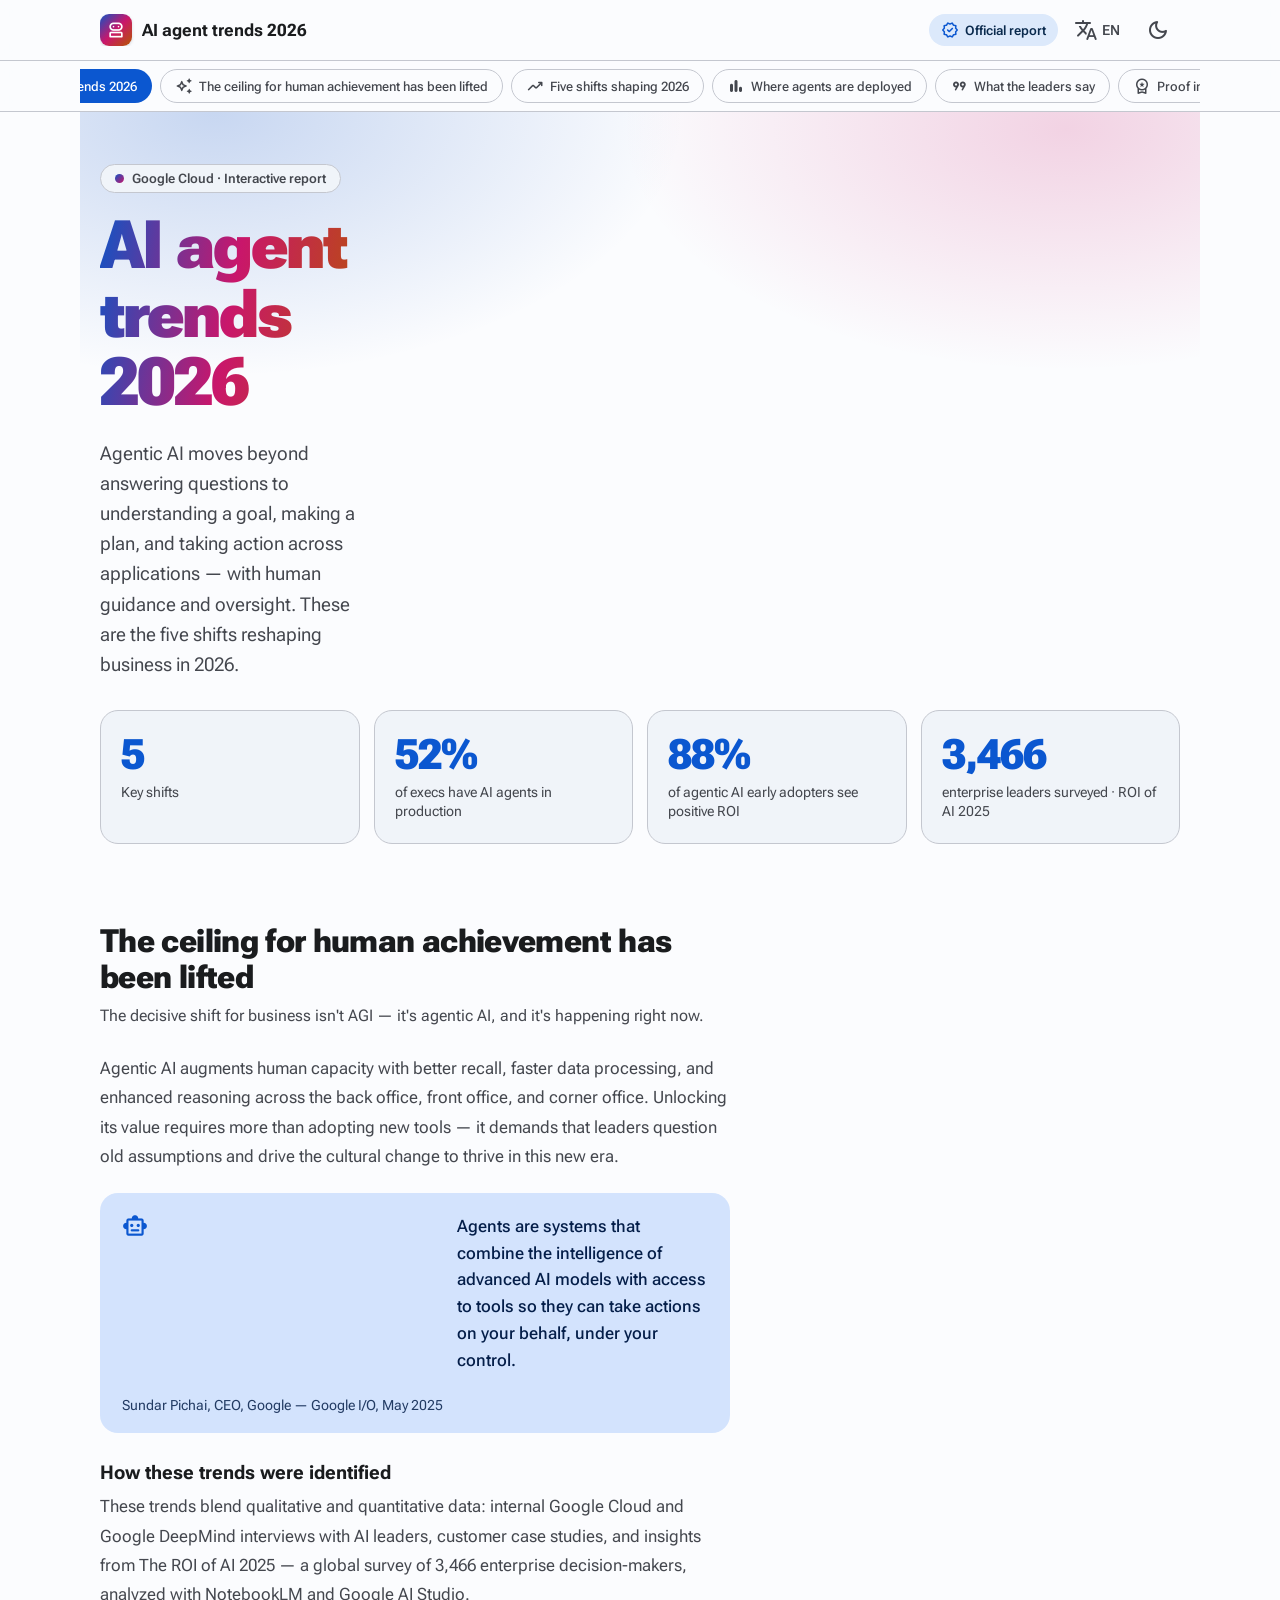
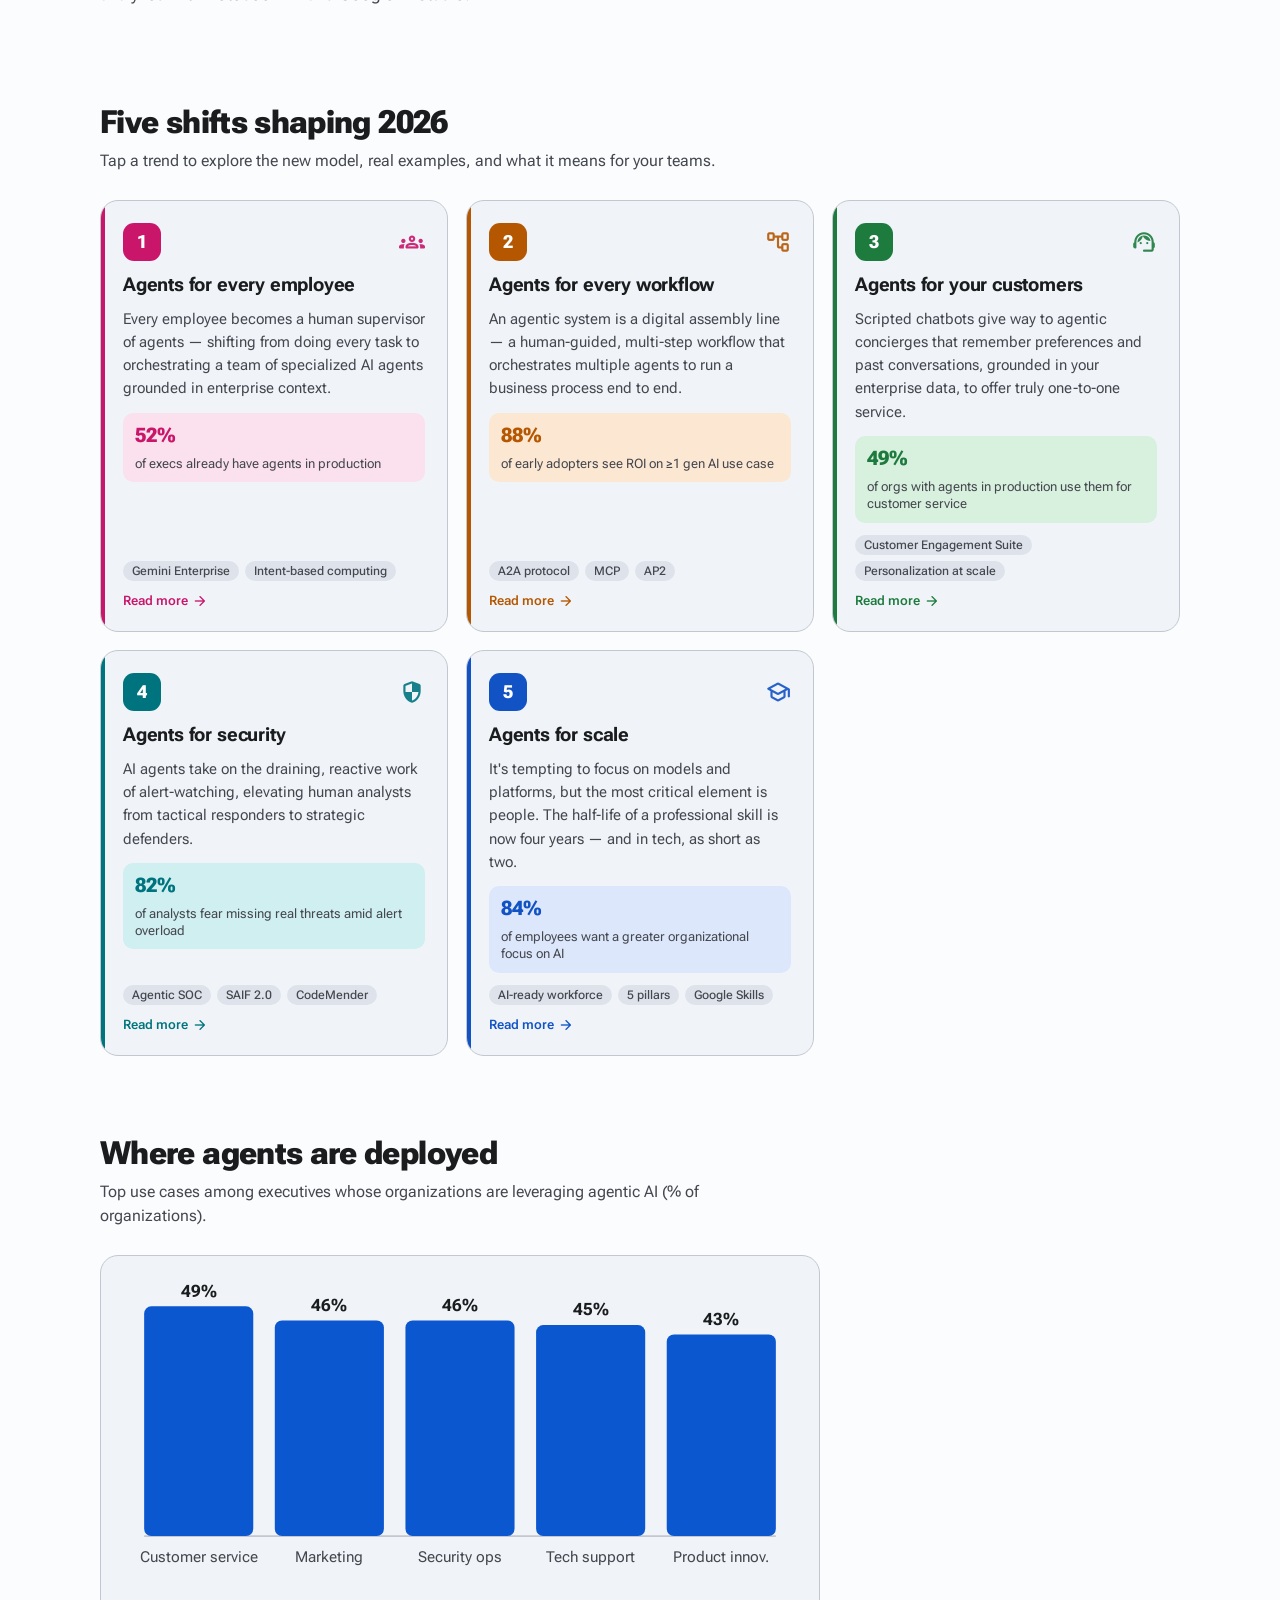
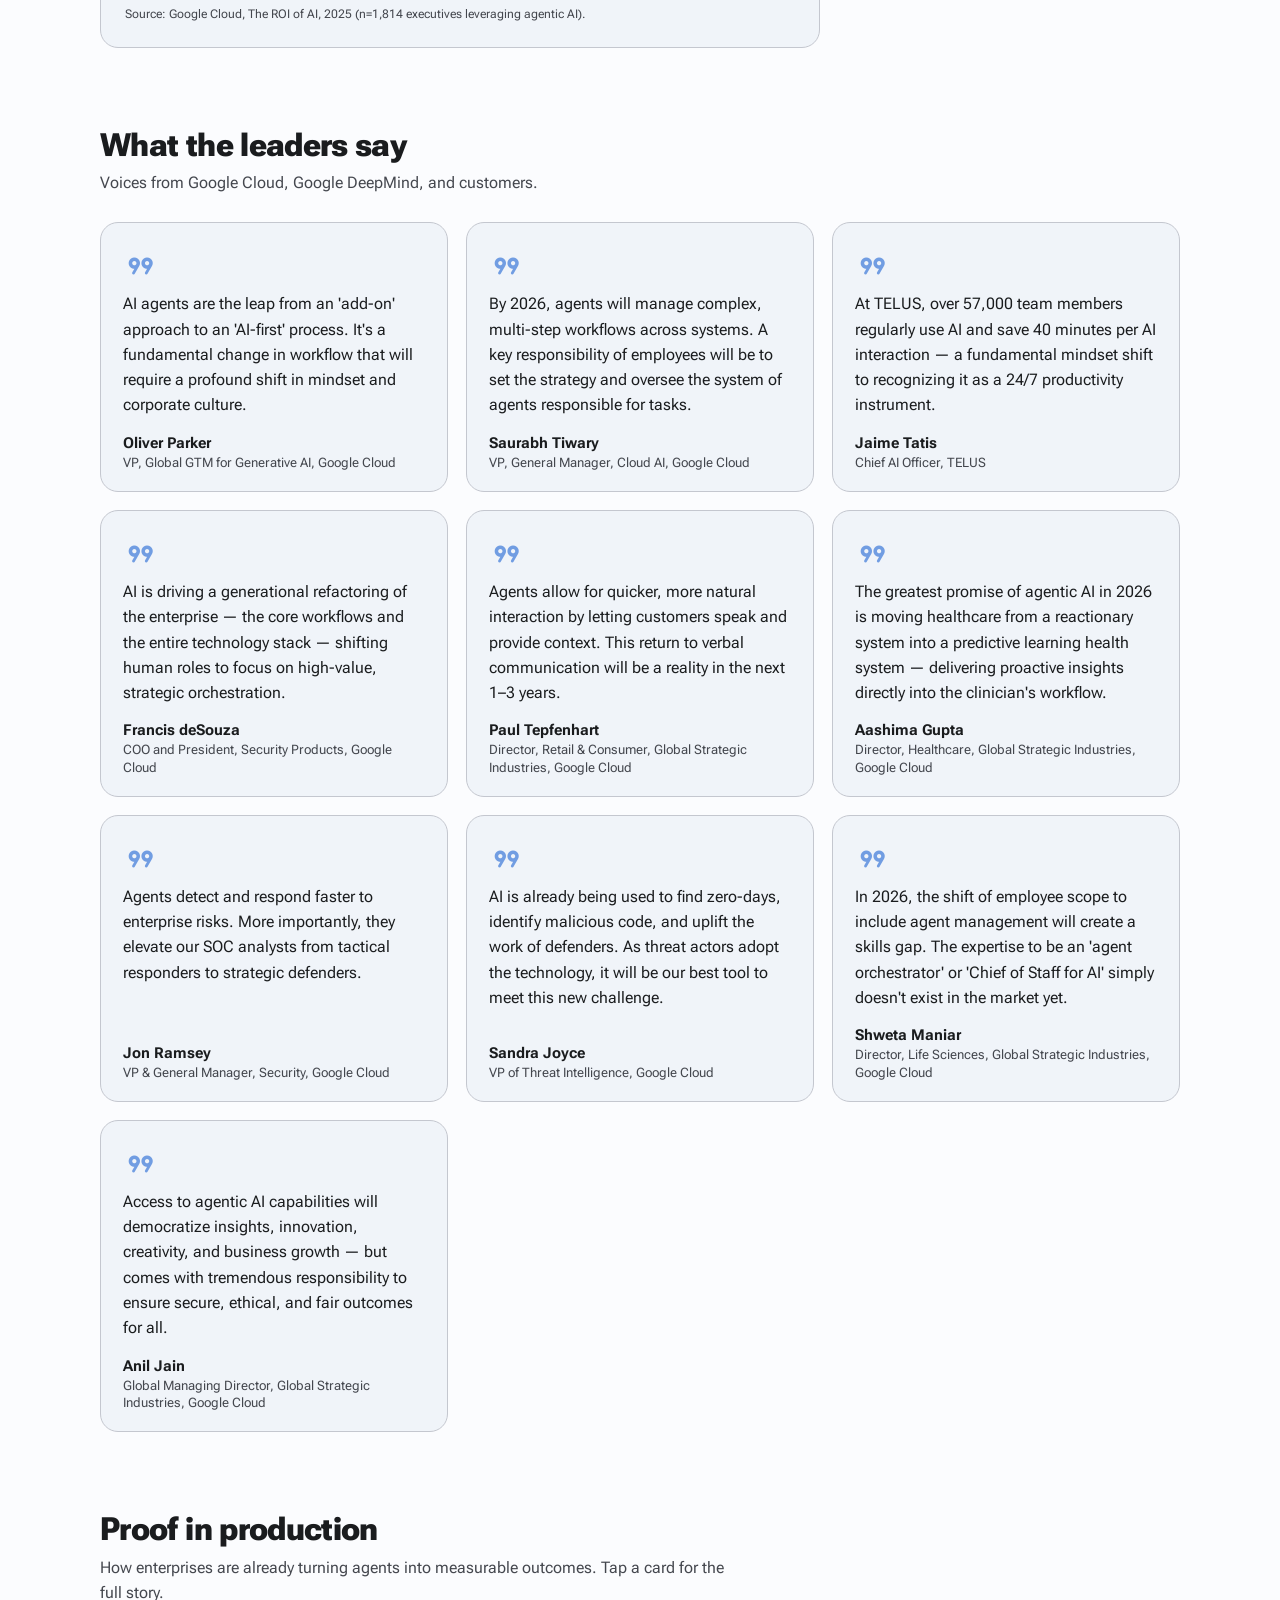
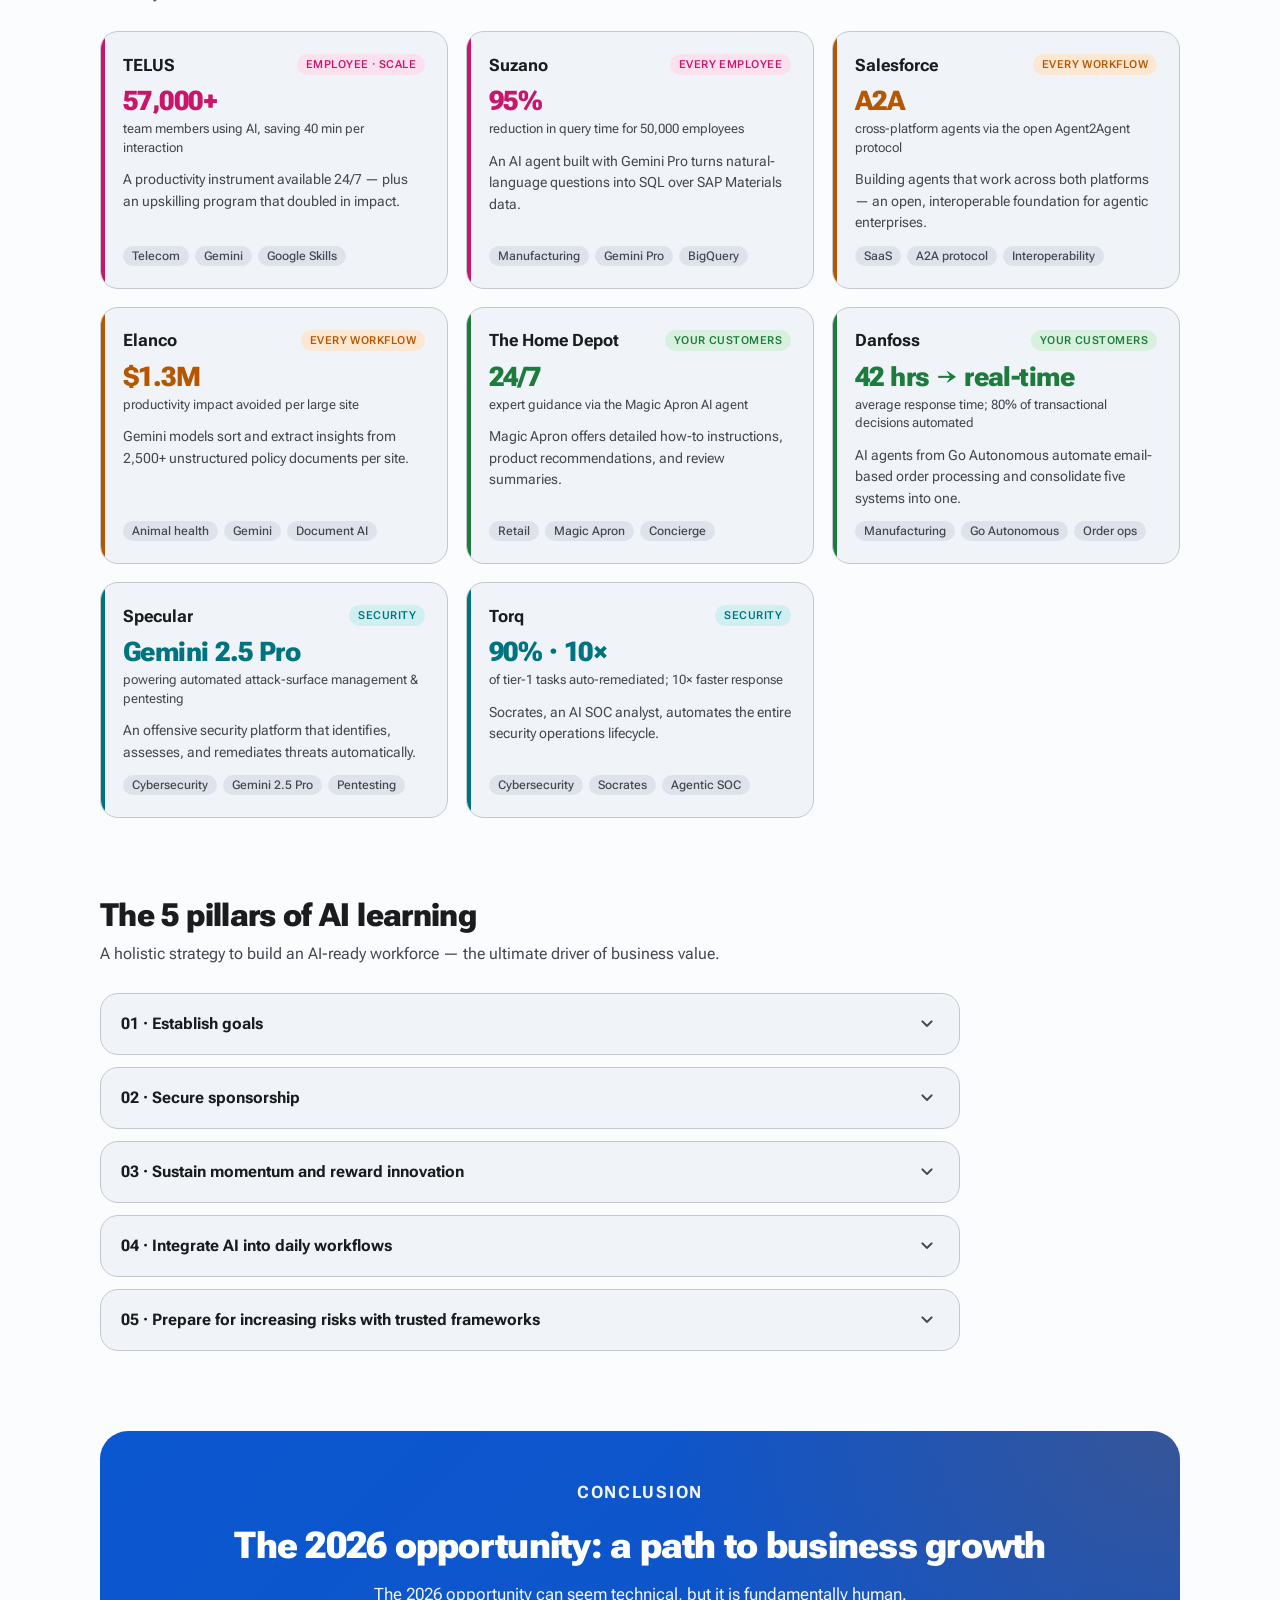
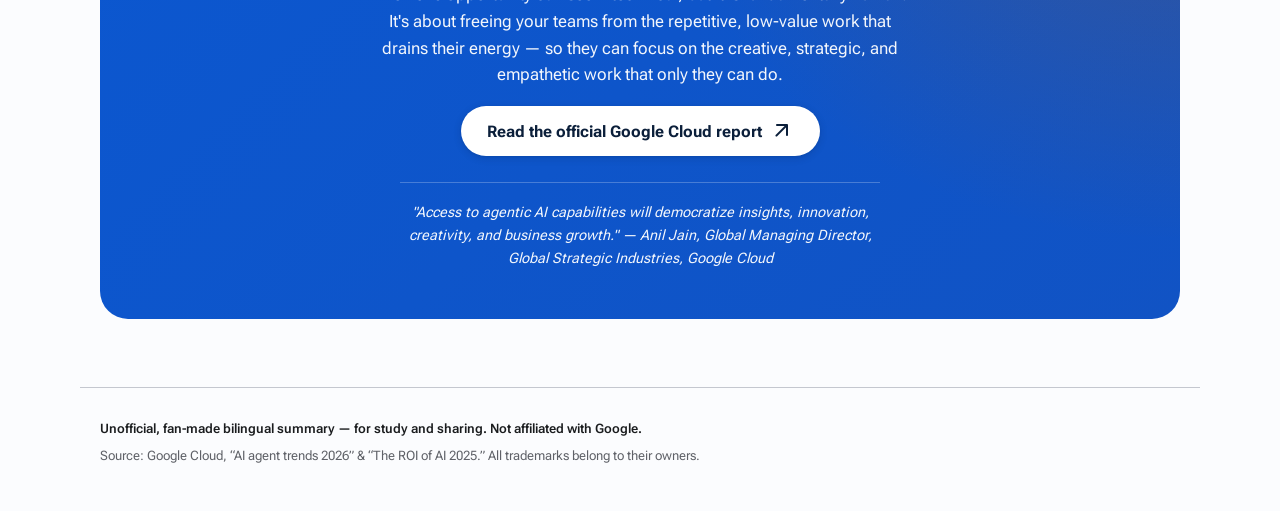
==== index.html @ 1b743be2 "fix: 統計數字在靜態 HTML 裡是動畫中間值,不是實際數值 count-up 動畫還沒跑完就擷取,寫進靜態 HTML 的是中間值。有 JS 的訪客看到 正確數字,但只讀原始 HTML 的客戶端(" ====
<!DOCTYPE html>
<html lang="zh" data-theme="light">
<head>
  <!-- ==== Google Analytics 4 (Measurement ID: G-3LR94YY7QD) ==== -->
  <script async src="https://www.googletagmanager.com/gtag/js?id=G-3LR94YY7QD"></script>
  <script>
    window.dataLayer = window.dataLayer || [];
    function gtag(){ dataLayer.push(arguments); }
    gtag('js', new Date());
    gtag('config', 'G-3LR94YY7QD');
  </script>

  <meta charset="UTF-8" />
  <meta name="viewport" content="width=device-width, initial-scale=1.0, viewport-fit=cover" />

  <!-- ==== Primary meta (document.title kept in sync by app.js from SITE_META) ==== -->
  <title>AI agent trends 2026 · 五大轉變互動整理 | Google Cloud(非官方)</title>
  <meta name="description" content="An interactive, bilingual (EN/中文) summary of Google Cloud's AI agent trends 2026 — the five shifts redefining roles, workflows, and business value. Unofficial study & sharing edition." />
  <link rel="canonical" href="https://google-ai-agent-trends-2026.peteraim.com/" />
  <meta name="theme-color" content="#0B57D0" />

  <!-- ==== Open Graph ==== -->
  <meta property="og:type" content="website" />
  <meta property="og:title" content="AI agent trends 2026 · 五大轉變互動整理" />
  <meta property="og:description" content="Google Cloud 的 AI 代理趨勢 2026:重塑角色、工作流程與商業價值的五大轉變。互動、雙語、可搜尋的非官方整理。" />
  <meta property="og:url" content="https://google-ai-agent-trends-2026.peteraim.com/" />
  <meta property="og:image" content="https://tingwei161803.github.io/google-ai-agent-trends-2026/assets/og-image.png" />
  <meta property="og:image:width" content="1200" />
  <meta property="og:image:height" content="630" />

  <!-- ==== Twitter ==== -->
  <meta name="twitter:card" content="summary_large_image" />
  <meta name="twitter:title" content="AI agent trends 2026 · 五大轉變互動整理" />
  <meta name="twitter:description" content="Google Cloud 的 AI 代理趨勢 2026:五大轉變,互動、雙語呈現(非官方整理)。" />
  <meta name="twitter:image" content="https://tingwei161803.github.io/google-ai-agent-trends-2026/assets/og-image.png" />

  <!-- ==== JSON-LD structured data ==== -->
  <script type="application/ld+json">
  {
    "@context": "https://schema.org",
    "@type": "WebSite",
    "name": "AI agent trends 2026",
    "alternateName": "AI 代理趨勢 2026",
    "description": "An interactive, bilingual summary of Google Cloud's AI agent trends 2026 — five shifts redefining roles, workflows, and business value.",
    "url": "https://tingwei161803.github.io/google-ai-agent-trends-2026/",
    "inLanguage": ["en", "zh-Hant"],
    "isBasedOn": "https://cloud.google.com/resources/content/ai-agent-trends-2026"
  }
  </script>

  <!-- ==== Fonts + icons (CDN, no local files) ==== -->
  <link rel="preconnect" href="https://fonts.googleapis.com" />
  <link rel="preconnect" href="https://fonts.gstatic.com" crossorigin />
  <link href="https://fonts.googleapis.com/css2?family=Roboto:wght@400;500;700&family=Roboto+Flex:opsz,wght@8..144,400..800&family=Noto+Sans+TC:wght@400;500;700;900&display=swap" rel="stylesheet" />
  <link href="https://fonts.googleapis.com/css2?family=Material+Symbols+Rounded:opsz,wght,FILL,GRAD@24,400,0,0&display=swap" rel="stylesheet" />

  <link rel="stylesheet" href="assets/styles.css" />
</head>
<body>
  <a class="skip-link" href="#sections" data-i18n="skip">Skip to content</a>

  <!-- ==== App bar ==== -->
  <header class="appbar">
    <div class="appbar__inner">
      <a class="brand" href="#top" aria-label="AI agent trends 2026">
        <span class="brand__logo" aria-hidden="true">
          <span class="material-symbols-rounded">robot_2</span>
        </span>
        <span class="brand__name" id="brandName">AI agent trends 2026</span>
      </a>

      <div class="appbar__actions">
        <a class="src-link" id="srcLink" href="https://cloud.google.com/resources/content/ai-agent-trends-2026"
           target="_blank" rel="noopener" data-i18n="sourceTitle" data-i18n-attr="title" title="Official Google Cloud report">
          <span class="material-symbols-rounded" aria-hidden="true">verified</span>
          <span class="src-link__txt" data-i18n="sourceTxt">Official report</span>
        </a>

        <button class="icon-btn" id="langToggle" type="button"
                title="Language" aria-label="Toggle language / 切換語言">
          <span class="material-symbols-rounded">translate</span>
          <span class="icon-btn__txt" id="langLabel">中</span>
        </button>

        <button class="icon-btn" id="themeToggle" type="button"
                title="Theme" aria-label="Toggle theme / 切換主題">
          <span class="material-symbols-rounded" id="themeIcon">dark_mode</span>
        </button>
      </div>
    </div>
  </header>

  <!-- ==== Sticky section nav (auto-generated anchor pills + scrollspy) ==== -->
  <nav class="sectionnav" id="sectionNav" aria-label="Section navigation">
    <div class="sectionnav__inner" id="sectionNavInner"></div>
  </nav>

  <span id="top"></span>

  <!-- ==== Composite sections (rendered in order from SITE_SECTIONS) ==== -->
  <main id="sections" aria-live="polite">
<section class="section section--hero" id="overview" aria-labelledby="overview-heading"><header class="section-head hero__head"><p class="hero__eyebrow"><span class="hero__dot" aria-hidden="true"></span>Google Cloud · 互動報告</p><h1 id="overview-heading" class="hero__title">AI 代理趨勢 2026</h1><p class="hero__lede">Agentic AI(代理式 AI)不再只是回答問題,而是理解目標、制定計畫,並跨應用程式採取行動 —— 全程在人類引導與監督之下。以下是 2026 年重塑商業的五大轉變。</p></header><div class="hero__stats"><div class="hero__stat" data-item=""><b class="hero__stat-value" data-count="5" data-suffix="" data-done="1">5</b><span class="hero__stat-label">關鍵轉變</span></div><div class="hero__stat" data-item=""><b class="hero__stat-value" data-count="52" data-suffix="%" data-done="1">52%</b><span class="hero__stat-label">高管組織已在生產環境部署 AI 代理</span></div><div class="hero__stat" data-item=""><b class="hero__stat-value" data-count="88" data-suffix="%" data-done="1">88%</b><span class="hero__stat-label">agentic AI 早期採用者已見正向 ROI</span></div><div class="hero__stat" data-item=""><b class="hero__stat-value" data-count="3466" data-suffix="" data-done="1">3,466</b><span class="hero__stat-label">受訪企業決策者 · ROI of AI 2025</span></div></div></section><section class="section section--prose" id="about" aria-labelledby="about-heading"><header class="section-head"><h2 id="about-heading">人類成就的天花板,被抬高了</h2><p class="section-head__sub">對企業而言,決定性的轉變不是 AGI,而是正在發生的 agentic AI。</p></header><div class="prose" data-item=""><p>Agentic AI 以更強的記憶力、更快的資料處理與更強的推理能力,擴增人類在後勤、前線到高層決策的能力。要釋放它的價值,光採用新工具不夠 —— 領導者必須質疑舊有假設,並推動文化變革,才能在這個新時代勝出。</p><aside class="callout"><span class="material-symbols-rounded callout__icon" aria-hidden="true">smart_toy</span><p>代理是一種系統,結合先進 AI 模型的智慧與工具的存取能力,讓它們能在你的掌控下、代你採取行動。</p><cite class="callout__cite">Sundar Pichai,Google 執行長 —— Google I/O,2025 年 5 月</cite></aside><h3>這些趨勢如何彙整而來</h3><p>這些趨勢結合質性與量化資料:Google Cloud 與 Google DeepMind 內部對 AI 領導者的訪談、客戶案例,以及《The ROI of AI 2025》—— 一份涵蓋 3,466 位企業決策者的全球調查,並以 NotebookLM 與 Google AI Studio 進行分析。</p></div></section><section class="section section--cards" id="trends" aria-labelledby="trends-heading"><header class="section-head"><h2 id="trends-heading">形塑 2026 的五大轉變</h2><p class="section-head__sub">點一張趨勢卡,深入了解新模式、真實案例,以及對你團隊的意義。</p></header><div class="grid grid--trends"><article class="card card--accent is-t1" tabindex="0" role="button" data-item="" data-slug="agents-for-every-employee" aria-label="為每位員工而生的代理"><div class="card__topline"><span class="card__num">1</span><span class="material-symbols-rounded card__icon" aria-hidden="true">groups</span></div><h3 class="card__title">為每位員工而生的代理</h3><p class="card__summary">每位員工都成為「代理的人類主管」—— 從親自完成每件事,轉為協調一群紮根於企業情境的專業 AI 代理。</p><div class="card__stat"><b>52%</b><span>高管組織已部署生產級代理</span></div><div class="card__tags"><span class="tag">Gemini Enterprise</span><span class="tag">Intent-based computing</span></div><span class="card__more" aria-hidden="true">看更多 <span class="material-symbols-rounded">arrow_forward</span></span></article><article class="card card--accent is-t2" tabindex="0" role="button" data-item="" data-slug="agents-for-every-workflow" aria-label="為每個工作流程而生的代理"><div class="card__topline"><span class="card__num">2</span><span class="material-symbols-rounded card__icon" aria-hidden="true">account_tree</span></div><h3 class="card__title">為每個工作流程而生的代理</h3><p class="card__summary">代理系統是一條數位生產線 —— 由人類引導、多步驟的工作流程,協調多個代理,把商業流程從頭到尾跑完。</p><div class="card__stat"><b>88%</b><span>早期採用者在至少一個 gen AI 用例見到 ROI</span></div><div class="card__tags"><span class="tag">A2A protocol</span><span class="tag">MCP</span><span class="tag">AP2</span></div><span class="card__more" aria-hidden="true">看更多 <span class="material-symbols-rounded">arrow_forward</span></span></article><article class="card card--accent is-t3" tabindex="0" role="button" data-item="" data-slug="agents-for-your-customers" aria-label="為你的客戶而生的代理"><div class="card__topline"><span class="card__num">3</span><span class="material-symbols-rounded card__icon" aria-hidden="true">support_agent</span></div><h3 class="card__title">為你的客戶而生的代理</h3><p class="card__summary">腳本式聊天機器人讓位給「代理管家」:記得偏好與過往對話,紮根於你的企業資料,提供真正一對一的服務。</p><div class="card__stat"><b>49%</b><span>已部署代理的組織用於客戶服務</span></div><div class="card__tags"><span class="tag">Customer Engagement Suite</span><span class="tag">Personalization at scale</span></div><span class="card__more" aria-hidden="true">看更多 <span class="material-symbols-rounded">arrow_forward</span></span></article><article class="card card--accent is-t4" tabindex="0" role="button" data-item="" data-slug="agents-for-security" aria-label="為資安而生的代理"><div class="card__topline"><span class="card__num">4</span><span class="material-symbols-rounded card__icon" aria-hidden="true">security</span></div><h3 class="card__title">為資安而生的代理</h3><p class="card__summary">AI 代理接手耗神、被動的「盯警報」工作,把人類分析師從戰術型應變者,提升為戰略型防禦者。</p><div class="card__stat"><b>82%</b><span>分析師擔心因警報過量而漏掉真實威脅</span></div><div class="card__tags"><span class="tag">Agentic SOC</span><span class="tag">SAIF 2.0</span><span class="tag">CodeMender</span></div><span class="card__more" aria-hidden="true">看更多 <span class="material-symbols-rounded">arrow_forward</span></span></article><article class="card card--accent is-t5" tabindex="0" role="button" data-item="" data-slug="agents-for-scale" aria-label="為規模而生的代理"><div class="card__topline"><span class="card__num">5</span><span class="material-symbols-rounded card__icon" aria-hidden="true">school</span></div><h3 class="card__title">為規模而生的代理</h3><p class="card__summary">我們很容易只盯著模型與平台,但最關鍵的要素是「人」。一項專業技能的半衰期如今只剩四年 —— 在科技業甚至短至兩年。</p><div class="card__stat"><b>84%</b><span>員工希望組織更聚焦於 AI</span></div><div class="card__tags"><span class="tag">AI-ready workforce</span><span class="tag">5 pillars</span><span class="tag">Google Skills</span></div><span class="card__more" aria-hidden="true">看更多 <span class="material-symbols-rounded">arrow_forward</span></span></article></div></section><section class="section section--bars" id="usecases" aria-labelledby="usecases-heading"><header class="section-head"><h2 id="usecases-heading">代理被部署在哪裡</h2><p class="section-head__sub">已運用 agentic AI 的高管組織中,最常見的用例(組織占比 %)。</p></header><figure class="chart-card" data-item=""><div class="chart-wrap"><svg viewBox="0 0 560 260" role="img" preserveAspectRatio="xMidYMid meet" aria-label="代理被部署在哪裡"><title>代理被部署在哪裡</title><line class="axis-line" x1="16" y1="214" x2="544" y2="214"></line><rect class="bar-rect" x="16" y="22" width="91.2" height="192" rx="6"><title>客戶服務: 49%</title></rect><text class="bar-value" x="61.6" y="14" text-anchor="middle">49%</text><text class="bar-label" x="61.6" y="236" text-anchor="middle">客戶服務</text><rect class="bar-rect" x="125.2" y="33.76" width="91.2" height="180.24" rx="6"><title>行銷: 46%</title></rect><text class="bar-value" x="170.8" y="25.76" text-anchor="middle">46%</text><text class="bar-label" x="170.8" y="236" text-anchor="middle">行銷</text><rect class="bar-rect" x="234.4" y="33.76" width="91.2" height="180.24" rx="6"><title>安全營運: 46%</title></rect><text class="bar-value" x="280" y="25.76" text-anchor="middle">46%</text><text class="bar-label" x="280" y="236" text-anchor="middle">安全營運</text><rect class="bar-rect" x="343.6" y="37.67" width="91.2" height="176.33" rx="6"><title>技術支援: 45%</title></rect><text class="bar-value" x="389.2" y="29.67" text-anchor="middle">45%</text><text class="bar-label" x="389.2" y="236" text-anchor="middle">技術支援</text><rect class="bar-rect" x="452.8" y="45.51" width="91.2" height="168.49" rx="6"><title>產品創新: 43%</title></rect><text class="bar-value" x="498.4" y="37.51" text-anchor="middle">43%</text><text class="bar-label" x="498.4" y="236" text-anchor="middle">產品創新</text></svg></div><figcaption class="chart-source">來源:Google Cloud,The ROI of AI,2025(n=1,814 位運用 agentic AI 的高管)。</figcaption></figure></section><section class="section section--quotes" id="voices" aria-labelledby="voices-heading"><header class="section-head"><h2 id="voices-heading">領導者怎麼說</h2><p class="section-head__sub">來自 Google Cloud、Google DeepMind 與客戶的聲音。</p></header><div class="quotes-grid"><figure class="quote-card" data-item=""><span class="material-symbols-rounded quote-mark" aria-hidden="true">format_quote</span><blockquote>AI 代理是從「附加功能」躍進到「AI 優先」流程的跳躍。這是工作流程的根本改變,需要心態與企業文化的深刻轉變。</blockquote><figcaption class="quote-by"><span class="quote-name">Oliver Parker</span><span class="quote-role">副總裁,生成式 AI 全球市場推進,Google Cloud</span></figcaption></figure><figure class="quote-card" data-item=""><span class="material-symbols-rounded quote-mark" aria-hidden="true">format_quote</span><blockquote>到 2026 年,代理將跨系統管理複雜的多步驟工作流程。員工的關鍵職責,將是設定策略並監督負責這些任務的代理系統。</blockquote><figcaption class="quote-by"><span class="quote-name">Saurabh Tiwary</span><span class="quote-role">副總裁暨總經理,Cloud AI,Google Cloud</span></figcaption></figure><figure class="quote-card" data-item=""><span class="material-symbols-rounded quote-mark" aria-hidden="true">format_quote</span><blockquote>在 TELUS,超過 57,000 名團隊成員固定使用 AI,每次 AI 互動省下 40 分鐘 —— 這是把 AI 視為全天候生產力工具的根本心態轉變。</blockquote><figcaption class="quote-by"><span class="quote-name">Jaime Tatis</span><span class="quote-role">AI 長,TELUS</span></figcaption></figure><figure class="quote-card" data-item=""><span class="material-symbols-rounded quote-mark" aria-hidden="true">format_quote</span><blockquote>AI 正在驅動企業的世代級重構 —— 核心工作流程與整個技術堆疊 —— 把人類角色轉向高價值的策略性協調。</blockquote><figcaption class="quote-by"><span class="quote-name">Francis deSouza</span><span class="quote-role">營運長暨資安產品總裁,Google Cloud</span></figcaption></figure><figure class="quote-card" data-item=""><span class="material-symbols-rounded quote-mark" aria-hidden="true">format_quote</span><blockquote>代理讓客戶能直接說話、提供情境,帶來更快、更自然的互動。這種回歸口語溝通的趨勢,將在未來 1–3 年成真。</blockquote><figcaption class="quote-by"><span class="quote-name">Paul Tepfenhart</span><span class="quote-role">總監,零售與消費,全球策略產業,Google Cloud</span></figcaption></figure><figure class="quote-card" data-item=""><span class="material-symbols-rounded quote-mark" aria-hidden="true">format_quote</span><blockquote>agentic AI 在 2026 年最大的承諾,是把醫療從被動反應的系統,推向能預測的學習型健康系統 —— 把主動洞察直接送進臨床醫師的工作流程。</blockquote><figcaption class="quote-by"><span class="quote-name">Aashima Gupta</span><span class="quote-role">總監,醫療,全球策略產業,Google Cloud</span></figcaption></figure><figure class="quote-card" data-item=""><span class="material-symbols-rounded quote-mark" aria-hidden="true">format_quote</span><blockquote>代理能更快偵測並回應企業風險。更重要的是,它們把我們的 SOC 分析師從戰術型應變者,提升為戰略型防禦者。</blockquote><figcaption class="quote-by"><span class="quote-name">Jon Ramsey</span><span class="quote-role">副總裁暨總經理,資安,Google Cloud</span></figcaption></figure><figure class="quote-card" data-item=""><span class="material-symbols-rounded quote-mark" aria-hidden="true">format_quote</span><blockquote>AI 已被用來找出零時差漏洞、辨識惡意程式碼、並提升防禦者的工作。當威脅行為者也採用這項技術,它將是我們迎戰新挑戰的最佳工具。</blockquote><figcaption class="quote-by"><span class="quote-name">Sandra Joyce</span><span class="quote-role">威脅情報副總裁,Google Cloud</span></figcaption></figure><figure class="quote-card" data-item=""><span class="material-symbols-rounded quote-mark" aria-hidden="true">format_quote</span><blockquote>2026 年,員工職責擴大到管理代理,將造就一道技能落差。成為「代理協調者」或「AI 幕僚長」的專業,市場上根本還不存在。</blockquote><figcaption class="quote-by"><span class="quote-name">Shweta Maniar</span><span class="quote-role">總監,生命科學,全球策略產業,Google Cloud</span></figcaption></figure><figure class="quote-card" data-item=""><span class="material-symbols-rounded quote-mark" aria-hidden="true">format_quote</span><blockquote>取得 agentic AI 能力,將讓洞察、創新、創意與商業成長普及化 —— 但也伴隨巨大責任,必須確保對所有人都安全、合乎倫理且公平的結果。</blockquote><figcaption class="quote-by"><span class="quote-name">Anil Jain</span><span class="quote-role">全球董事總經理,全球策略產業,Google Cloud</span></figcaption></figure></div></section><section class="section section--cases" id="proof" aria-labelledby="proof-heading"><header class="section-head"><h2 id="proof-heading">生產環境中的實證</h2><p class="section-head__sub">企業已如何把代理轉化為可量化的成果。點一張卡片看完整故事。</p></header><div class="grid grid--cases"><article class="case card--accent is-t1" tabindex="0" role="button" data-item="" data-slug="case-telus" aria-label="TELUS"><div class="case__head"><span class="case__company">TELUS</span><span class="case__trend">員工 · 規模</span></div><div class="case__metric"><b>57,000+</b><span>員工使用 AI,每次互動省 40 分鐘</span></div><p class="case__summary">全天候可用的生產力工具 —— 再加上一個影響力翻倍的技能提升計畫。</p><div class="card__tags"><span class="tag">Telecom</span><span class="tag">Gemini</span><span class="tag">Google Skills</span></div></article><article class="case card--accent is-t1" tabindex="0" role="button" data-item="" data-slug="case-suzano" aria-label="Suzano"><div class="case__head"><span class="case__company">Suzano</span><span class="case__trend">每位員工</span></div><div class="case__metric"><b>95%</b><span>5 萬名員工的查詢時間縮短</span></div><p class="case__summary">以 Gemini Pro 打造的 AI 代理,把自然語言問題轉成 SQL,查詢 SAP 物料資料。</p><div class="card__tags"><span class="tag">Manufacturing</span><span class="tag">Gemini Pro</span><span class="tag">BigQuery</span></div></article><article class="case card--accent is-t2" tabindex="0" role="button" data-item="" data-slug="case-salesforce" aria-label="Salesforce"><div class="case__head"><span class="case__company">Salesforce</span><span class="case__trend">每個工作流程</span></div><div class="case__metric"><b>A2A</b><span>以開放 Agent2Agent 協定跨平台協作的代理</span></div><p class="case__summary">打造可跨兩個平台運作的代理 —— 為代理式企業奠定開放、可互通的基礎。</p><div class="card__tags"><span class="tag">SaaS</span><span class="tag">A2A protocol</span><span class="tag">Interoperability</span></div></article><article class="case card--accent is-t2" tabindex="0" role="button" data-item="" data-slug="case-elanco" aria-label="Elanco"><div class="case__head"><span class="case__company">Elanco</span><span class="case__trend">每個工作流程</span></div><div class="case__metric"><b>$1.3M</b><span>每個大型廠區避免的生產力損失</span></div><p class="case__summary">Gemini 模型自動分類、萃取每個廠區 2,500 多份非結構化政策文件的洞察。</p><div class="card__tags"><span class="tag">Animal health</span><span class="tag">Gemini</span><span class="tag">Document AI</span></div></article><article class="case card--accent is-t3" tabindex="0" role="button" data-item="" data-slug="case-homedepot" aria-label="The Home Depot"><div class="case__head"><span class="case__company">The Home Depot</span><span class="case__trend">你的客戶</span></div><div class="case__metric"><b>24/7</b><span>由 Magic Apron AI 代理提供的全天候專家指引</span></div><p class="case__summary">Magic Apron 提供詳細的操作指南、產品推薦與評論摘要。</p><div class="card__tags"><span class="tag">Retail</span><span class="tag">Magic Apron</span><span class="tag">Concierge</span></div></article><article class="case card--accent is-t3" tabindex="0" role="button" data-item="" data-slug="case-danfoss" aria-label="Danfoss"><div class="case__head"><span class="case__company">Danfoss</span><span class="case__trend">你的客戶</span></div><div class="case__metric"><b>42 hrs → real-time</b><span>平均回應時間;80% 的交易決策自動化</span></div><p class="case__summary">Go Autonomous 的 AI 代理自動化電子郵件訂單處理,並把五套系統整合為一。</p><div class="card__tags"><span class="tag">Manufacturing</span><span class="tag">Go Autonomous</span><span class="tag">Order ops</span></div></article><article class="case card--accent is-t4" tabindex="0" role="button" data-item="" data-slug="case-specular" aria-label="Specular"><div class="case__head"><span class="case__company">Specular</span><span class="case__trend">資安</span></div><div class="case__metric"><b>Gemini 2.5 Pro</b><span>驅動自動化攻擊面管理與滲透測試</span></div><p class="case__summary">一個攻擊型資安平台,自動辨識、評估並修補威脅。</p><div class="card__tags"><span class="tag">Cybersecurity</span><span class="tag">Gemini 2.5 Pro</span><span class="tag">Pentesting</span></div></article><article class="case card--accent is-t4" tabindex="0" role="button" data-item="" data-slug="case-torq" aria-label="Torq"><div class="case__head"><span class="case__company">Torq</span><span class="case__trend">資安</span></div><div class="case__metric"><b>90% · 10×</b><span>第一線任務自動修補;回應快 10 倍</span></div><p class="case__summary">Socrates,一個 AI SOC 分析師,自動化整個資安營運生命週期。</p><div class="card__tags"><span class="tag">Cybersecurity</span><span class="tag">Socrates</span><span class="tag">Agentic SOC</span></div></article></div></section><section class="section section--accordion" id="pillars" aria-labelledby="pillars-heading"><header class="section-head"><h2 id="pillars-heading">AI 學習的五大支柱</h2><p class="section-head__sub">打造 AI-ready 人才的整體策略 —— 商業價值的最終驅動力。</p></header><div class="accordion"><details class="acc-item" data-item=""><summary class="acc-q"><span>01 · 確立目標</span><span class="material-symbols-rounded acc-chevron" aria-hidden="true">expand_more</span></summary><div class="acc-a">想清楚什麼最重要、什麼是你真的量得到的。例如「100% AI 工具採用率」—— 每位團隊成員都在工作流程中的某個環節使用 Gemini Enterprise 代理。確保具體目標對齊大方向,而且可衡量。</div></details><details class="acc-item" data-item=""><summary class="acc-q"><span>02 · 取得贊助與支持</span><span class="material-symbols-rounded acc-chevron" aria-hidden="true">expand_more</span></summary><div class="acc-a">組成三位核心利害關係人:行政贊助者(提供經費、高層支持與一致的訊息)、草根推手(「AI 大聲公」,負責推動草根活動並蒐集點子),以及 AI 加速者(把優先點子變成可用方案的技術專家)。</div></details><details class="acc-item" data-item=""><summary class="acc-q"><span>03 · 維持動能、獎勵創新</span><span class="material-symbols-rounded acc-chevron" aria-hidden="true">expand_more</span></summary><div class="acc-a">把計畫經營成一個「數位樞紐」:用排行榜與遊戲化的點子交流,持續蒐集並獎勵 AI 用例。以規律、多通路的溝通維持動能,並設立季度獎項,表揚頂尖創新者。</div></details><details class="acc-item" data-item=""><summary class="acc-q"><span>04 · 把 AI 融入日常工作流程</span><span class="material-symbols-rounded acc-chevron" aria-hidden="true">expand_more</span></summary><div class="acc-a">持續推動學習:舉辦內部黑客松,讓小團隊開發並提案創新的 AI 方案;也舉辦挑戰型的「Field Days」(實體與線上皆可),讓團隊在協作情境中實際演練使用新打造的 AI 工具。</div></details><details class="acc-item" data-item=""><summary class="acc-q"><span>05 · 以可信框架為日益升高的風險做準備</span><span class="material-symbols-rounded acc-chevron" aria-hidden="true">expand_more</span></summary><div class="acc-a">當代理加速的資安風險愈來愈精密,資安就成了每個人的責任。訓練員工了解哪些資料可以(與不可以)用於 AI 工具,以及如何辨識像 AI 驅動的社交工程這類精密威脅。</div></details></div></section><section class="section section--cta" id="opportunity"><div class="cta-card" data-item=""><p class="cta-eyebrow">結語</p><h2>2026 的機會:通往業務成長的路徑</h2><p>2026 的機會看似技術性,本質卻是關於「人」。它是把你的團隊從消耗精力、低價值的重複工作中解放出來 —— 讓他們專注於只有人類能做的創意、策略與同理工作。</p><a class="cta-btn" href="https://cloud.google.com/resources/content/ai-agent-trends-2026" target="_blank" rel="noopener">閱讀 Google Cloud 官方報告<span class="material-symbols-rounded" aria-hidden="true">arrow_outward</span></a><p class="cta-note">「取得 agentic AI 能力,將讓洞察、創新、創意與商業成長普及化。」—— Anil Jain,全球董事總經理,全球策略產業,Google Cloud</p></div></section>
</main>

  <!-- ==== Detail dialog (used by card + case sections) ==== -->
  <dialog class="dialog" id="dialog" aria-labelledby="dialogTitle">
    <div class="dialog__bar">
      <span class="dialog__spacer"></span>
      <button class="icon-btn" id="dialogClose" type="button" aria-label="Close / 關閉">
        <span class="material-symbols-rounded">close</span>
      </button>
    </div>
    <div class="dialog__body" id="dialogBody"></div>
  </dialog>

  <!-- ==== Footer ==== -->
  <footer class="footer">
    <p class="footer__main" id="footerText" data-i18n="footer">Unofficial bilingual summary.</p>
    <p class="footer__sub" id="footerSub" data-i18n="footerSub">Source attribution below.</p>
  </footer>

  <!-- ==== Scripts (order matters: data first) ==== -->
  <script src="data/data.js"></script>
  <script src="assets/app.js"></script>
</body>
</html>
---- assets/styles.css ----
/* =========================================================================
   AI agent trends 2026 · composite · Material Design 3 (Google-flavored)
   Pure CSS, no preprocessor, no build step. Light + dark, EN/中文 full page.
   Primary seed: Google blue. Five per-trend accent colors (t1..t5) echo the
   report's pink → orange → green → teal → blue trend imagery.
   ========================================================================= */

/* ---- MD3 design tokens : LIGHT (default) ---- */
:root,
[data-theme="light"] {
  --primary:             #0B57D0;
  --on-primary:          #FFFFFF;
  --primary-container:   #D3E3FD;
  --on-primary-container:#041E49;
  --secondary:           #4C6584;
  --secondary-container: #DCE9FB;
  --on-secondary-container:#0A2A4D;
  --tertiary:            #9A4600;
  --tertiary-container:  #FFDCC2;
  --on-tertiary-container:#321300;

  --background:          #FBFCFE;
  --on-background:       #1A1C1E;
  --surface:             #FBFCFE;
  --surface-container:   #F0F4F9;
  --surface-container-high:#E8EEF6;
  --surface-variant:     #DEE3EB;
  --on-surface:          #1A1C1E;
  --on-surface-variant:  #44474E;

  --outline:             #74777F;
  --outline-variant:     #C4C7CF;
  --error:               #B3261E;
  --shadow:              rgba(11,33,63,.16);

  /* per-trend accents + soft container */
  --t1: #C9166B; --t1-soft: #FBE0EE;
  --t2: #B55700; --t2-soft: #FCE7D2;
  --t3: #1E7B3E; --t3-soft: #D8F1DF;
  --t4: #00747E; --t4-soft: #CFEFF1;
  --t5: #1153C4; --t5-soft: #DCE7FB;

  --elev-1: 0 1px 2px rgba(11,33,63,.10), 0 1px 3px 1px rgba(11,33,63,.06);
  --elev-2: 0 2px 6px 2px rgba(11,33,63,.10), 0 1px 2px rgba(11,33,63,.10);
  --elev-3: 0 8px 24px 2px rgba(11,33,63,.16), 0 2px 6px rgba(11,33,63,.10);

  --radius-sm: 10px;
  --radius:    18px;
  --radius-lg: 28px;

  --font-body: "Roboto Flex", "Roboto", "Noto Sans TC", system-ui, sans-serif;
  --maxw: 1120px;
}

/* ---- MD3 design tokens : DARK ---- */
[data-theme="dark"] {
  --primary:             #A8C7FA;
  --on-primary:          #00315C;
  --primary-container:   #0842A0;
  --on-primary-container:#D7E3FF;
  --secondary:           #B7C8E6;
  --secondary-container: #2A3F5C;
  --on-secondary-container:#DCE9FB;
  --tertiary:            #FFB68A;
  --tertiary-container:  #6E3500;
  --on-tertiary-container:#FFDCC2;

  --background:          #111316;
  --on-background:       #E2E2E6;
  --surface:             #111316;
  --surface-container:   #1B1E22;
  --surface-container-high:#262A30;
  --surface-variant:     #43474E;
  --on-surface:          #E2E2E6;
  --on-surface-variant:  #C3C6CF;

  --outline:             #8D9199;
  --outline-variant:     #43474E;
  --error:               #FFB4AB;
  --shadow:              rgba(0,0,0,.5);

  --t1: #FF8FC4; --t1-soft: rgba(255,143,196,.14);
  --t2: #FFB77C; --t2-soft: rgba(255,183,124,.14);
  --t3: #7BDB97; --t3-soft: rgba(123,219,151,.14);
  --t4: #5BD7DF; --t4-soft: rgba(91,215,223,.14);
  --t5: #A8C7FA; --t5-soft: rgba(168,199,250,.16);
}

/* ---- per-trend accent wiring ---- */
.is-t1 { --accent: var(--t1); --accent-soft: var(--t1-soft); }
.is-t2 { --accent: var(--t2); --accent-soft: var(--t2-soft); }
.is-t3 { --accent: var(--t3); --accent-soft: var(--t3-soft); }
.is-t4 { --accent: var(--t4); --accent-soft: var(--t4-soft); }
.is-t5 { --accent: var(--t5); --accent-soft: var(--t5-soft); }

/* ---- Reset / base ---- */
* { box-sizing: border-box; }
html { scroll-behavior: smooth; }
body {
  margin: 0;
  font-family: var(--font-body);
  background: var(--background);
  color: var(--on-background);
  -webkit-font-smoothing: antialiased;
  transition: background .2s, color .2s;
  overflow-x: hidden;
}
a { color: inherit; text-decoration: none; }
.material-symbols-rounded {
  font-variation-settings: "FILL" 0, "wght" 400, "GRAD" 0, "opsz" 24;
  line-height: 1;
  user-select: none;
}
.skip-link {
  position: absolute;
  left: -999px;
  top: 0;
  z-index: 60;
  background: var(--primary);
  color: var(--on-primary);
  padding: 10px 16px;
  border-radius: 0 0 var(--radius-sm) 0;
  font-weight: 600;
}
.skip-link:focus { left: 0; }

/* ---- App bar ---- */
.appbar {
  position: sticky;
  top: 0;
  z-index: 30;
  background: color-mix(in srgb, var(--surface) 86%, transparent);
  backdrop-filter: saturate(160%) blur(10px);
  border-bottom: 1px solid var(--outline-variant);
}
.appbar__inner {
  max-width: var(--maxw);
  margin: 0 auto;
  padding: 10px 20px;
  display: flex;
  align-items: center;
  gap: 12px;
}
.brand {
  display: flex;
  align-items: center;
  gap: 10px;
  font-weight: 700;
  font-size: 1.05rem;
  color: var(--on-surface);
  min-width: 0;
  overflow: hidden;
}
.brand__logo {
  flex: 0 0 auto;
  width: 32px;
  height: 32px;
  display: grid;
  place-items: center;
  border-radius: 9px;
  color: #fff;
  background: linear-gradient(135deg, var(--t5) 0%, var(--t1) 50%, var(--t2) 100%);
  box-shadow: var(--elev-1);
}
.brand__logo .material-symbols-rounded { font-size: 20px; }
.brand__name {
  overflow: hidden;
  text-overflow: ellipsis;
  white-space: nowrap;
}
.appbar__actions {
  margin-left: auto;
  display: flex;
  align-items: center;
  gap: 6px;
  flex: 0 0 auto;
}
.src-link {
  display: inline-flex;
  align-items: center;
  gap: 6px;
  padding: 7px 12px;
  border-radius: var(--radius-lg);
  font-size: .82rem;
  font-weight: 600;
  color: var(--on-secondary-container);
  background: var(--secondary-container);
  transition: filter .15s, box-shadow .15s;
}
.src-link:hover { filter: brightness(.97); box-shadow: var(--elev-1); }
.src-link .material-symbols-rounded { font-size: 18px; color: var(--primary); }

/* ---- Icon button ---- */
.icon-btn {
  display: inline-flex;
  align-items: center;
  gap: 4px;
  border: none;
  background: transparent;
  color: var(--on-surface-variant);
  border-radius: var(--radius-lg);
  padding: 8px 10px;
  cursor: pointer;
  font: inherit;
  transition: background .15s;
}
.icon-btn:hover { background: var(--surface-container-high); }
.icon-btn__txt { font-size: .85rem; font-weight: 600; }

/* ---- Sticky section nav (scrollspy) ---- */
.sectionnav {
  position: sticky;
  top: 53px;
  z-index: 25;
  background: color-mix(in srgb, var(--background) 86%, transparent);
  backdrop-filter: saturate(180%) blur(10px);
  border-bottom: 1px solid var(--outline-variant);
}
.sectionnav__inner {
  max-width: var(--maxw);
  margin: 0 auto;
  padding: 8px 14px;
  display: flex;
  gap: 8px;
  overflow-x: auto;
  scrollbar-width: none;
}
.sectionnav__inner::-webkit-scrollbar { display: none; }
.navpill {
  display: inline-flex;
  align-items: center;
  gap: 6px;
  flex: 0 0 auto;
  padding: 7px 14px;
  border-radius: var(--radius-lg);
  font-size: .84rem;
  font-weight: 500;
  color: var(--on-surface-variant);
  border: 1px solid var(--outline-variant);
  background: transparent;
  white-space: nowrap;
  cursor: pointer;
  transition: background .15s, color .15s, border-color .15s;
}
.navpill .material-symbols-rounded { font-size: 18px; }
.navpill:hover { background: var(--surface-container-high); }
.navpill--active {
  background: var(--primary);
  color: var(--on-primary);
  border-color: transparent;
}

/* ---- Section scaffolding ---- */
.section {
  max-width: var(--maxw);
  margin: 0 auto;
  padding: 64px 20px 16px;
  scroll-margin-top: 120px;
}
.section-head { margin-bottom: 26px; max-width: 70ch; }
.section-head h2 {
  margin: 0 0 8px;
  font-size: clamp(1.5rem, 3.4vw, 2rem);
  font-weight: 800;
  letter-spacing: -.02em;
  line-height: 1.12;
  color: var(--on-surface);
}
.section-head__sub {
  margin: 0;
  font-size: 1rem;
  line-height: 1.55;
  color: var(--on-surface-variant);
}

/* ---- HERO ---- */
.section--hero {
  padding-top: 52px;
  position: relative;
}
.section--hero::before {
  content: "";
  position: absolute;
  inset: 0 0 auto 0;
  height: 420px;
  background:
    radial-gradient(60% 90% at 12% 0%, color-mix(in srgb, var(--t5) 22%, transparent), transparent 70%),
    radial-gradient(55% 80% at 88% 4%, color-mix(in srgb, var(--t1) 18%, transparent), transparent 72%);
  pointer-events: none;
  z-index: 0;
}
.section--hero > * { position: relative; z-index: 1; }
.hero__head { max-width: 30ch; margin-bottom: 30px; }
.hero__eyebrow {
  display: inline-flex;
  align-items: center;
  gap: 8px;
  margin: 0 0 18px;
  padding: 6px 14px;
  border-radius: var(--radius-lg);
  background: var(--surface-container);
  border: 1px solid var(--outline-variant);
  font-size: .82rem;
  font-weight: 600;
  color: var(--on-surface-variant);
}
.hero__dot {
  width: 9px; height: 9px; border-radius: 50%;
  background: linear-gradient(135deg, var(--t5), var(--t1));
}
.hero__title {
  margin: 0;
  font-size: clamp(2.4rem, 7vw, 4.2rem);
  font-weight: 800;
  letter-spacing: -.03em;
  line-height: 1.02;
  max-width: 14ch;
  background: linear-gradient(100deg, var(--t5) 0%, var(--t1) 48%, var(--t2) 100%);
  -webkit-background-clip: text;
  background-clip: text;
  -webkit-text-fill-color: transparent;
}
.hero__lede {
  margin: 22px 0 0;
  max-width: 60ch;
  font-size: clamp(1rem, 2vw, 1.18rem);
  line-height: 1.6;
  color: var(--on-surface-variant);
}
.hero__stats {
  display: grid;
  grid-template-columns: repeat(auto-fit, minmax(160px, 1fr));
  gap: 14px;
}
.hero__stat {
  background: var(--surface-container);
  border-radius: var(--radius);
  padding: 22px 20px;
  display: flex;
  flex-direction: column;
  gap: 6px;
  border: 1px solid var(--outline-variant);
}
.hero__stat-value {
  font-size: clamp(2rem, 4vw, 2.6rem);
  font-weight: 800;
  letter-spacing: -.02em;
  color: var(--primary);
  font-variant-numeric: tabular-nums;
  line-height: 1.05;
}
.hero__stat-label {
  font-size: .85rem;
  line-height: 1.4;
  color: var(--on-surface-variant);
}

/* ---- PROSE ---- */
.prose {
  max-width: 70ch;
  color: var(--on-surface-variant);
  font-size: 1.04rem;
}
.prose h3 { color: var(--on-surface); font-size: 1.2rem; font-weight: 700; margin: 28px 0 8px; }
.prose p { line-height: 1.75; margin: 0 0 16px; }
.prose ul { margin: 0 0 16px; padding-left: 22px; line-height: 1.7; }
.prose li { margin-bottom: 6px; }
.callout {
  margin: 22px 0;
  display: grid;
  grid-template-columns: auto 1fr;
  gap: 14px;
  align-items: start;
  background: var(--primary-container);
  color: var(--on-primary-container);
  border-radius: var(--radius);
  padding: 20px 22px;
}
.callout__icon { color: var(--primary); font-size: 26px; }
.callout p { margin: 0; font-size: 1.08rem; line-height: 1.55; font-weight: 500; }
.callout__cite { display: block; margin-top: 10px; font-size: .85rem; font-style: normal; opacity: .85; }

/* ---- CARD grids ---- */
.grid { display: grid; gap: 18px; }
.grid--trends { grid-template-columns: repeat(auto-fill, minmax(300px, 1fr)); }
.grid--cases  { grid-template-columns: repeat(auto-fill, minmax(280px, 1fr)); }

.card,
.case {
  position: relative;
  background: var(--surface-container);
  border-radius: var(--radius);
  padding: 22px;
  cursor: pointer;
  border: 1px solid var(--outline-variant);
  transition: box-shadow .18s, transform .18s, border-color .18s;
  display: flex;
  flex-direction: column;
  gap: 12px;
  overflow: hidden;
}
.card--accent::before {
  content: "";
  position: absolute;
  inset: 0 auto 0 0;
  width: 4px;
  background: var(--accent, var(--primary));
}
.card:hover, .card:focus-visible,
.case:hover, .case:focus-visible {
  box-shadow: var(--elev-2);
  transform: translateY(-3px);
  border-color: color-mix(in srgb, var(--accent, var(--primary)) 50%, var(--outline-variant));
  outline: none;
}
.card__topline { display: flex; align-items: center; justify-content: space-between; }
.card__num {
  display: grid;
  place-items: center;
  width: 38px; height: 38px;
  border-radius: 11px;
  font-weight: 800;
  font-size: 1.15rem;
  color: #fff;
  background: var(--accent, var(--primary));
  font-variant-numeric: tabular-nums;
}
.card__icon { color: var(--accent, var(--primary)); font-size: 26px; opacity: .9; }
.card__title { margin: 0; font-size: 1.18rem; font-weight: 700; color: var(--on-surface); letter-spacing: -.01em; }
.card__summary { margin: 0; font-size: .94rem; line-height: 1.55; color: var(--on-surface-variant); }
.card__stat {
  display: flex;
  align-items: baseline;
  gap: 8px;
  flex-wrap: wrap;
  background: var(--accent-soft, var(--surface-variant));
  border-radius: var(--radius-sm);
  padding: 10px 12px;
}
.card__stat b { font-size: 1.25rem; font-weight: 800; color: var(--accent, var(--primary)); }
.card__stat span { font-size: .8rem; line-height: 1.35; color: var(--on-surface-variant); }
.card__tags { margin-top: auto; display: flex; flex-wrap: wrap; gap: 6px; }
.tag {
  font-size: .72rem;
  font-weight: 500;
  color: var(--on-surface-variant);
  background: var(--surface-variant);
  padding: 3px 9px;
  border-radius: var(--radius-sm);
}
.card__more {
  display: inline-flex;
  align-items: center;
  gap: 4px;
  font-size: .82rem;
  font-weight: 600;
  color: var(--accent, var(--primary));
}
.card__more .material-symbols-rounded { font-size: 16px; transition: transform .18s; }
.card:hover .card__more .material-symbols-rounded { transform: translateX(3px); }

/* ---- CASES ---- */
.case__head { display: flex; align-items: center; justify-content: space-between; gap: 10px; }
.case__company { font-size: 1.08rem; font-weight: 700; color: var(--on-surface); }
.case__trend {
  font-size: .7rem;
  font-weight: 600;
  text-transform: uppercase;
  letter-spacing: .04em;
  color: var(--accent, var(--primary));
  background: var(--accent-soft, var(--surface-variant));
  padding: 4px 9px;
  border-radius: 999px;
  white-space: nowrap;
}
.case__metric { display: flex; flex-direction: column; gap: 3px; }
.case__metric b {
  font-size: 1.7rem;
  font-weight: 800;
  letter-spacing: -.02em;
  color: var(--accent, var(--primary));
  line-height: 1.1;
}
.case__metric span { font-size: .82rem; line-height: 1.4; color: var(--on-surface-variant); }
.case__summary { margin: 0; font-size: .9rem; line-height: 1.5; color: var(--on-surface-variant); }

/* ---- BARS (inline SVG) ---- */
.chart-card {
  margin: 0;
  background: var(--surface-container);
  border-radius: var(--radius);
  padding: 24px;
  border: 1px solid var(--outline-variant);
  max-width: 720px;
}
.chart-wrap { width: 100%; }
.chart-wrap svg { width: 100%; height: auto; display: block; }
.bar-rect { fill: var(--primary); transition: fill .15s; }
.bar-rect:hover { fill: var(--t1); }
.bar-value { fill: var(--on-surface); font-size: 14px; font-weight: 700; font-family: var(--font-body); }
.bar-label { fill: var(--on-surface-variant); font-size: 12.5px; font-family: var(--font-body); }
.axis-line { stroke: var(--outline-variant); stroke-width: 1.5; }
.chart-source { margin-top: 14px; font-size: .78rem; color: var(--on-surface-variant); line-height: 1.4; }

/* ---- ACCORDION ---- */
.accordion { display: flex; flex-direction: column; gap: 12px; max-width: 860px; }
.acc-item {
  background: var(--surface-container);
  border-radius: var(--radius);
  border: 1px solid var(--outline-variant);
  overflow: hidden;
}
.acc-q {
  display: flex;
  align-items: center;
  justify-content: space-between;
  gap: 14px;
  padding: 18px 20px;
  cursor: pointer;
  font-weight: 700;
  font-size: 1.02rem;
  color: var(--on-surface);
  list-style: none;
}
.acc-q::-webkit-details-marker { display: none; }
.acc-chevron { transition: transform .2s; color: var(--on-surface-variant); }
.acc-item[open] .acc-chevron { transform: rotate(180deg); }
.acc-item[open] { border-color: color-mix(in srgb, var(--primary) 40%, var(--outline-variant)); }
.acc-a {
  padding: 0 20px 20px;
  font-size: .96rem;
  line-height: 1.65;
  color: var(--on-surface-variant);
}

/* ---- QUOTES ---- */
.quotes-grid {
  display: grid;
  grid-template-columns: repeat(auto-fill, minmax(300px, 1fr));
  gap: 18px;
}
.quote-card {
  margin: 0;
  position: relative;
  background: var(--surface-container);
  border-radius: var(--radius);
  padding: 26px 22px 20px;
  border: 1px solid var(--outline-variant);
  display: flex;
  flex-direction: column;
}
.quote-mark { font-size: 34px; color: var(--primary); opacity: .55; }
.quote-card blockquote {
  margin: 8px 0 16px;
  font-size: 1.02rem;
  line-height: 1.55;
  color: var(--on-surface);
  flex: 1;
}
.quote-by { display: flex; flex-direction: column; gap: 2px; }
.quote-name { font-size: .92rem; font-weight: 700; color: var(--on-surface); }
.quote-role { font-size: .8rem; color: var(--on-surface-variant); line-height: 1.35; }

/* ---- CTA ---- */
.section--cta { padding-bottom: 28px; }
.cta-card {
  position: relative;
  overflow: hidden;
  background:
    radial-gradient(80% 140% at 100% 0%, color-mix(in srgb, var(--t2) 24%, transparent), transparent 60%),
    linear-gradient(135deg, var(--primary), var(--t5));
  border-radius: var(--radius-lg);
  padding: 48px 32px;
  text-align: center;
  color: #fff;
}
.cta-eyebrow {
  margin: 0 0 12px;
  font-size: .82rem;
  font-weight: 700;
  letter-spacing: .1em;
  text-transform: uppercase;
  opacity: .85;
}
.cta-card h2 { margin: 0 0 14px; font-size: clamp(1.6rem, 4vw, 2.3rem); font-weight: 800; letter-spacing: -.02em; }
.cta-card p { margin: 0 auto 18px; max-width: 60ch; line-height: 1.6; font-size: 1.05rem; opacity: .95; }
.cta-btn {
  display: inline-flex;
  align-items: center;
  gap: 8px;
  background: #fff;
  color: #0B1F3A;
  padding: 13px 26px;
  border-radius: var(--radius-lg);
  font-weight: 700;
  box-shadow: var(--elev-2);
  transition: box-shadow .15s, transform .15s;
}
.cta-btn:hover { box-shadow: var(--elev-3); transform: translateY(-2px); }
.cta-note {
  margin: 26px auto 0 !important;
  max-width: 64ch;
  font-size: .9rem !important;
  line-height: 1.6;
  opacity: .9;
  font-style: italic;
  border-top: 1px solid rgba(255,255,255,.25);
  padding-top: 18px;
}

/* ---- Dialog ---- */
.dialog {
  border: none;
  border-radius: var(--radius-lg);
  background: var(--surface-container-high);
  color: var(--on-surface);
  max-width: 640px;
  width: calc(100% - 32px);
  max-height: calc(100vh - 64px);
  padding: 0;
  box-shadow: var(--elev-3);
  overflow: hidden;
}
.dialog::backdrop { background: rgba(8,16,32,.55); backdrop-filter: blur(2px); }
.dialog__bar {
  display: flex;
  align-items: center;
  padding: 8px 12px;
  position: sticky;
  top: 0;
  background: var(--surface-container-high);
  z-index: 2;
}
.dialog__spacer { flex: 1; }
.dialog__body {
  padding: 8px 28px 30px;
  overflow-y: auto;
  max-height: calc(100vh - 120px);
}
.dialog__kicker {
  margin: 0 0 6px;
  font-size: .78rem;
  font-weight: 700;
  letter-spacing: .06em;
  text-transform: uppercase;
  color: var(--primary);
}
.dialog__body h2 { margin: 0 0 14px; font-size: 1.5rem; font-weight: 800; letter-spacing: -.02em; color: var(--on-surface); }
.dialog__body .card__tags { margin: 0 0 16px; }
.dialog__stat {
  display: flex;
  align-items: baseline;
  gap: 10px;
  flex-wrap: wrap;
  background: var(--surface-container);
  border-left: 4px solid var(--primary);
  border-radius: var(--radius-sm);
  padding: 14px 16px;
  margin: 0 0 18px;
}
.dialog__stat b { font-size: 1.7rem; font-weight: 800; color: var(--primary); letter-spacing: -.02em; }
.dialog__stat span { font-size: .88rem; line-height: 1.4; color: var(--on-surface-variant); }
.dialog__detail { color: var(--on-surface-variant); }
.dialog__detail h3 { color: var(--on-surface); font-size: 1.08rem; font-weight: 700; margin: 22px 0 8px; }
.dialog__detail p { line-height: 1.7; margin: 0 0 14px; }
.dialog__detail ul { margin: 0 0 14px; padding-left: 22px; line-height: 1.65; }
.dialog__detail li { margin-bottom: 6px; }

/* ---- Footer ---- */
.footer {
  max-width: var(--maxw);
  margin: 40px auto 0;
  padding: 30px 20px 44px;
  color: var(--on-surface-variant);
  font-size: .84rem;
  line-height: 1.6;
  border-top: 1px solid var(--outline-variant);
}
.footer__main { margin: 0 0 6px; font-weight: 600; color: var(--on-surface); }
.footer__sub { margin: 0; opacity: .85; }

/* ---- Responsive ---- */
@media (max-width: 600px) {
  .grid--trends, .grid--cases, .quotes-grid { grid-template-columns: 1fr; }
  .icon-btn__txt { font-size: .8rem; }
  .src-link__txt { display: none; }
  .section { padding-top: 48px; }
  .hero__title { max-width: 100%; }
}
@media (max-width: 380px) {
  .appbar__inner, .sectionnav__inner, .section { padding-left: 14px; padding-right: 14px; }
  .hero__stats { grid-template-columns: 1fr; }
}

/* Respect reduced-motion */
@media (prefers-reduced-motion: reduce) {
  html { scroll-behavior: auto; }
  * { transition: none !important; }
}
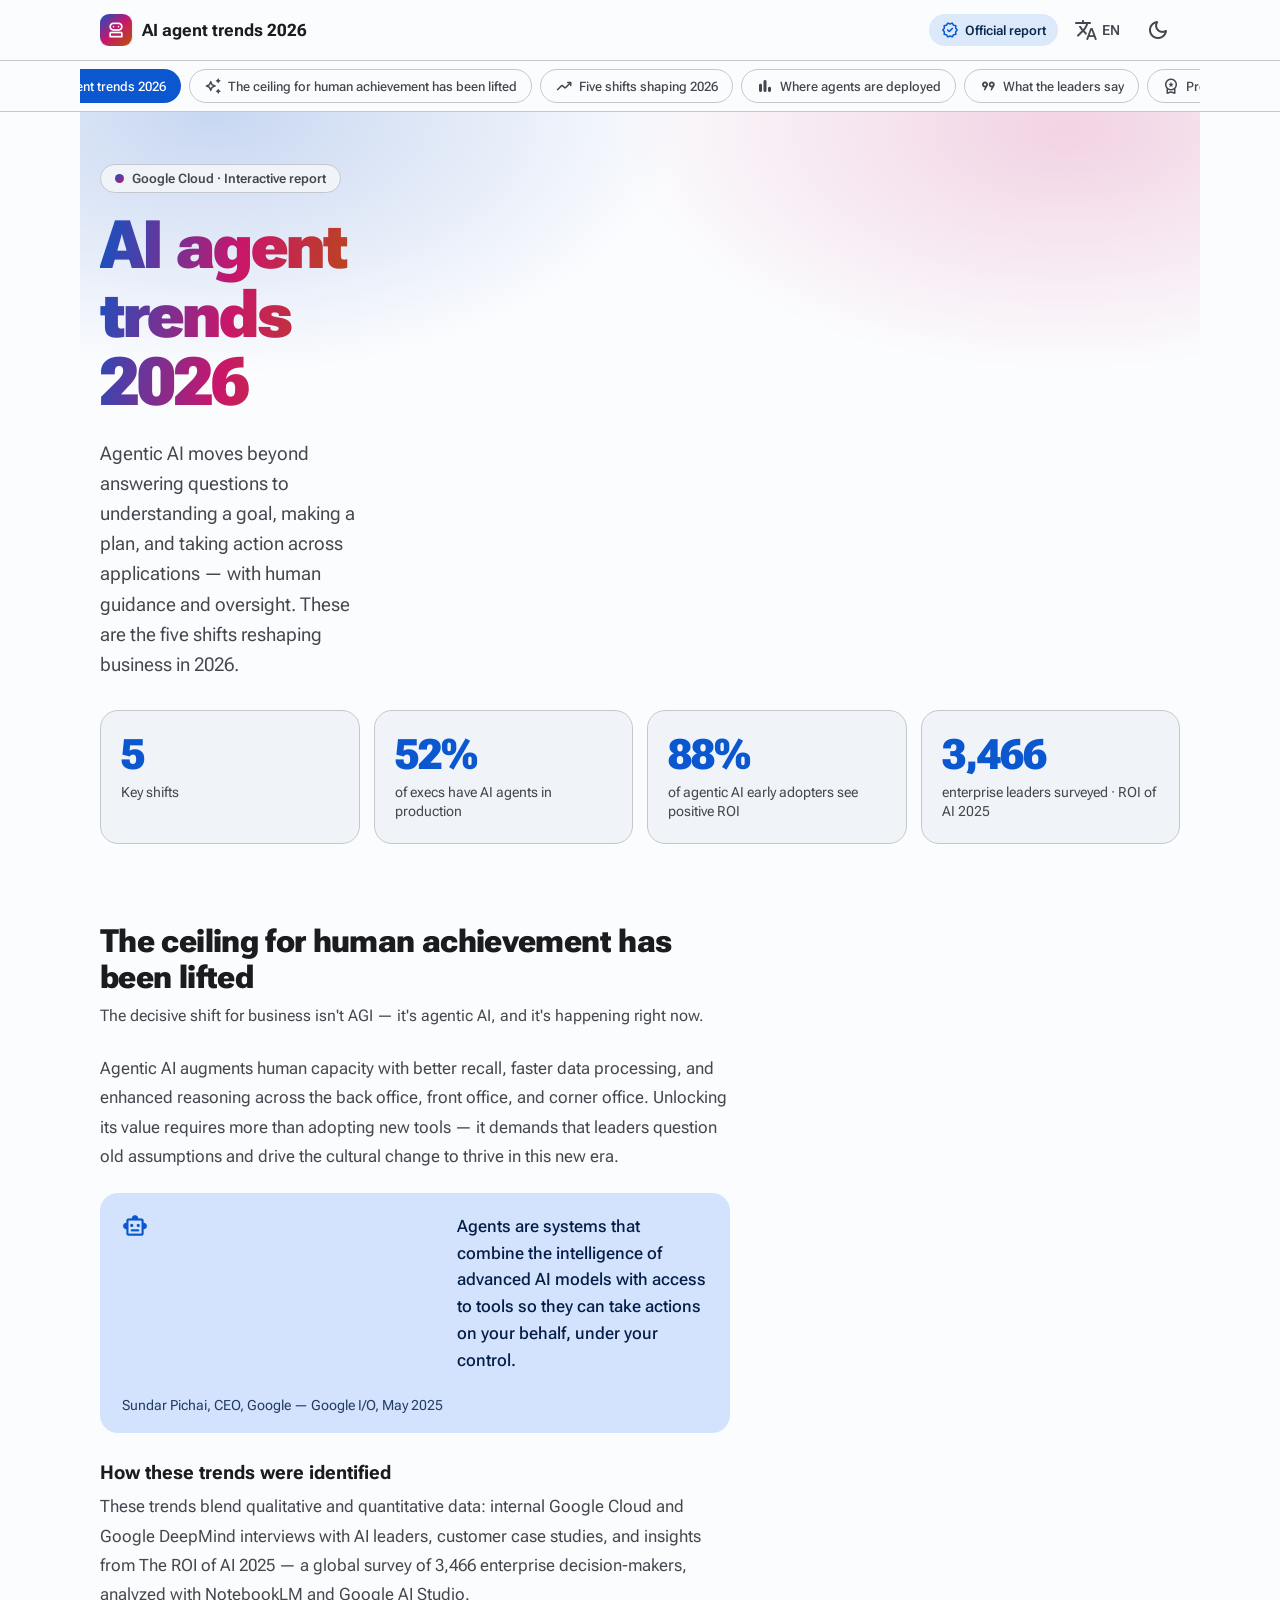
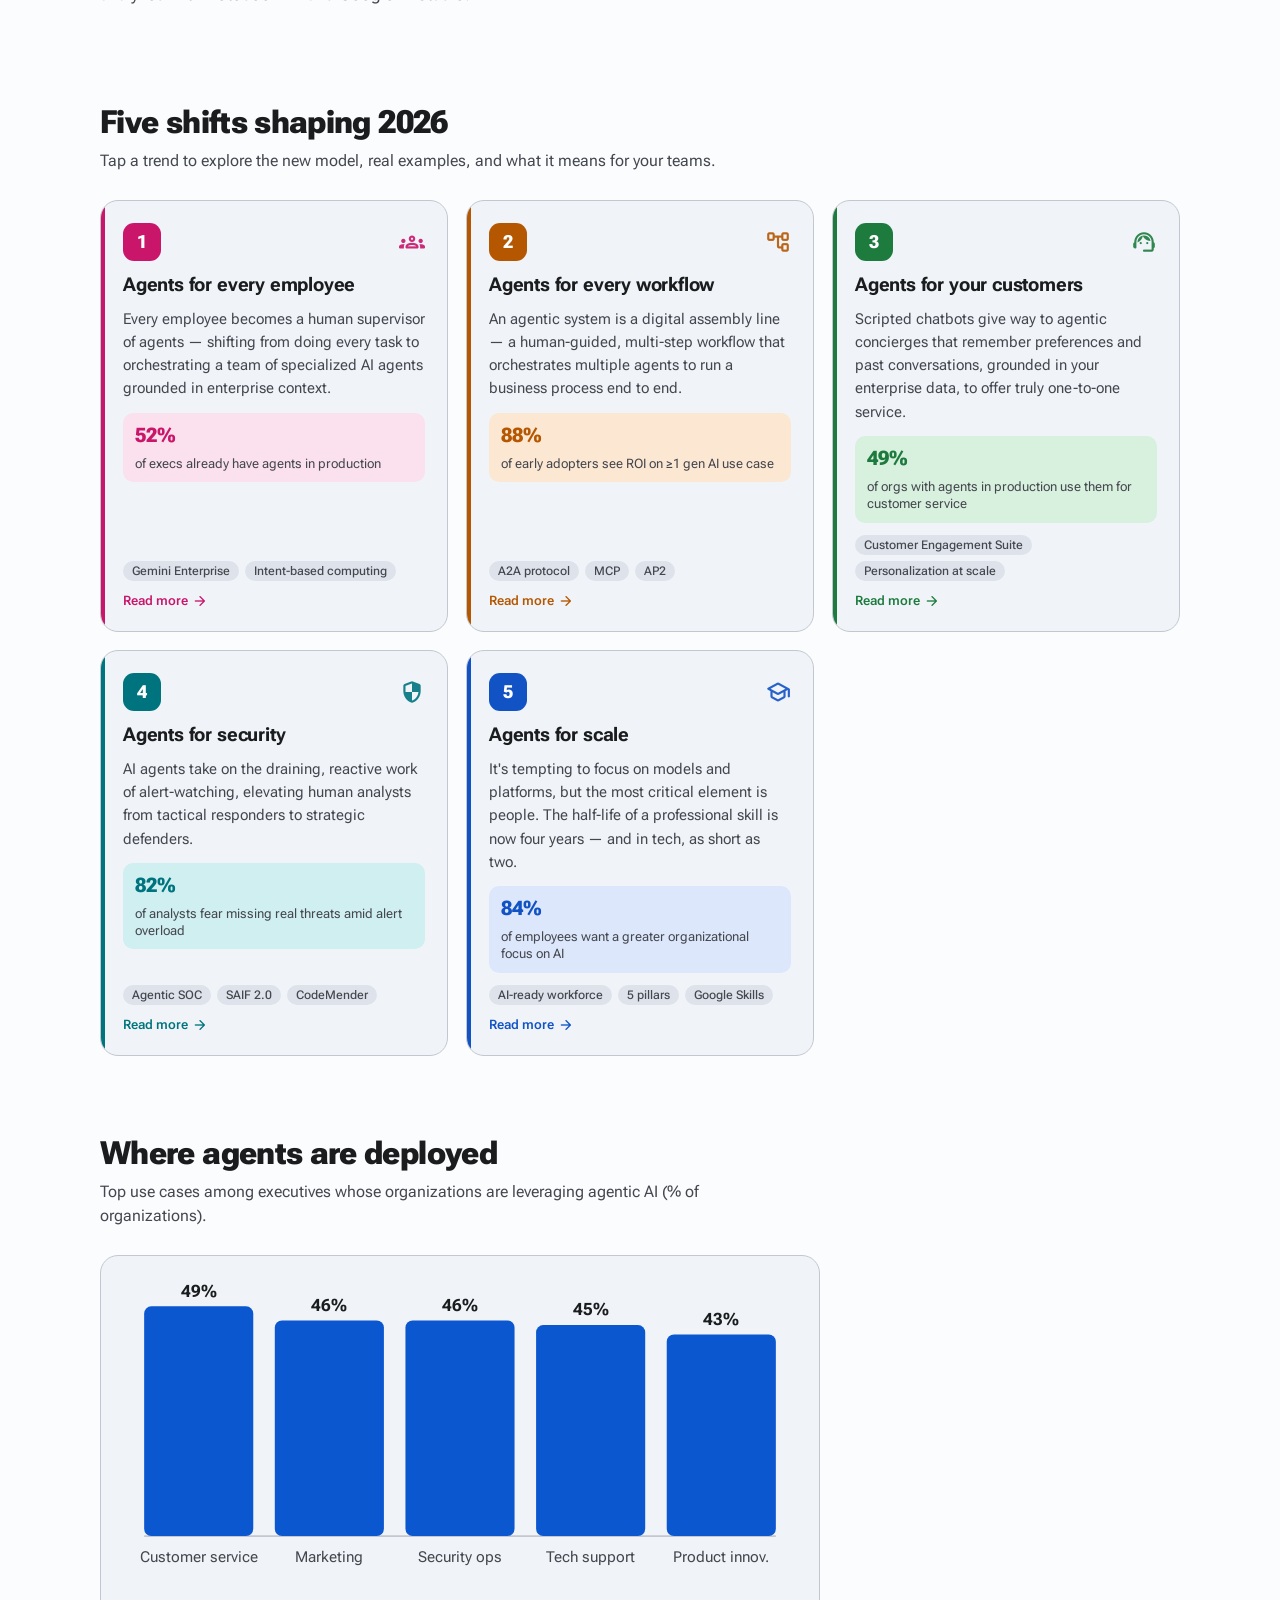
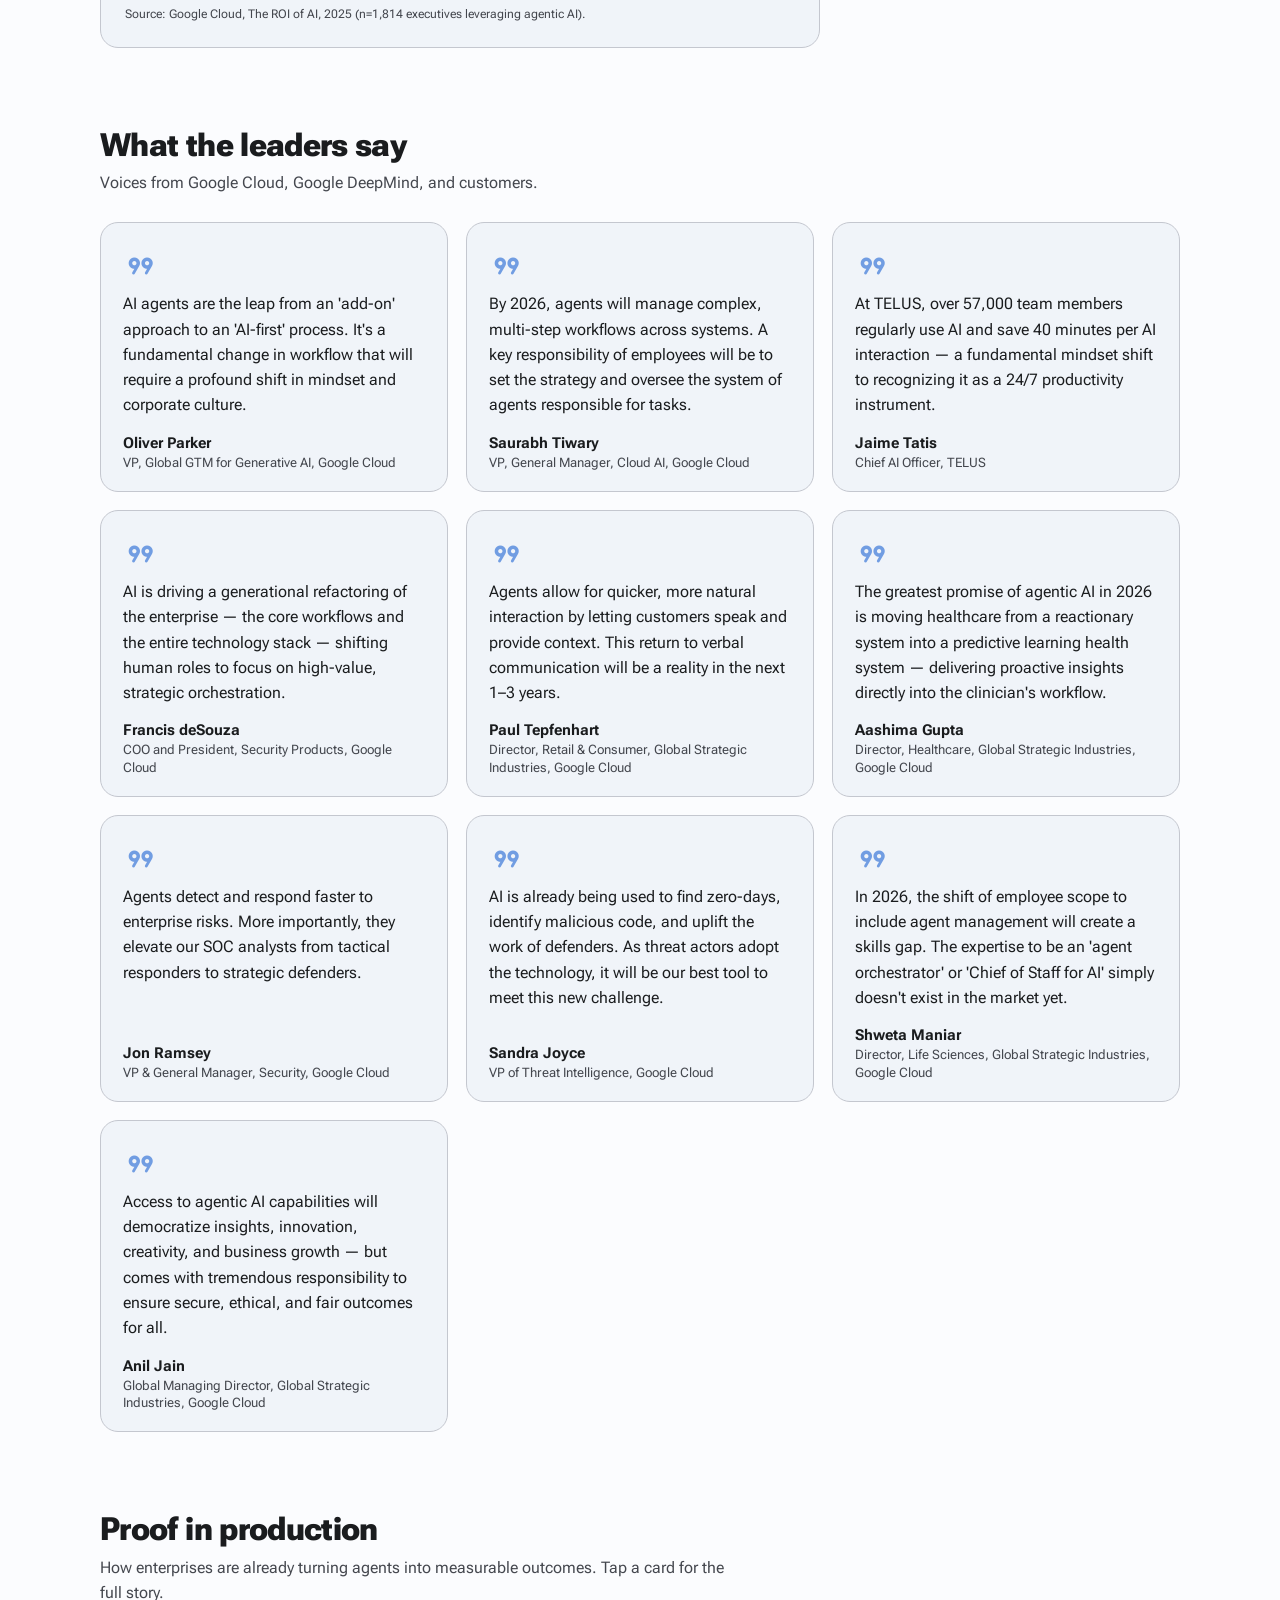
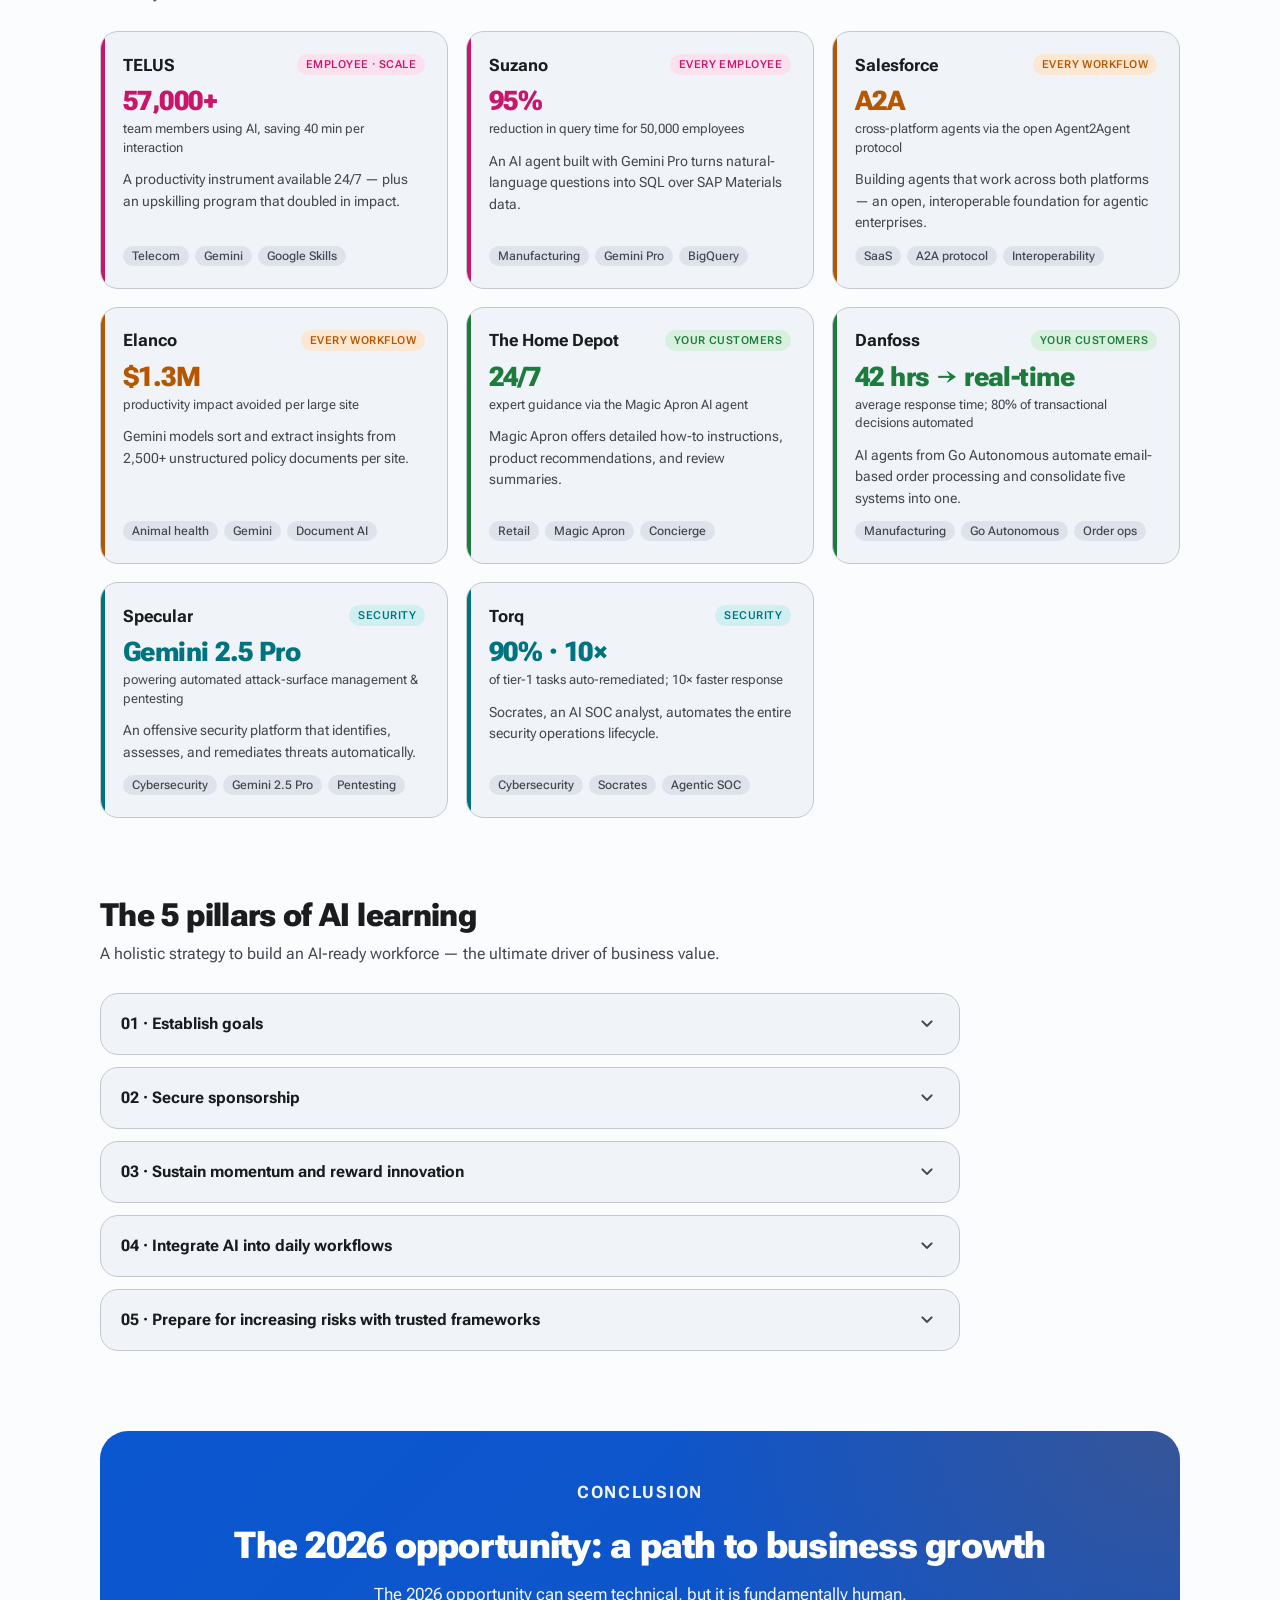
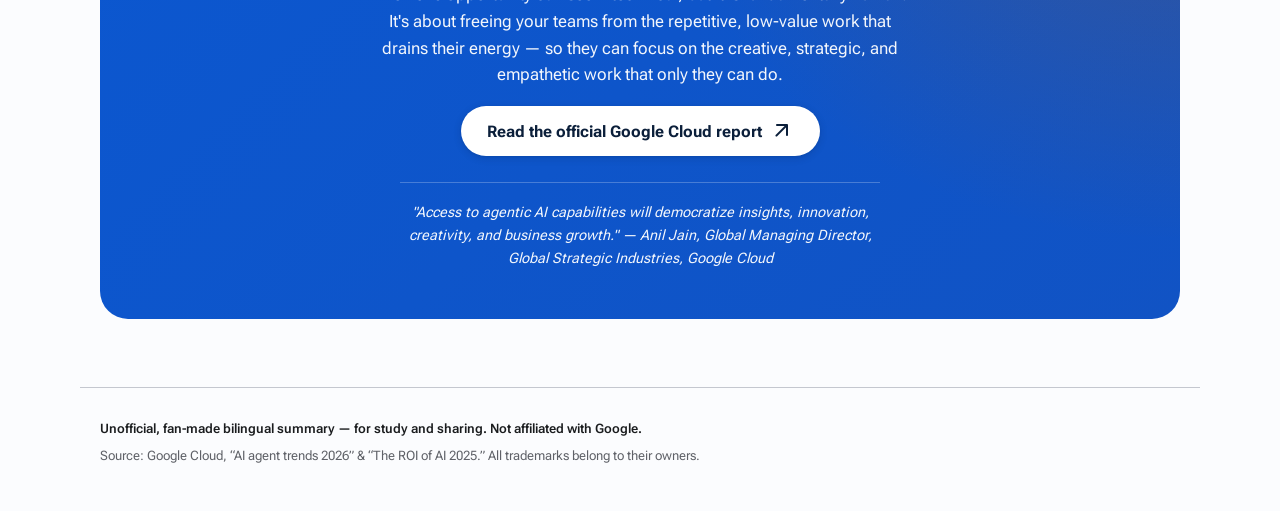
==== commit 372656f1: "fix: 靜態 HTML 裡混進了頁面的執行期狀態 兩個狀態被寫進了靜態檔,都有實際後果:  1. 統計數字的「已計算」旗標。瀏覽器載入時看到它就跳過重算,數字會永遠停在    寫入當下的值 —— 如" ====
--- a/index.html
+++ b/index.html
@@ -99,7 +99,7 @@
 
   <!-- ==== Composite sections (rendered in order from SITE_SECTIONS) ==== -->
   <main id="sections" aria-live="polite">
-<section class="section section--hero" id="overview" aria-labelledby="overview-heading"><header class="section-head hero__head"><p class="hero__eyebrow"><span class="hero__dot" aria-hidden="true"></span>Google Cloud · 互動報告</p><h1 id="overview-heading" class="hero__title">AI 代理趨勢 2026</h1><p class="hero__lede">Agentic AI(代理式 AI)不再只是回答問題,而是理解目標、制定計畫,並跨應用程式採取行動 —— 全程在人類引導與監督之下。以下是 2026 年重塑商業的五大轉變。</p></header><div class="hero__stats"><div class="hero__stat" data-item=""><b class="hero__stat-value" data-count="5" data-suffix="" data-done="1">5</b><span class="hero__stat-label">關鍵轉變</span></div><div class="hero__stat" data-item=""><b class="hero__stat-value" data-count="52" data-suffix="%" data-done="1">52%</b><span class="hero__stat-label">高管組織已在生產環境部署 AI 代理</span></div><div class="hero__stat" data-item=""><b class="hero__stat-value" data-count="88" data-suffix="%" data-done="1">88%</b><span class="hero__stat-label">agentic AI 早期採用者已見正向 ROI</span></div><div class="hero__stat" data-item=""><b class="hero__stat-value" data-count="3466" data-suffix="" data-done="1">3,466</b><span class="hero__stat-label">受訪企業決策者 · ROI of AI 2025</span></div></div></section><section class="section section--prose" id="about" aria-labelledby="about-heading"><header class="section-head"><h2 id="about-heading">人類成就的天花板,被抬高了</h2><p class="section-head__sub">對企業而言,決定性的轉變不是 AGI,而是正在發生的 agentic AI。</p></header><div class="prose" data-item=""><p>Agentic AI 以更強的記憶力、更快的資料處理與更強的推理能力,擴增人類在後勤、前線到高層決策的能力。要釋放它的價值,光採用新工具不夠 —— 領導者必須質疑舊有假設,並推動文化變革,才能在這個新時代勝出。</p><aside class="callout"><span class="material-symbols-rounded callout__icon" aria-hidden="true">smart_toy</span><p>代理是一種系統,結合先進 AI 模型的智慧與工具的存取能力,讓它們能在你的掌控下、代你採取行動。</p><cite class="callout__cite">Sundar Pichai,Google 執行長 —— Google I/O,2025 年 5 月</cite></aside><h3>這些趨勢如何彙整而來</h3><p>這些趨勢結合質性與量化資料:Google Cloud 與 Google DeepMind 內部對 AI 領導者的訪談、客戶案例,以及《The ROI of AI 2025》—— 一份涵蓋 3,466 位企業決策者的全球調查,並以 NotebookLM 與 Google AI Studio 進行分析。</p></div></section><section class="section section--cards" id="trends" aria-labelledby="trends-heading"><header class="section-head"><h2 id="trends-heading">形塑 2026 的五大轉變</h2><p class="section-head__sub">點一張趨勢卡,深入了解新模式、真實案例,以及對你團隊的意義。</p></header><div class="grid grid--trends"><article class="card card--accent is-t1" tabindex="0" role="button" data-item="" data-slug="agents-for-every-employee" aria-label="為每位員工而生的代理"><div class="card__topline"><span class="card__num">1</span><span class="material-symbols-rounded card__icon" aria-hidden="true">groups</span></div><h3 class="card__title">為每位員工而生的代理</h3><p class="card__summary">每位員工都成為「代理的人類主管」—— 從親自完成每件事,轉為協調一群紮根於企業情境的專業 AI 代理。</p><div class="card__stat"><b>52%</b><span>高管組織已部署生產級代理</span></div><div class="card__tags"><span class="tag">Gemini Enterprise</span><span class="tag">Intent-based computing</span></div><span class="card__more" aria-hidden="true">看更多 <span class="material-symbols-rounded">arrow_forward</span></span></article><article class="card card--accent is-t2" tabindex="0" role="button" data-item="" data-slug="agents-for-every-workflow" aria-label="為每個工作流程而生的代理"><div class="card__topline"><span class="card__num">2</span><span class="material-symbols-rounded card__icon" aria-hidden="true">account_tree</span></div><h3 class="card__title">為每個工作流程而生的代理</h3><p class="card__summary">代理系統是一條數位生產線 —— 由人類引導、多步驟的工作流程,協調多個代理,把商業流程從頭到尾跑完。</p><div class="card__stat"><b>88%</b><span>早期採用者在至少一個 gen AI 用例見到 ROI</span></div><div class="card__tags"><span class="tag">A2A protocol</span><span class="tag">MCP</span><span class="tag">AP2</span></div><span class="card__more" aria-hidden="true">看更多 <span class="material-symbols-rounded">arrow_forward</span></span></article><article class="card card--accent is-t3" tabindex="0" role="button" data-item="" data-slug="agents-for-your-customers" aria-label="為你的客戶而生的代理"><div class="card__topline"><span class="card__num">3</span><span class="material-symbols-rounded card__icon" aria-hidden="true">support_agent</span></div><h3 class="card__title">為你的客戶而生的代理</h3><p class="card__summary">腳本式聊天機器人讓位給「代理管家」:記得偏好與過往對話,紮根於你的企業資料,提供真正一對一的服務。</p><div class="card__stat"><b>49%</b><span>已部署代理的組織用於客戶服務</span></div><div class="card__tags"><span class="tag">Customer Engagement Suite</span><span class="tag">Personalization at scale</span></div><span class="card__more" aria-hidden="true">看更多 <span class="material-symbols-rounded">arrow_forward</span></span></article><article class="card card--accent is-t4" tabindex="0" role="button" data-item="" data-slug="agents-for-security" aria-label="為資安而生的代理"><div class="card__topline"><span class="card__num">4</span><span class="material-symbols-rounded card__icon" aria-hidden="true">security</span></div><h3 class="card__title">為資安而生的代理</h3><p class="card__summary">AI 代理接手耗神、被動的「盯警報」工作,把人類分析師從戰術型應變者,提升為戰略型防禦者。</p><div class="card__stat"><b>82%</b><span>分析師擔心因警報過量而漏掉真實威脅</span></div><div class="card__tags"><span class="tag">Agentic SOC</span><span class="tag">SAIF 2.0</span><span class="tag">CodeMender</span></div><span class="card__more" aria-hidden="true">看更多 <span class="material-symbols-rounded">arrow_forward</span></span></article><article class="card card--accent is-t5" tabindex="0" role="button" data-item="" data-slug="agents-for-scale" aria-label="為規模而生的代理"><div class="card__topline"><span class="card__num">5</span><span class="material-symbols-rounded card__icon" aria-hidden="true">school</span></div><h3 class="card__title">為規模而生的代理</h3><p class="card__summary">我們很容易只盯著模型與平台,但最關鍵的要素是「人」。一項專業技能的半衰期如今只剩四年 —— 在科技業甚至短至兩年。</p><div class="card__stat"><b>84%</b><span>員工希望組織更聚焦於 AI</span></div><div class="card__tags"><span class="tag">AI-ready workforce</span><span class="tag">5 pillars</span><span class="tag">Google Skills</span></div><span class="card__more" aria-hidden="true">看更多 <span class="material-symbols-rounded">arrow_forward</span></span></article></div></section><section class="section section--bars" id="usecases" aria-labelledby="usecases-heading"><header class="section-head"><h2 id="usecases-heading">代理被部署在哪裡</h2><p class="section-head__sub">已運用 agentic AI 的高管組織中,最常見的用例(組織占比 %)。</p></header><figure class="chart-card" data-item=""><div class="chart-wrap"><svg viewBox="0 0 560 260" role="img" preserveAspectRatio="xMidYMid meet" aria-label="代理被部署在哪裡"><title>代理被部署在哪裡</title><line class="axis-line" x1="16" y1="214" x2="544" y2="214"></line><rect class="bar-rect" x="16" y="22" width="91.2" height="192" rx="6"><title>客戶服務: 49%</title></rect><text class="bar-value" x="61.6" y="14" text-anchor="middle">49%</text><text class="bar-label" x="61.6" y="236" text-anchor="middle">客戶服務</text><rect class="bar-rect" x="125.2" y="33.76" width="91.2" height="180.24" rx="6"><title>行銷: 46%</title></rect><text class="bar-value" x="170.8" y="25.76" text-anchor="middle">46%</text><text class="bar-label" x="170.8" y="236" text-anchor="middle">行銷</text><rect class="bar-rect" x="234.4" y="33.76" width="91.2" height="180.24" rx="6"><title>安全營運: 46%</title></rect><text class="bar-value" x="280" y="25.76" text-anchor="middle">46%</text><text class="bar-label" x="280" y="236" text-anchor="middle">安全營運</text><rect class="bar-rect" x="343.6" y="37.67" width="91.2" height="176.33" rx="6"><title>技術支援: 45%</title></rect><text class="bar-value" x="389.2" y="29.67" text-anchor="middle">45%</text><text class="bar-label" x="389.2" y="236" text-anchor="middle">技術支援</text><rect class="bar-rect" x="452.8" y="45.51" width="91.2" height="168.49" rx="6"><title>產品創新: 43%</title></rect><text class="bar-value" x="498.4" y="37.51" text-anchor="middle">43%</text><text class="bar-label" x="498.4" y="236" text-anchor="middle">產品創新</text></svg></div><figcaption class="chart-source">來源:Google Cloud,The ROI of AI,2025(n=1,814 位運用 agentic AI 的高管)。</figcaption></figure></section><section class="section section--quotes" id="voices" aria-labelledby="voices-heading"><header class="section-head"><h2 id="voices-heading">領導者怎麼說</h2><p class="section-head__sub">來自 Google Cloud、Google DeepMind 與客戶的聲音。</p></header><div class="quotes-grid"><figure class="quote-card" data-item=""><span class="material-symbols-rounded quote-mark" aria-hidden="true">format_quote</span><blockquote>AI 代理是從「附加功能」躍進到「AI 優先」流程的跳躍。這是工作流程的根本改變,需要心態與企業文化的深刻轉變。</blockquote><figcaption class="quote-by"><span class="quote-name">Oliver Parker</span><span class="quote-role">副總裁,生成式 AI 全球市場推進,Google Cloud</span></figcaption></figure><figure class="quote-card" data-item=""><span class="material-symbols-rounded quote-mark" aria-hidden="true">format_quote</span><blockquote>到 2026 年,代理將跨系統管理複雜的多步驟工作流程。員工的關鍵職責,將是設定策略並監督負責這些任務的代理系統。</blockquote><figcaption class="quote-by"><span class="quote-name">Saurabh Tiwary</span><span class="quote-role">副總裁暨總經理,Cloud AI,Google Cloud</span></figcaption></figure><figure class="quote-card" data-item=""><span class="material-symbols-rounded quote-mark" aria-hidden="true">format_quote</span><blockquote>在 TELUS,超過 57,000 名團隊成員固定使用 AI,每次 AI 互動省下 40 分鐘 —— 這是把 AI 視為全天候生產力工具的根本心態轉變。</blockquote><figcaption class="quote-by"><span class="quote-name">Jaime Tatis</span><span class="quote-role">AI 長,TELUS</span></figcaption></figure><figure class="quote-card" data-item=""><span class="material-symbols-rounded quote-mark" aria-hidden="true">format_quote</span><blockquote>AI 正在驅動企業的世代級重構 —— 核心工作流程與整個技術堆疊 —— 把人類角色轉向高價值的策略性協調。</blockquote><figcaption class="quote-by"><span class="quote-name">Francis deSouza</span><span class="quote-role">營運長暨資安產品總裁,Google Cloud</span></figcaption></figure><figure class="quote-card" data-item=""><span class="material-symbols-rounded quote-mark" aria-hidden="true">format_quote</span><blockquote>代理讓客戶能直接說話、提供情境,帶來更快、更自然的互動。這種回歸口語溝通的趨勢,將在未來 1–3 年成真。</blockquote><figcaption class="quote-by"><span class="quote-name">Paul Tepfenhart</span><span class="quote-role">總監,零售與消費,全球策略產業,Google Cloud</span></figcaption></figure><figure class="quote-card" data-item=""><span class="material-symbols-rounded quote-mark" aria-hidden="true">format_quote</span><blockquote>agentic AI 在 2026 年最大的承諾,是把醫療從被動反應的系統,推向能預測的學習型健康系統 —— 把主動洞察直接送進臨床醫師的工作流程。</blockquote><figcaption class="quote-by"><span class="quote-name">Aashima Gupta</span><span class="quote-role">總監,醫療,全球策略產業,Google Cloud</span></figcaption></figure><figure class="quote-card" data-item=""><span class="material-symbols-rounded quote-mark" aria-hidden="true">format_quote</span><blockquote>代理能更快偵測並回應企業風險。更重要的是,它們把我們的 SOC 分析師從戰術型應變者,提升為戰略型防禦者。</blockquote><figcaption class="quote-by"><span class="quote-name">Jon Ramsey</span><span class="quote-role">副總裁暨總經理,資安,Google Cloud</span></figcaption></figure><figure class="quote-card" data-item=""><span class="material-symbols-rounded quote-mark" aria-hidden="true">format_quote</span><blockquote>AI 已被用來找出零時差漏洞、辨識惡意程式碼、並提升防禦者的工作。當威脅行為者也採用這項技術,它將是我們迎戰新挑戰的最佳工具。</blockquote><figcaption class="quote-by"><span class="quote-name">Sandra Joyce</span><span class="quote-role">威脅情報副總裁,Google Cloud</span></figcaption></figure><figure class="quote-card" data-item=""><span class="material-symbols-rounded quote-mark" aria-hidden="true">format_quote</span><blockquote>2026 年,員工職責擴大到管理代理,將造就一道技能落差。成為「代理協調者」或「AI 幕僚長」的專業,市場上根本還不存在。</blockquote><figcaption class="quote-by"><span class="quote-name">Shweta Maniar</span><span class="quote-role">總監,生命科學,全球策略產業,Google Cloud</span></figcaption></figure><figure class="quote-card" data-item=""><span class="material-symbols-rounded quote-mark" aria-hidden="true">format_quote</span><blockquote>取得 agentic AI 能力,將讓洞察、創新、創意與商業成長普及化 —— 但也伴隨巨大責任,必須確保對所有人都安全、合乎倫理且公平的結果。</blockquote><figcaption class="quote-by"><span class="quote-name">Anil Jain</span><span class="quote-role">全球董事總經理,全球策略產業,Google Cloud</span></figcaption></figure></div></section><section class="section section--cases" id="proof" aria-labelledby="proof-heading"><header class="section-head"><h2 id="proof-heading">生產環境中的實證</h2><p class="section-head__sub">企業已如何把代理轉化為可量化的成果。點一張卡片看完整故事。</p></header><div class="grid grid--cases"><article class="case card--accent is-t1" tabindex="0" role="button" data-item="" data-slug="case-telus" aria-label="TELUS"><div class="case__head"><span class="case__company">TELUS</span><span class="case__trend">員工 · 規模</span></div><div class="case__metric"><b>57,000+</b><span>員工使用 AI,每次互動省 40 分鐘</span></div><p class="case__summary">全天候可用的生產力工具 —— 再加上一個影響力翻倍的技能提升計畫。</p><div class="card__tags"><span class="tag">Telecom</span><span class="tag">Gemini</span><span class="tag">Google Skills</span></div></article><article class="case card--accent is-t1" tabindex="0" role="button" data-item="" data-slug="case-suzano" aria-label="Suzano"><div class="case__head"><span class="case__company">Suzano</span><span class="case__trend">每位員工</span></div><div class="case__metric"><b>95%</b><span>5 萬名員工的查詢時間縮短</span></div><p class="case__summary">以 Gemini Pro 打造的 AI 代理,把自然語言問題轉成 SQL,查詢 SAP 物料資料。</p><div class="card__tags"><span class="tag">Manufacturing</span><span class="tag">Gemini Pro</span><span class="tag">BigQuery</span></div></article><article class="case card--accent is-t2" tabindex="0" role="button" data-item="" data-slug="case-salesforce" aria-label="Salesforce"><div class="case__head"><span class="case__company">Salesforce</span><span class="case__trend">每個工作流程</span></div><div class="case__metric"><b>A2A</b><span>以開放 Agent2Agent 協定跨平台協作的代理</span></div><p class="case__summary">打造可跨兩個平台運作的代理 —— 為代理式企業奠定開放、可互通的基礎。</p><div class="card__tags"><span class="tag">SaaS</span><span class="tag">A2A protocol</span><span class="tag">Interoperability</span></div></article><article class="case card--accent is-t2" tabindex="0" role="button" data-item="" data-slug="case-elanco" aria-label="Elanco"><div class="case__head"><span class="case__company">Elanco</span><span class="case__trend">每個工作流程</span></div><div class="case__metric"><b>$1.3M</b><span>每個大型廠區避免的生產力損失</span></div><p class="case__summary">Gemini 模型自動分類、萃取每個廠區 2,500 多份非結構化政策文件的洞察。</p><div class="card__tags"><span class="tag">Animal health</span><span class="tag">Gemini</span><span class="tag">Document AI</span></div></article><article class="case card--accent is-t3" tabindex="0" role="button" data-item="" data-slug="case-homedepot" aria-label="The Home Depot"><div class="case__head"><span class="case__company">The Home Depot</span><span class="case__trend">你的客戶</span></div><div class="case__metric"><b>24/7</b><span>由 Magic Apron AI 代理提供的全天候專家指引</span></div><p class="case__summary">Magic Apron 提供詳細的操作指南、產品推薦與評論摘要。</p><div class="card__tags"><span class="tag">Retail</span><span class="tag">Magic Apron</span><span class="tag">Concierge</span></div></article><article class="case card--accent is-t3" tabindex="0" role="button" data-item="" data-slug="case-danfoss" aria-label="Danfoss"><div class="case__head"><span class="case__company">Danfoss</span><span class="case__trend">你的客戶</span></div><div class="case__metric"><b>42 hrs → real-time</b><span>平均回應時間;80% 的交易決策自動化</span></div><p class="case__summary">Go Autonomous 的 AI 代理自動化電子郵件訂單處理,並把五套系統整合為一。</p><div class="card__tags"><span class="tag">Manufacturing</span><span class="tag">Go Autonomous</span><span class="tag">Order ops</span></div></article><article class="case card--accent is-t4" tabindex="0" role="button" data-item="" data-slug="case-specular" aria-label="Specular"><div class="case__head"><span class="case__company">Specular</span><span class="case__trend">資安</span></div><div class="case__metric"><b>Gemini 2.5 Pro</b><span>驅動自動化攻擊面管理與滲透測試</span></div><p class="case__summary">一個攻擊型資安平台,自動辨識、評估並修補威脅。</p><div class="card__tags"><span class="tag">Cybersecurity</span><span class="tag">Gemini 2.5 Pro</span><span class="tag">Pentesting</span></div></article><article class="case card--accent is-t4" tabindex="0" role="button" data-item="" data-slug="case-torq" aria-label="Torq"><div class="case__head"><span class="case__company">Torq</span><span class="case__trend">資安</span></div><div class="case__metric"><b>90% · 10×</b><span>第一線任務自動修補;回應快 10 倍</span></div><p class="case__summary">Socrates,一個 AI SOC 分析師,自動化整個資安營運生命週期。</p><div class="card__tags"><span class="tag">Cybersecurity</span><span class="tag">Socrates</span><span class="tag">Agentic SOC</span></div></article></div></section><section class="section section--accordion" id="pillars" aria-labelledby="pillars-heading"><header class="section-head"><h2 id="pillars-heading">AI 學習的五大支柱</h2><p class="section-head__sub">打造 AI-ready 人才的整體策略 —— 商業價值的最終驅動力。</p></header><div class="accordion"><details class="acc-item" data-item=""><summary class="acc-q"><span>01 · 確立目標</span><span class="material-symbols-rounded acc-chevron" aria-hidden="true">expand_more</span></summary><div class="acc-a">想清楚什麼最重要、什麼是你真的量得到的。例如「100% AI 工具採用率」—— 每位團隊成員都在工作流程中的某個環節使用 Gemini Enterprise 代理。確保具體目標對齊大方向,而且可衡量。</div></details><details class="acc-item" data-item=""><summary class="acc-q"><span>02 · 取得贊助與支持</span><span class="material-symbols-rounded acc-chevron" aria-hidden="true">expand_more</span></summary><div class="acc-a">組成三位核心利害關係人:行政贊助者(提供經費、高層支持與一致的訊息)、草根推手(「AI 大聲公」,負責推動草根活動並蒐集點子),以及 AI 加速者(把優先點子變成可用方案的技術專家)。</div></details><details class="acc-item" data-item=""><summary class="acc-q"><span>03 · 維持動能、獎勵創新</span><span class="material-symbols-rounded acc-chevron" aria-hidden="true">expand_more</span></summary><div class="acc-a">把計畫經營成一個「數位樞紐」:用排行榜與遊戲化的點子交流,持續蒐集並獎勵 AI 用例。以規律、多通路的溝通維持動能,並設立季度獎項,表揚頂尖創新者。</div></details><details class="acc-item" data-item=""><summary class="acc-q"><span>04 · 把 AI 融入日常工作流程</span><span class="material-symbols-rounded acc-chevron" aria-hidden="true">expand_more</span></summary><div class="acc-a">持續推動學習:舉辦內部黑客松,讓小團隊開發並提案創新的 AI 方案;也舉辦挑戰型的「Field Days」(實體與線上皆可),讓團隊在協作情境中實際演練使用新打造的 AI 工具。</div></details><details class="acc-item" data-item=""><summary class="acc-q"><span>05 · 以可信框架為日益升高的風險做準備</span><span class="material-symbols-rounded acc-chevron" aria-hidden="true">expand_more</span></summary><div class="acc-a">當代理加速的資安風險愈來愈精密,資安就成了每個人的責任。訓練員工了解哪些資料可以(與不可以)用於 AI 工具,以及如何辨識像 AI 驅動的社交工程這類精密威脅。</div></details></div></section><section class="section section--cta" id="opportunity"><div class="cta-card" data-item=""><p class="cta-eyebrow">結語</p><h2>2026 的機會:通往業務成長的路徑</h2><p>2026 的機會看似技術性,本質卻是關於「人」。它是把你的團隊從消耗精力、低價值的重複工作中解放出來 —— 讓他們專注於只有人類能做的創意、策略與同理工作。</p><a class="cta-btn" href="https://cloud.google.com/resources/content/ai-agent-trends-2026" target="_blank" rel="noopener">閱讀 Google Cloud 官方報告<span class="material-symbols-rounded" aria-hidden="true">arrow_outward</span></a><p class="cta-note">「取得 agentic AI 能力,將讓洞察、創新、創意與商業成長普及化。」—— Anil Jain,全球董事總經理,全球策略產業,Google Cloud</p></div></section>
+<section class="section section--hero" id="overview" aria-labelledby="overview-heading"><header class="section-head hero__head"><p class="hero__eyebrow"><span class="hero__dot" aria-hidden="true"></span>Google Cloud · 互動報告</p><h1 id="overview-heading" class="hero__title">AI 代理趨勢 2026</h1><p class="hero__lede">Agentic AI(代理式 AI)不再只是回答問題,而是理解目標、制定計畫,並跨應用程式採取行動 —— 全程在人類引導與監督之下。以下是 2026 年重塑商業的五大轉變。</p></header><div class="hero__stats"><div class="hero__stat" data-item=""><b class="hero__stat-value" data-count="5" data-suffix="">5</b><span class="hero__stat-label">關鍵轉變</span></div><div class="hero__stat" data-item=""><b class="hero__stat-value" data-count="52" data-suffix="%">52%</b><span class="hero__stat-label">高管組織已在生產環境部署 AI 代理</span></div><div class="hero__stat" data-item=""><b class="hero__stat-value" data-count="88" data-suffix="%">88%</b><span class="hero__stat-label">agentic AI 早期採用者已見正向 ROI</span></div><div class="hero__stat" data-item=""><b class="hero__stat-value" data-count="3466" data-suffix="">3,466</b><span class="hero__stat-label">受訪企業決策者 · ROI of AI 2025</span></div></div></section><section class="section section--prose" id="about" aria-labelledby="about-heading"><header class="section-head"><h2 id="about-heading">人類成就的天花板,被抬高了</h2><p class="section-head__sub">對企業而言,決定性的轉變不是 AGI,而是正在發生的 agentic AI。</p></header><div class="prose" data-item=""><p>Agentic AI 以更強的記憶力、更快的資料處理與更強的推理能力,擴增人類在後勤、前線到高層決策的能力。要釋放它的價值,光採用新工具不夠 —— 領導者必須質疑舊有假設,並推動文化變革,才能在這個新時代勝出。</p><aside class="callout"><span class="material-symbols-rounded callout__icon" aria-hidden="true">smart_toy</span><p>代理是一種系統,結合先進 AI 模型的智慧與工具的存取能力,讓它們能在你的掌控下、代你採取行動。</p><cite class="callout__cite">Sundar Pichai,Google 執行長 —— Google I/O,2025 年 5 月</cite></aside><h3>這些趨勢如何彙整而來</h3><p>這些趨勢結合質性與量化資料:Google Cloud 與 Google DeepMind 內部對 AI 領導者的訪談、客戶案例,以及《The ROI of AI 2025》—— 一份涵蓋 3,466 位企業決策者的全球調查,並以 NotebookLM 與 Google AI Studio 進行分析。</p></div></section><section class="section section--cards" id="trends" aria-labelledby="trends-heading"><header class="section-head"><h2 id="trends-heading">形塑 2026 的五大轉變</h2><p class="section-head__sub">點一張趨勢卡,深入了解新模式、真實案例,以及對你團隊的意義。</p></header><div class="grid grid--trends"><article class="card card--accent is-t1" tabindex="0" role="button" data-item="" data-slug="agents-for-every-employee" aria-label="為每位員工而生的代理"><div class="card__topline"><span class="card__num">1</span><span class="material-symbols-rounded card__icon" aria-hidden="true">groups</span></div><h3 class="card__title">為每位員工而生的代理</h3><p class="card__summary">每位員工都成為「代理的人類主管」—— 從親自完成每件事,轉為協調一群紮根於企業情境的專業 AI 代理。</p><div class="card__stat"><b>52%</b><span>高管組織已部署生產級代理</span></div><div class="card__tags"><span class="tag">Gemini Enterprise</span><span class="tag">Intent-based computing</span></div><span class="card__more" aria-hidden="true">看更多 <span class="material-symbols-rounded">arrow_forward</span></span></article><article class="card card--accent is-t2" tabindex="0" role="button" data-item="" data-slug="agents-for-every-workflow" aria-label="為每個工作流程而生的代理"><div class="card__topline"><span class="card__num">2</span><span class="material-symbols-rounded card__icon" aria-hidden="true">account_tree</span></div><h3 class="card__title">為每個工作流程而生的代理</h3><p class="card__summary">代理系統是一條數位生產線 —— 由人類引導、多步驟的工作流程,協調多個代理,把商業流程從頭到尾跑完。</p><div class="card__stat"><b>88%</b><span>早期採用者在至少一個 gen AI 用例見到 ROI</span></div><div class="card__tags"><span class="tag">A2A protocol</span><span class="tag">MCP</span><span class="tag">AP2</span></div><span class="card__more" aria-hidden="true">看更多 <span class="material-symbols-rounded">arrow_forward</span></span></article><article class="card card--accent is-t3" tabindex="0" role="button" data-item="" data-slug="agents-for-your-customers" aria-label="為你的客戶而生的代理"><div class="card__topline"><span class="card__num">3</span><span class="material-symbols-rounded card__icon" aria-hidden="true">support_agent</span></div><h3 class="card__title">為你的客戶而生的代理</h3><p class="card__summary">腳本式聊天機器人讓位給「代理管家」:記得偏好與過往對話,紮根於你的企業資料,提供真正一對一的服務。</p><div class="card__stat"><b>49%</b><span>已部署代理的組織用於客戶服務</span></div><div class="card__tags"><span class="tag">Customer Engagement Suite</span><span class="tag">Personalization at scale</span></div><span class="card__more" aria-hidden="true">看更多 <span class="material-symbols-rounded">arrow_forward</span></span></article><article class="card card--accent is-t4" tabindex="0" role="button" data-item="" data-slug="agents-for-security" aria-label="為資安而生的代理"><div class="card__topline"><span class="card__num">4</span><span class="material-symbols-rounded card__icon" aria-hidden="true">security</span></div><h3 class="card__title">為資安而生的代理</h3><p class="card__summary">AI 代理接手耗神、被動的「盯警報」工作,把人類分析師從戰術型應變者,提升為戰略型防禦者。</p><div class="card__stat"><b>82%</b><span>分析師擔心因警報過量而漏掉真實威脅</span></div><div class="card__tags"><span class="tag">Agentic SOC</span><span class="tag">SAIF 2.0</span><span class="tag">CodeMender</span></div><span class="card__more" aria-hidden="true">看更多 <span class="material-symbols-rounded">arrow_forward</span></span></article><article class="card card--accent is-t5" tabindex="0" role="button" data-item="" data-slug="agents-for-scale" aria-label="為規模而生的代理"><div class="card__topline"><span class="card__num">5</span><span class="material-symbols-rounded card__icon" aria-hidden="true">school</span></div><h3 class="card__title">為規模而生的代理</h3><p class="card__summary">我們很容易只盯著模型與平台,但最關鍵的要素是「人」。一項專業技能的半衰期如今只剩四年 —— 在科技業甚至短至兩年。</p><div class="card__stat"><b>84%</b><span>員工希望組織更聚焦於 AI</span></div><div class="card__tags"><span class="tag">AI-ready workforce</span><span class="tag">5 pillars</span><span class="tag">Google Skills</span></div><span class="card__more" aria-hidden="true">看更多 <span class="material-symbols-rounded">arrow_forward</span></span></article></div></section><section class="section section--bars" id="usecases" aria-labelledby="usecases-heading"><header class="section-head"><h2 id="usecases-heading">代理被部署在哪裡</h2><p class="section-head__sub">已運用 agentic AI 的高管組織中,最常見的用例(組織占比 %)。</p></header><figure class="chart-card" data-item=""><div class="chart-wrap"><svg viewBox="0 0 560 260" role="img" preserveAspectRatio="xMidYMid meet" aria-label="代理被部署在哪裡"><title>代理被部署在哪裡</title><line class="axis-line" x1="16" y1="214" x2="544" y2="214"></line><rect class="bar-rect" x="16" y="22" width="91.2" height="192" rx="6"><title>客戶服務: 49%</title></rect><text class="bar-value" x="61.6" y="14" text-anchor="middle">49%</text><text class="bar-label" x="61.6" y="236" text-anchor="middle">客戶服務</text><rect class="bar-rect" x="125.2" y="33.76" width="91.2" height="180.24" rx="6"><title>行銷: 46%</title></rect><text class="bar-value" x="170.8" y="25.76" text-anchor="middle">46%</text><text class="bar-label" x="170.8" y="236" text-anchor="middle">行銷</text><rect class="bar-rect" x="234.4" y="33.76" width="91.2" height="180.24" rx="6"><title>安全營運: 46%</title></rect><text class="bar-value" x="280" y="25.76" text-anchor="middle">46%</text><text class="bar-label" x="280" y="236" text-anchor="middle">安全營運</text><rect class="bar-rect" x="343.6" y="37.67" width="91.2" height="176.33" rx="6"><title>技術支援: 45%</title></rect><text class="bar-value" x="389.2" y="29.67" text-anchor="middle">45%</text><text class="bar-label" x="389.2" y="236" text-anchor="middle">技術支援</text><rect class="bar-rect" x="452.8" y="45.51" width="91.2" height="168.49" rx="6"><title>產品創新: 43%</title></rect><text class="bar-value" x="498.4" y="37.51" text-anchor="middle">43%</text><text class="bar-label" x="498.4" y="236" text-anchor="middle">產品創新</text></svg></div><figcaption class="chart-source">來源:Google Cloud,The ROI of AI,2025(n=1,814 位運用 agentic AI 的高管)。</figcaption></figure></section><section class="section section--quotes" id="voices" aria-labelledby="voices-heading"><header class="section-head"><h2 id="voices-heading">領導者怎麼說</h2><p class="section-head__sub">來自 Google Cloud、Google DeepMind 與客戶的聲音。</p></header><div class="quotes-grid"><figure class="quote-card" data-item=""><span class="material-symbols-rounded quote-mark" aria-hidden="true">format_quote</span><blockquote>AI 代理是從「附加功能」躍進到「AI 優先」流程的跳躍。這是工作流程的根本改變,需要心態與企業文化的深刻轉變。</blockquote><figcaption class="quote-by"><span class="quote-name">Oliver Parker</span><span class="quote-role">副總裁,生成式 AI 全球市場推進,Google Cloud</span></figcaption></figure><figure class="quote-card" data-item=""><span class="material-symbols-rounded quote-mark" aria-hidden="true">format_quote</span><blockquote>到 2026 年,代理將跨系統管理複雜的多步驟工作流程。員工的關鍵職責,將是設定策略並監督負責這些任務的代理系統。</blockquote><figcaption class="quote-by"><span class="quote-name">Saurabh Tiwary</span><span class="quote-role">副總裁暨總經理,Cloud AI,Google Cloud</span></figcaption></figure><figure class="quote-card" data-item=""><span class="material-symbols-rounded quote-mark" aria-hidden="true">format_quote</span><blockquote>在 TELUS,超過 57,000 名團隊成員固定使用 AI,每次 AI 互動省下 40 分鐘 —— 這是把 AI 視為全天候生產力工具的根本心態轉變。</blockquote><figcaption class="quote-by"><span class="quote-name">Jaime Tatis</span><span class="quote-role">AI 長,TELUS</span></figcaption></figure><figure class="quote-card" data-item=""><span class="material-symbols-rounded quote-mark" aria-hidden="true">format_quote</span><blockquote>AI 正在驅動企業的世代級重構 —— 核心工作流程與整個技術堆疊 —— 把人類角色轉向高價值的策略性協調。</blockquote><figcaption class="quote-by"><span class="quote-name">Francis deSouza</span><span class="quote-role">營運長暨資安產品總裁,Google Cloud</span></figcaption></figure><figure class="quote-card" data-item=""><span class="material-symbols-rounded quote-mark" aria-hidden="true">format_quote</span><blockquote>代理讓客戶能直接說話、提供情境,帶來更快、更自然的互動。這種回歸口語溝通的趨勢,將在未來 1–3 年成真。</blockquote><figcaption class="quote-by"><span class="quote-name">Paul Tepfenhart</span><span class="quote-role">總監,零售與消費,全球策略產業,Google Cloud</span></figcaption></figure><figure class="quote-card" data-item=""><span class="material-symbols-rounded quote-mark" aria-hidden="true">format_quote</span><blockquote>agentic AI 在 2026 年最大的承諾,是把醫療從被動反應的系統,推向能預測的學習型健康系統 —— 把主動洞察直接送進臨床醫師的工作流程。</blockquote><figcaption class="quote-by"><span class="quote-name">Aashima Gupta</span><span class="quote-role">總監,醫療,全球策略產業,Google Cloud</span></figcaption></figure><figure class="quote-card" data-item=""><span class="material-symbols-rounded quote-mark" aria-hidden="true">format_quote</span><blockquote>代理能更快偵測並回應企業風險。更重要的是,它們把我們的 SOC 分析師從戰術型應變者,提升為戰略型防禦者。</blockquote><figcaption class="quote-by"><span class="quote-name">Jon Ramsey</span><span class="quote-role">副總裁暨總經理,資安,Google Cloud</span></figcaption></figure><figure class="quote-card" data-item=""><span class="material-symbols-rounded quote-mark" aria-hidden="true">format_quote</span><blockquote>AI 已被用來找出零時差漏洞、辨識惡意程式碼、並提升防禦者的工作。當威脅行為者也採用這項技術,它將是我們迎戰新挑戰的最佳工具。</blockquote><figcaption class="quote-by"><span class="quote-name">Sandra Joyce</span><span class="quote-role">威脅情報副總裁,Google Cloud</span></figcaption></figure><figure class="quote-card" data-item=""><span class="material-symbols-rounded quote-mark" aria-hidden="true">format_quote</span><blockquote>2026 年,員工職責擴大到管理代理,將造就一道技能落差。成為「代理協調者」或「AI 幕僚長」的專業,市場上根本還不存在。</blockquote><figcaption class="quote-by"><span class="quote-name">Shweta Maniar</span><span class="quote-role">總監,生命科學,全球策略產業,Google Cloud</span></figcaption></figure><figure class="quote-card" data-item=""><span class="material-symbols-rounded quote-mark" aria-hidden="true">format_quote</span><blockquote>取得 agentic AI 能力,將讓洞察、創新、創意與商業成長普及化 —— 但也伴隨巨大責任,必須確保對所有人都安全、合乎倫理且公平的結果。</blockquote><figcaption class="quote-by"><span class="quote-name">Anil Jain</span><span class="quote-role">全球董事總經理,全球策略產業,Google Cloud</span></figcaption></figure></div></section><section class="section section--cases" id="proof" aria-labelledby="proof-heading"><header class="section-head"><h2 id="proof-heading">生產環境中的實證</h2><p class="section-head__sub">企業已如何把代理轉化為可量化的成果。點一張卡片看完整故事。</p></header><div class="grid grid--cases"><article class="case card--accent is-t1" tabindex="0" role="button" data-item="" data-slug="case-telus" aria-label="TELUS"><div class="case__head"><span class="case__company">TELUS</span><span class="case__trend">員工 · 規模</span></div><div class="case__metric"><b>57,000+</b><span>員工使用 AI,每次互動省 40 分鐘</span></div><p class="case__summary">全天候可用的生產力工具 —— 再加上一個影響力翻倍的技能提升計畫。</p><div class="card__tags"><span class="tag">Telecom</span><span class="tag">Gemini</span><span class="tag">Google Skills</span></div></article><article class="case card--accent is-t1" tabindex="0" role="button" data-item="" data-slug="case-suzano" aria-label="Suzano"><div class="case__head"><span class="case__company">Suzano</span><span class="case__trend">每位員工</span></div><div class="case__metric"><b>95%</b><span>5 萬名員工的查詢時間縮短</span></div><p class="case__summary">以 Gemini Pro 打造的 AI 代理,把自然語言問題轉成 SQL,查詢 SAP 物料資料。</p><div class="card__tags"><span class="tag">Manufacturing</span><span class="tag">Gemini Pro</span><span class="tag">BigQuery</span></div></article><article class="case card--accent is-t2" tabindex="0" role="button" data-item="" data-slug="case-salesforce" aria-label="Salesforce"><div class="case__head"><span class="case__company">Salesforce</span><span class="case__trend">每個工作流程</span></div><div class="case__metric"><b>A2A</b><span>以開放 Agent2Agent 協定跨平台協作的代理</span></div><p class="case__summary">打造可跨兩個平台運作的代理 —— 為代理式企業奠定開放、可互通的基礎。</p><div class="card__tags"><span class="tag">SaaS</span><span class="tag">A2A protocol</span><span class="tag">Interoperability</span></div></article><article class="case card--accent is-t2" tabindex="0" role="button" data-item="" data-slug="case-elanco" aria-label="Elanco"><div class="case__head"><span class="case__company">Elanco</span><span class="case__trend">每個工作流程</span></div><div class="case__metric"><b>$1.3M</b><span>每個大型廠區避免的生產力損失</span></div><p class="case__summary">Gemini 模型自動分類、萃取每個廠區 2,500 多份非結構化政策文件的洞察。</p><div class="card__tags"><span class="tag">Animal health</span><span class="tag">Gemini</span><span class="tag">Document AI</span></div></article><article class="case card--accent is-t3" tabindex="0" role="button" data-item="" data-slug="case-homedepot" aria-label="The Home Depot"><div class="case__head"><span class="case__company">The Home Depot</span><span class="case__trend">你的客戶</span></div><div class="case__metric"><b>24/7</b><span>由 Magic Apron AI 代理提供的全天候專家指引</span></div><p class="case__summary">Magic Apron 提供詳細的操作指南、產品推薦與評論摘要。</p><div class="card__tags"><span class="tag">Retail</span><span class="tag">Magic Apron</span><span class="tag">Concierge</span></div></article><article class="case card--accent is-t3" tabindex="0" role="button" data-item="" data-slug="case-danfoss" aria-label="Danfoss"><div class="case__head"><span class="case__company">Danfoss</span><span class="case__trend">你的客戶</span></div><div class="case__metric"><b>42 hrs → real-time</b><span>平均回應時間;80% 的交易決策自動化</span></div><p class="case__summary">Go Autonomous 的 AI 代理自動化電子郵件訂單處理,並把五套系統整合為一。</p><div class="card__tags"><span class="tag">Manufacturing</span><span class="tag">Go Autonomous</span><span class="tag">Order ops</span></div></article><article class="case card--accent is-t4" tabindex="0" role="button" data-item="" data-slug="case-specular" aria-label="Specular"><div class="case__head"><span class="case__company">Specular</span><span class="case__trend">資安</span></div><div class="case__metric"><b>Gemini 2.5 Pro</b><span>驅動自動化攻擊面管理與滲透測試</span></div><p class="case__summary">一個攻擊型資安平台,自動辨識、評估並修補威脅。</p><div class="card__tags"><span class="tag">Cybersecurity</span><span class="tag">Gemini 2.5 Pro</span><span class="tag">Pentesting</span></div></article><article class="case card--accent is-t4" tabindex="0" role="button" data-item="" data-slug="case-torq" aria-label="Torq"><div class="case__head"><span class="case__company">Torq</span><span class="case__trend">資安</span></div><div class="case__metric"><b>90% · 10×</b><span>第一線任務自動修補;回應快 10 倍</span></div><p class="case__summary">Socrates,一個 AI SOC 分析師,自動化整個資安營運生命週期。</p><div class="card__tags"><span class="tag">Cybersecurity</span><span class="tag">Socrates</span><span class="tag">Agentic SOC</span></div></article></div></section><section class="section section--accordion" id="pillars" aria-labelledby="pillars-heading"><header class="section-head"><h2 id="pillars-heading">AI 學習的五大支柱</h2><p class="section-head__sub">打造 AI-ready 人才的整體策略 —— 商業價值的最終驅動力。</p></header><div class="accordion"><details class="acc-item" data-item=""><summary class="acc-q"><span>01 · 確立目標</span><span class="material-symbols-rounded acc-chevron" aria-hidden="true">expand_more</span></summary><div class="acc-a">想清楚什麼最重要、什麼是你真的量得到的。例如「100% AI 工具採用率」—— 每位團隊成員都在工作流程中的某個環節使用 Gemini Enterprise 代理。確保具體目標對齊大方向,而且可衡量。</div></details><details class="acc-item" data-item=""><summary class="acc-q"><span>02 · 取得贊助與支持</span><span class="material-symbols-rounded acc-chevron" aria-hidden="true">expand_more</span></summary><div class="acc-a">組成三位核心利害關係人:行政贊助者(提供經費、高層支持與一致的訊息)、草根推手(「AI 大聲公」,負責推動草根活動並蒐集點子),以及 AI 加速者(把優先點子變成可用方案的技術專家)。</div></details><details class="acc-item" data-item=""><summary class="acc-q"><span>03 · 維持動能、獎勵創新</span><span class="material-symbols-rounded acc-chevron" aria-hidden="true">expand_more</span></summary><div class="acc-a">把計畫經營成一個「數位樞紐」:用排行榜與遊戲化的點子交流,持續蒐集並獎勵 AI 用例。以規律、多通路的溝通維持動能,並設立季度獎項,表揚頂尖創新者。</div></details><details class="acc-item" data-item=""><summary class="acc-q"><span>04 · 把 AI 融入日常工作流程</span><span class="material-symbols-rounded acc-chevron" aria-hidden="true">expand_more</span></summary><div class="acc-a">持續推動學習:舉辦內部黑客松,讓小團隊開發並提案創新的 AI 方案;也舉辦挑戰型的「Field Days」(實體與線上皆可),讓團隊在協作情境中實際演練使用新打造的 AI 工具。</div></details><details class="acc-item" data-item=""><summary class="acc-q"><span>05 · 以可信框架為日益升高的風險做準備</span><span class="material-symbols-rounded acc-chevron" aria-hidden="true">expand_more</span></summary><div class="acc-a">當代理加速的資安風險愈來愈精密,資安就成了每個人的責任。訓練員工了解哪些資料可以(與不可以)用於 AI 工具,以及如何辨識像 AI 驅動的社交工程這類精密威脅。</div></details></div></section><section class="section section--cta" id="opportunity"><div class="cta-card" data-item=""><p class="cta-eyebrow">結語</p><h2>2026 的機會:通往業務成長的路徑</h2><p>2026 的機會看似技術性,本質卻是關於「人」。它是把你的團隊從消耗精力、低價值的重複工作中解放出來 —— 讓他們專注於只有人類能做的創意、策略與同理工作。</p><a class="cta-btn" href="https://cloud.google.com/resources/content/ai-agent-trends-2026" target="_blank" rel="noopener">閱讀 Google Cloud 官方報告<span class="material-symbols-rounded" aria-hidden="true">arrow_outward</span></a><p class="cta-note">「取得 agentic AI 能力,將讓洞察、創新、創意與商業成長普及化。」—— Anil Jain,全球董事總經理,全球策略產業,Google Cloud</p></div></section>
 </main>
 
   <!-- ==== Detail dialog (used by card + case sections) ==== -->
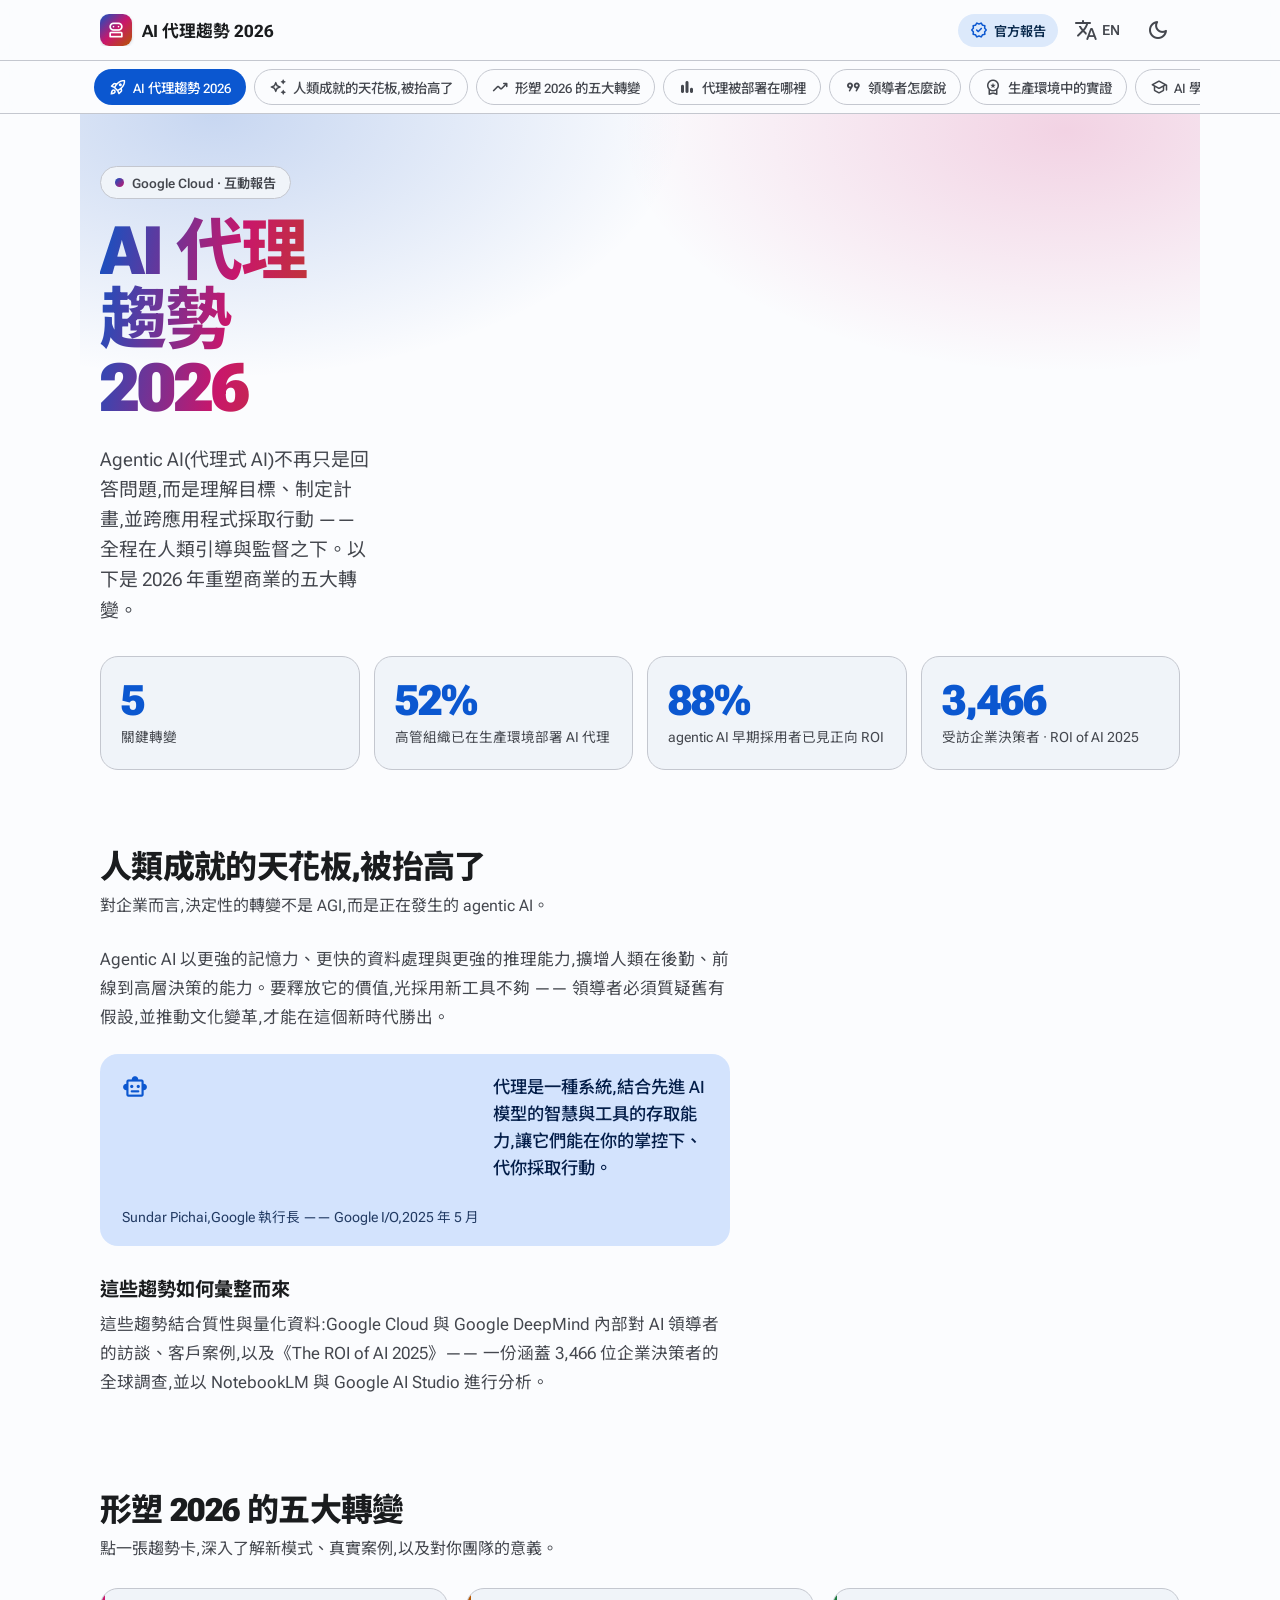
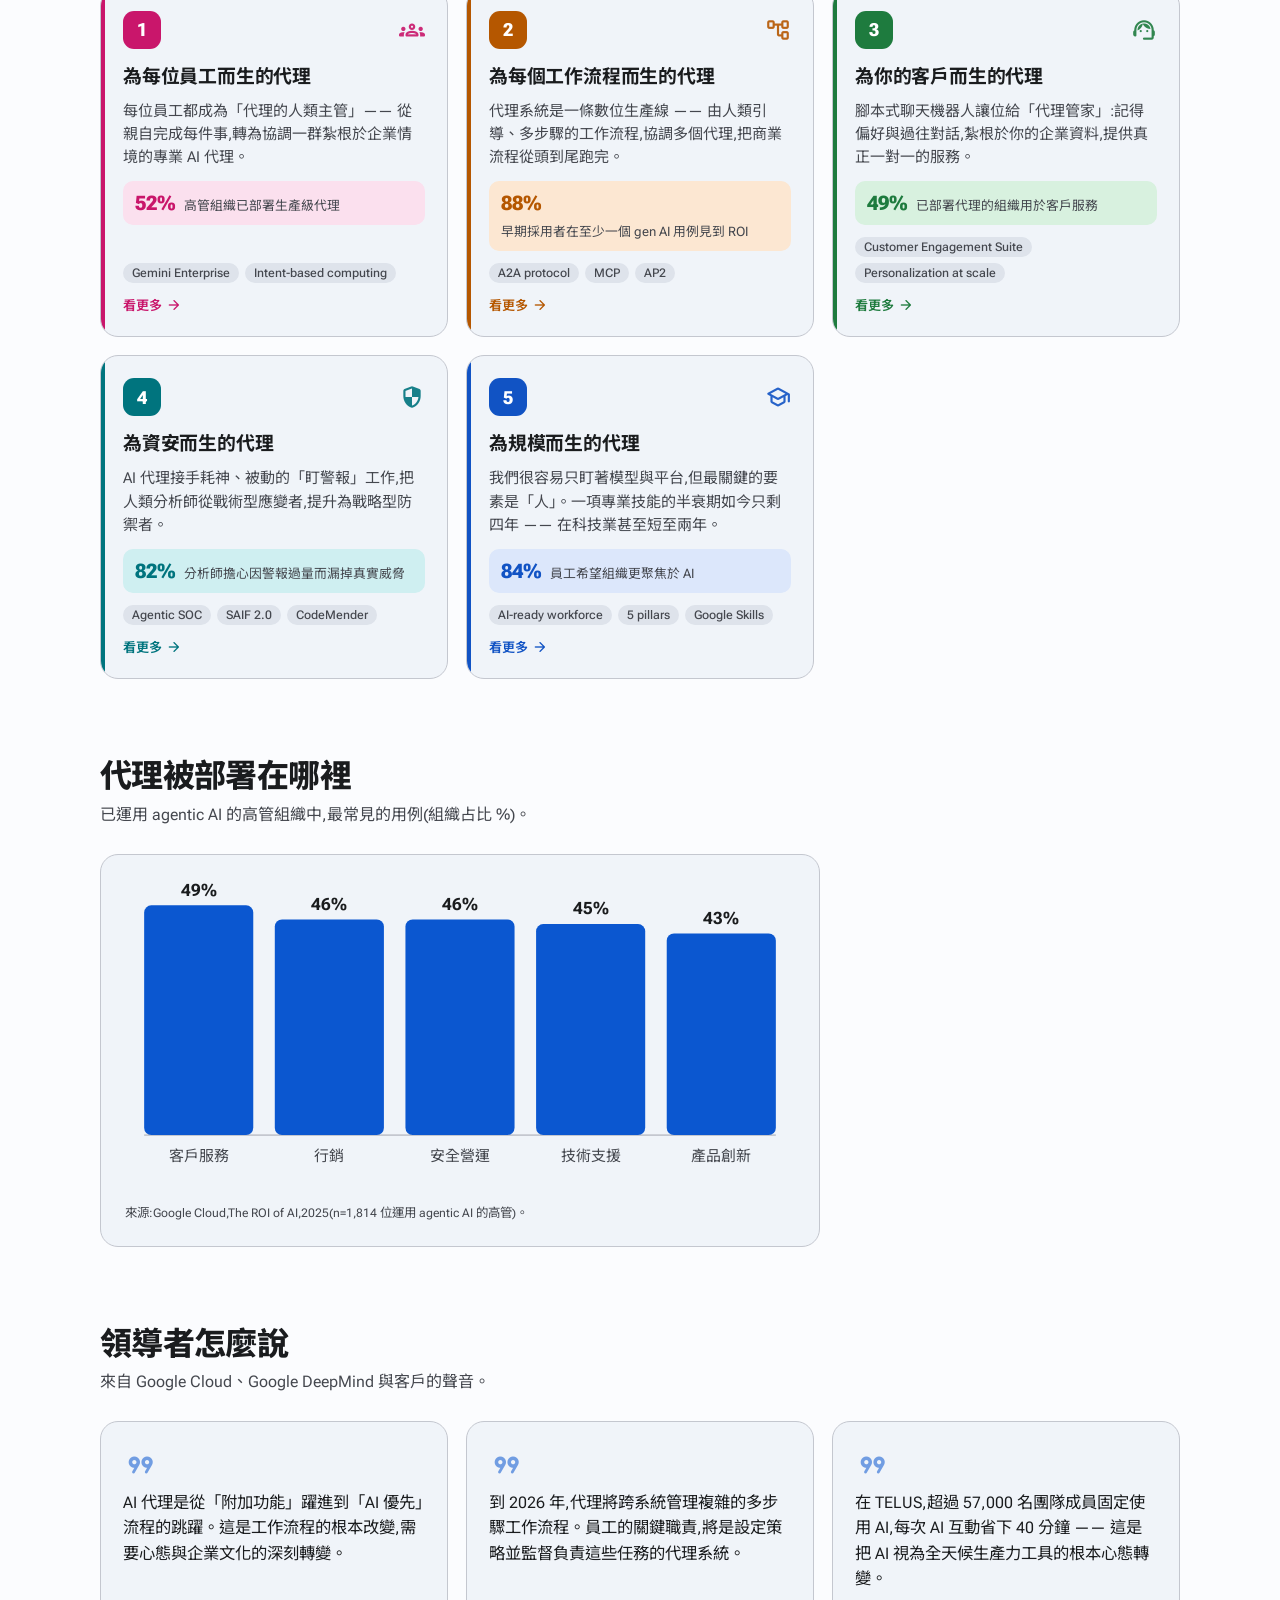
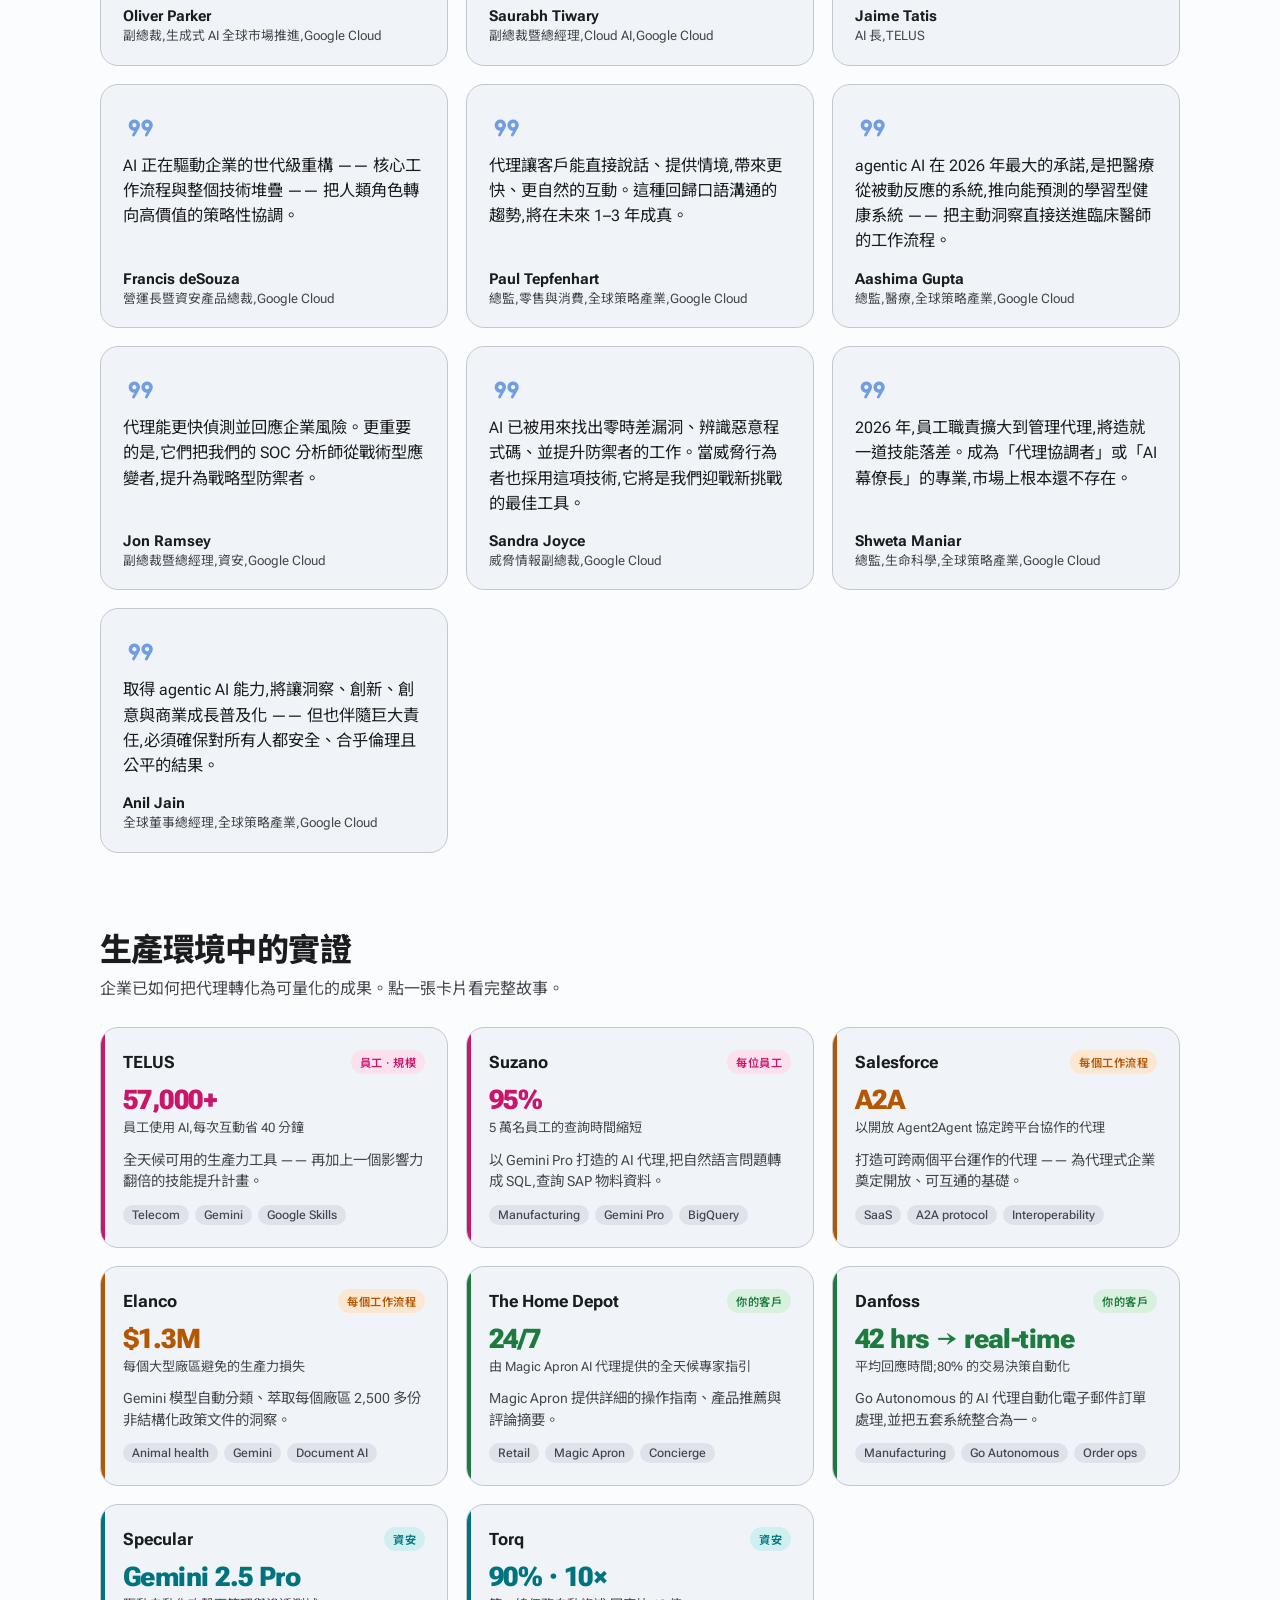
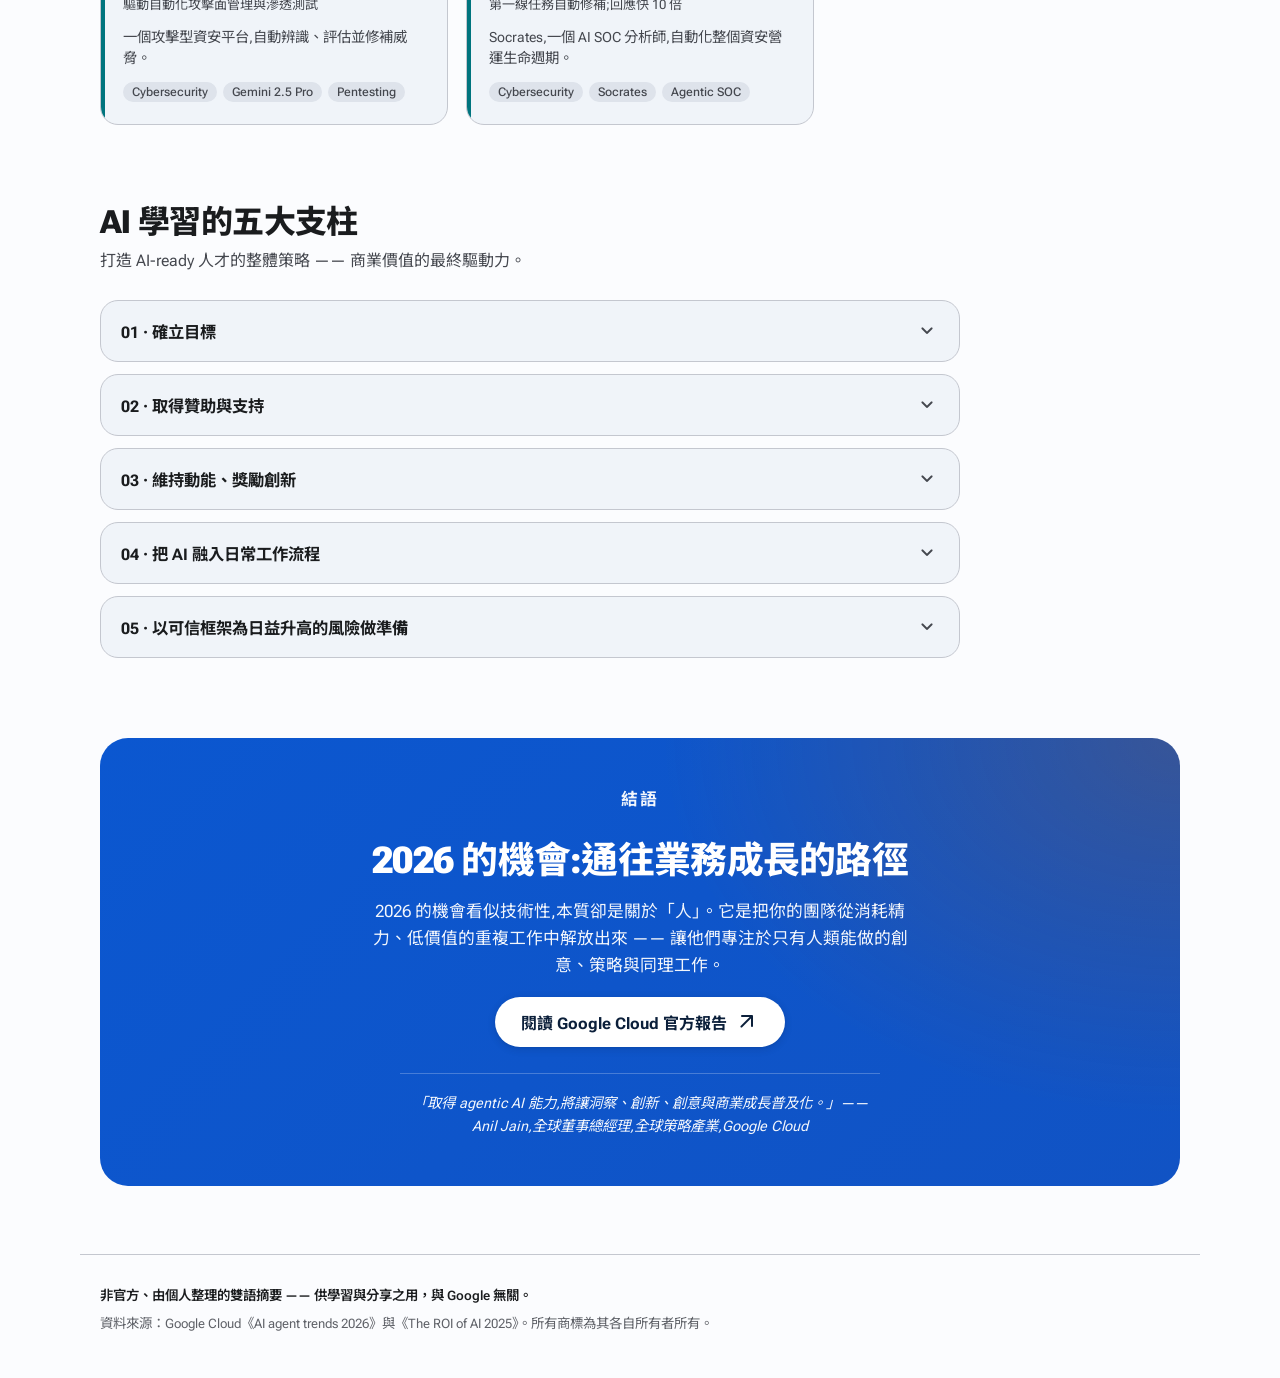
==== commit d63ab469: "fix: 語言改由網址決定,語言切換鈕變成真正的連結 原本語言是 localStorage 說了算(`lsGet("lang") || "en"`),切換鈕是 onclick 就地重畫。兩個後果:沒有" ====
--- a/index.html
+++ b/index.html
@@ -1,5 +1,5 @@
 <!DOCTYPE html>
-<html lang="zh" data-theme="light">
+<html lang="zh-Hant" data-theme="light">
 <head>
   <!-- ==== Google Analytics 4 (Measurement ID: G-3LR94YY7QD) ==== -->
   <script async src="https://www.googletagmanager.com/gtag/js?id=G-3LR94YY7QD"></script>
@@ -15,7 +15,7 @@
 
   <!-- ==== Primary meta (document.title kept in sync by app.js from SITE_META) ==== -->
   <title>AI agent trends 2026 · 五大轉變互動整理 | Google Cloud(非官方)</title>
-  <meta name="description" content="An interactive, bilingual (EN/中文) summary of Google Cloud's AI agent trends 2026 — the five shifts redefining roles, workflows, and business value. Unofficial study & sharing edition." />
+  <meta name="description" content="Google Cloud 的 AI 代理趨勢 2026:重塑角色、工作流程與商業價值的五大轉變。互動、雙語、可搜尋的非官方整理。" />
   <link rel="canonical" href="https://google-ai-agent-trends-2026.peteraim.com/" />
   <meta name="theme-color" content="#0B57D0" />
 
@@ -24,7 +24,7 @@
   <meta property="og:title" content="AI agent trends 2026 · 五大轉變互動整理" />
   <meta property="og:description" content="Google Cloud 的 AI 代理趨勢 2026:重塑角色、工作流程與商業價值的五大轉變。互動、雙語、可搜尋的非官方整理。" />
   <meta property="og:url" content="https://google-ai-agent-trends-2026.peteraim.com/" />
-  <meta property="og:image" content="https://tingwei161803.github.io/google-ai-agent-trends-2026/assets/og-image.png" />
+  <meta property="og:image" content="https://google-ai-agent-trends-2026.peteraim.com/assets/og-image.png" />
   <meta property="og:image:width" content="1200" />
   <meta property="og:image:height" content="630" />
 
@@ -32,7 +32,7 @@
   <meta name="twitter:card" content="summary_large_image" />
   <meta name="twitter:title" content="AI agent trends 2026 · 五大轉變互動整理" />
   <meta name="twitter:description" content="Google Cloud 的 AI 代理趨勢 2026:五大轉變,互動、雙語呈現(非官方整理)。" />
-  <meta name="twitter:image" content="https://tingwei161803.github.io/google-ai-agent-trends-2026/assets/og-image.png" />
+  <meta name="twitter:image" content="https://google-ai-agent-trends-2026.peteraim.com/assets/og-image.png" />
 
   <!-- ==== JSON-LD structured data ==== -->
   <script type="application/ld+json">
@@ -42,7 +42,7 @@
     "name": "AI agent trends 2026",
     "alternateName": "AI 代理趨勢 2026",
     "description": "An interactive, bilingual summary of Google Cloud's AI agent trends 2026 — five shifts redefining roles, workflows, and business value.",
-    "url": "https://tingwei161803.github.io/google-ai-agent-trends-2026/",
+    "url": "https://google-ai-agent-trends-2026.peteraim.com/",
     "inLanguage": ["en", "zh-Hant"],
     "isBasedOn": "https://cloud.google.com/resources/content/ai-agent-trends-2026"
   }
@@ -76,11 +76,11 @@
           <span class="src-link__txt" data-i18n="sourceTxt">Official report</span>
         </a>
 
-        <button class="icon-btn" id="langToggle" type="button"
-                title="Language" aria-label="Toggle language / 切換語言">
+        <a class="icon-btn" id="langToggle" href="/en/" hreflang="en" rel="alternate"
+           title="English version" aria-label="English version">
           <span class="material-symbols-rounded">translate</span>
-          <span class="icon-btn__txt" id="langLabel">中</span>
-        </button>
+          <span class="icon-btn__txt" id="langLabel">EN</span>
+        </a>
 
         <button class="icon-btn" id="themeToggle" type="button"
                 title="Theme" aria-label="Toggle theme / 切換主題">
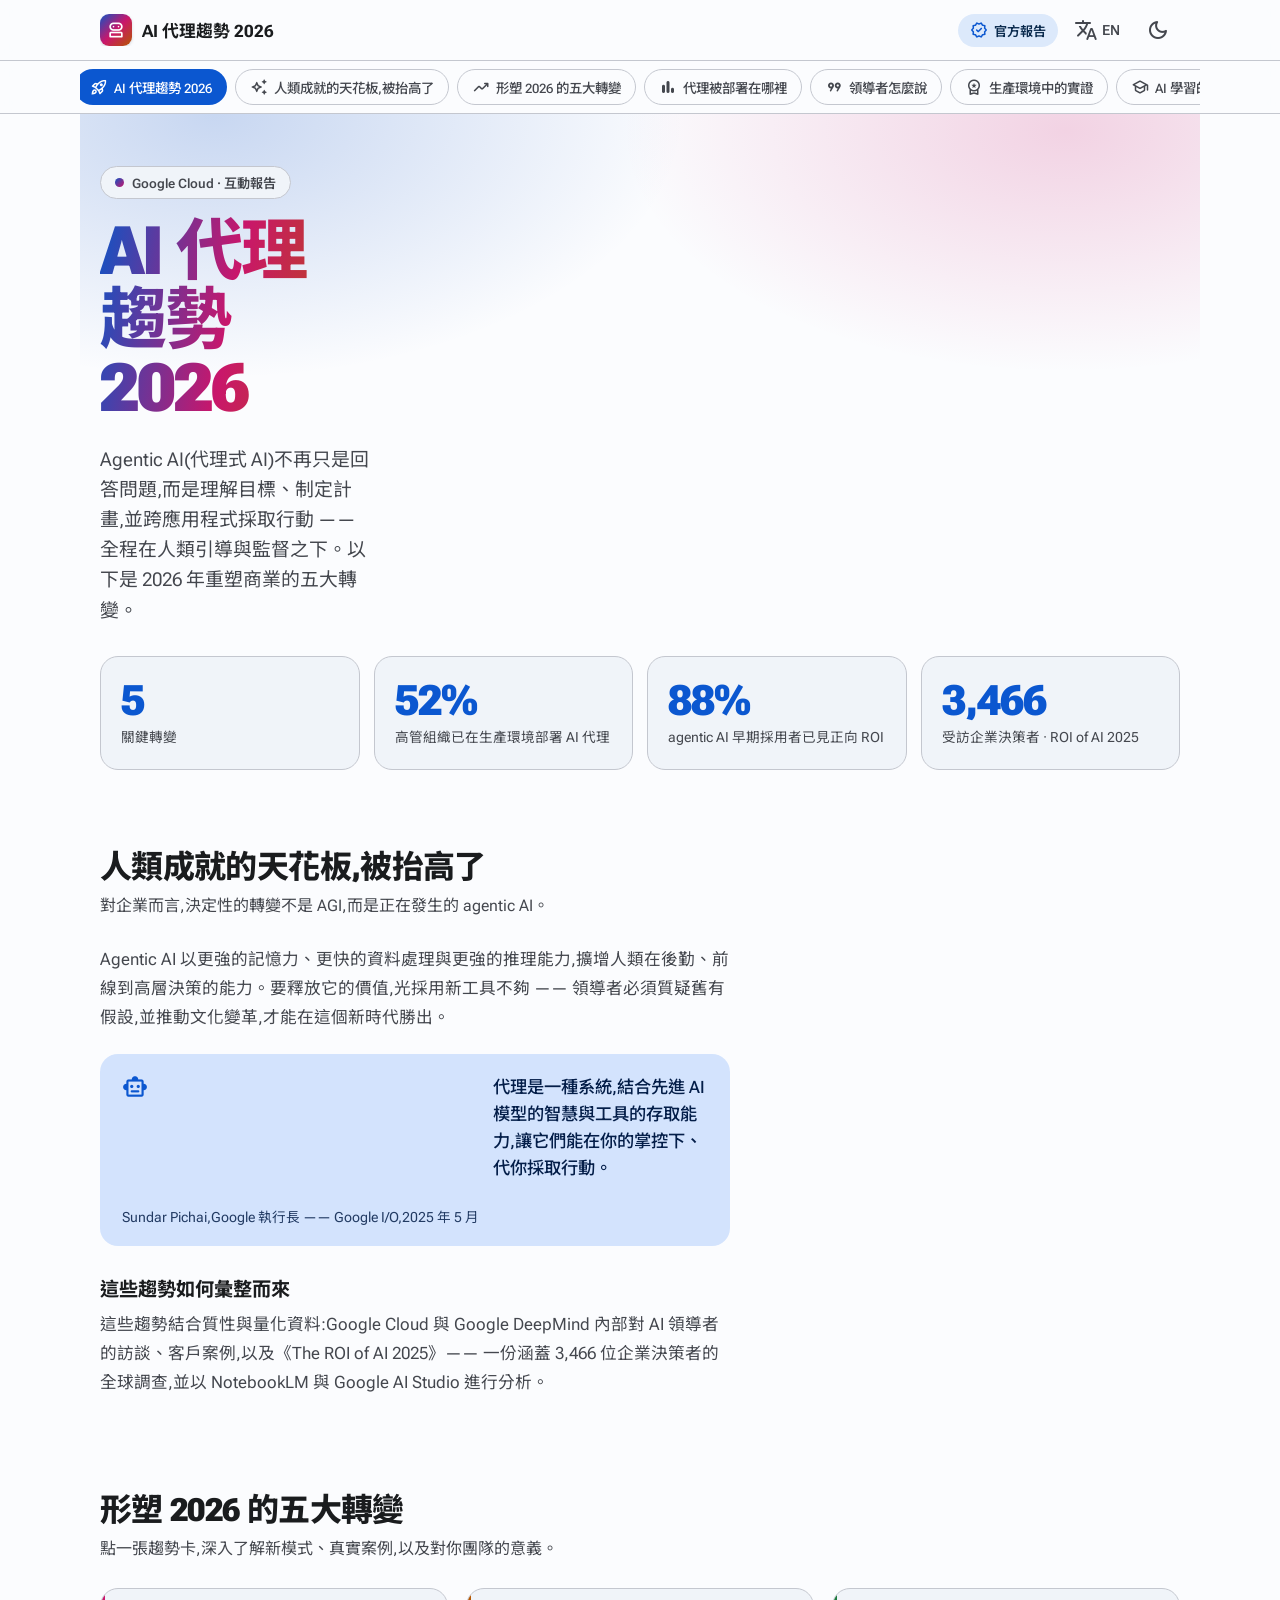
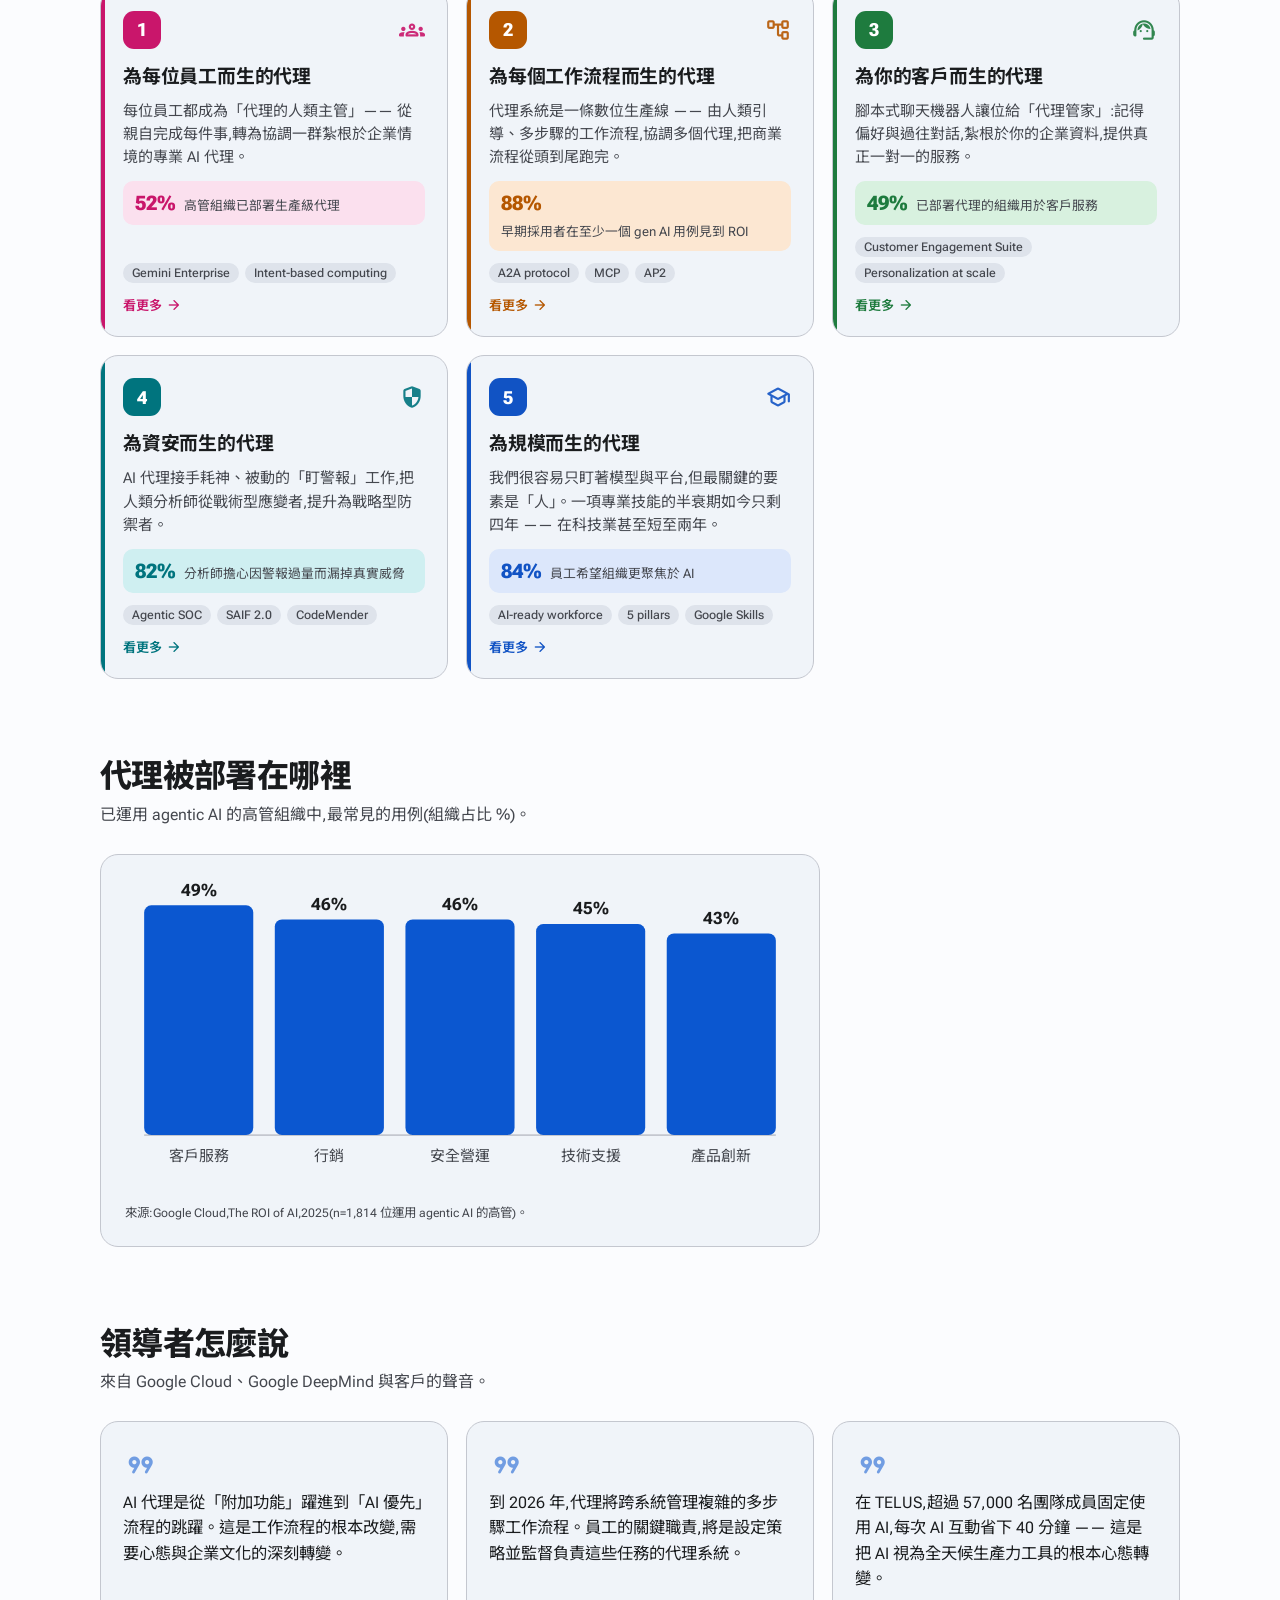
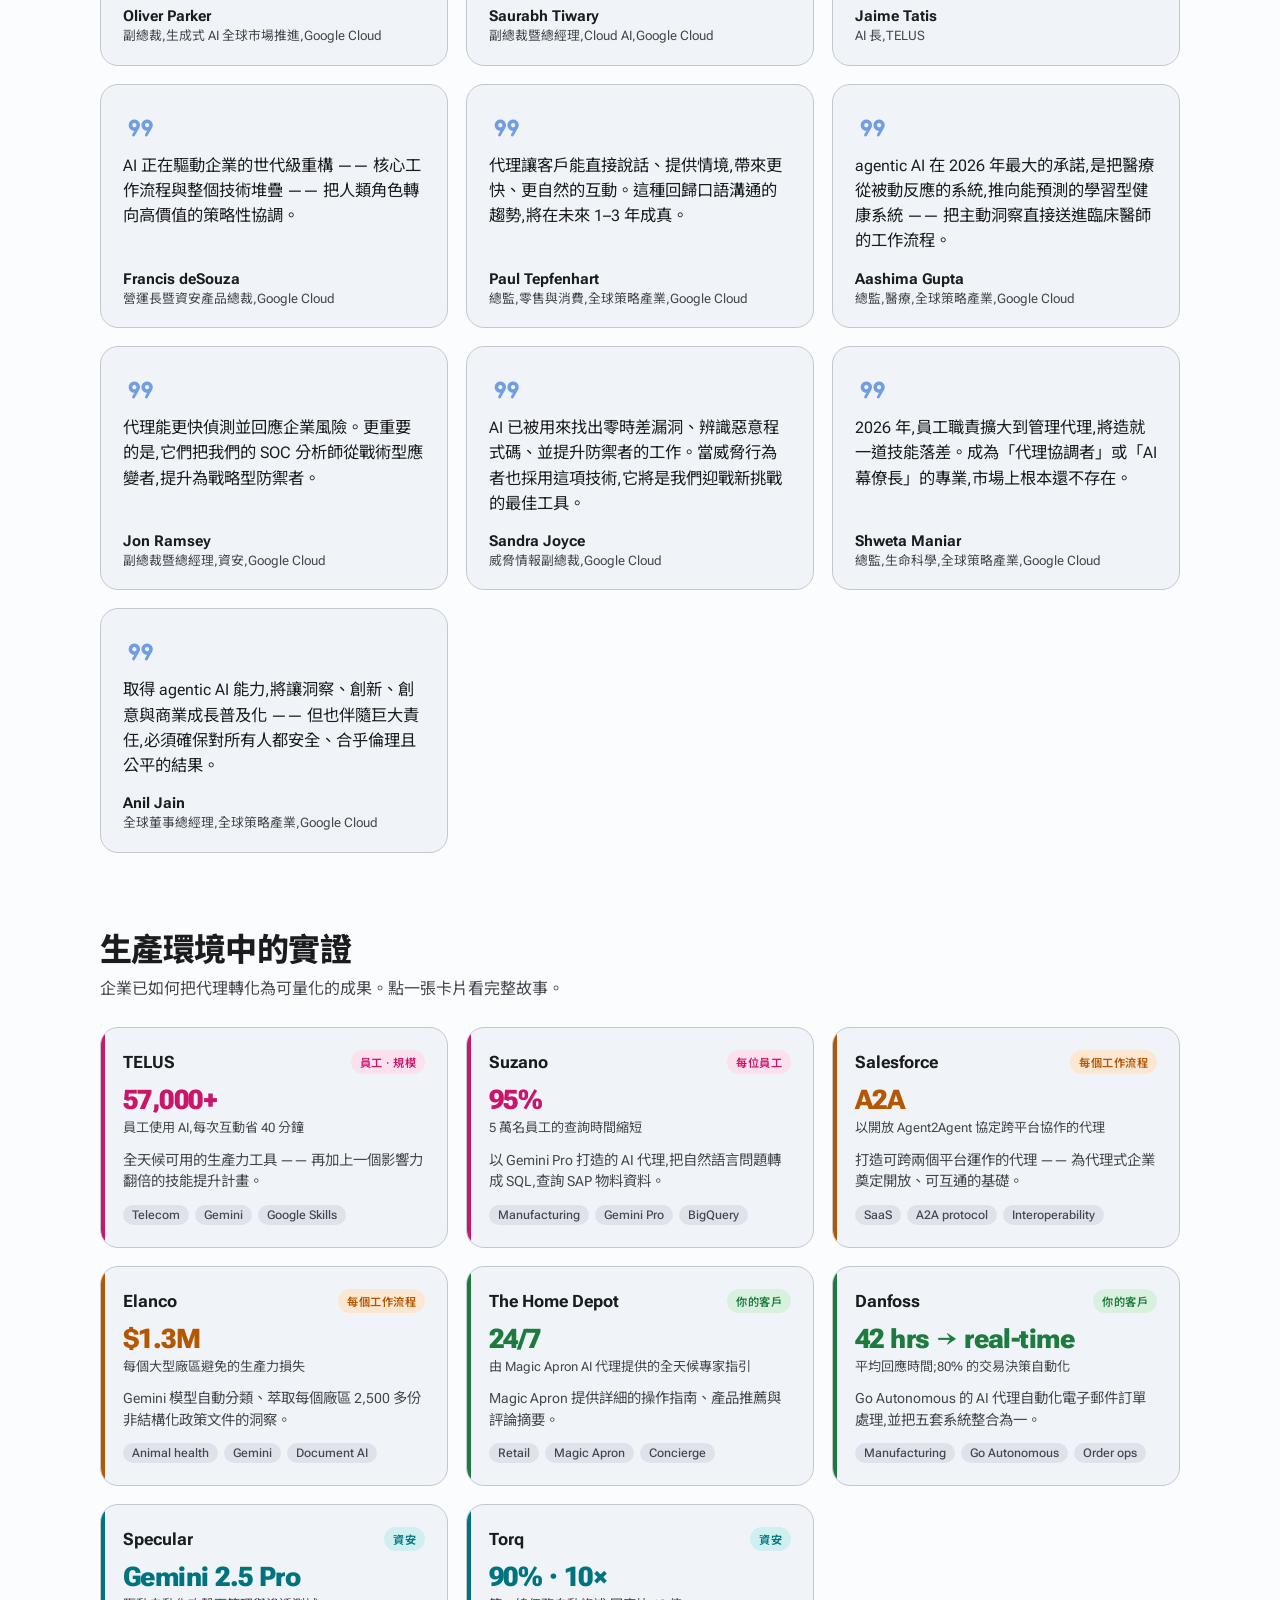
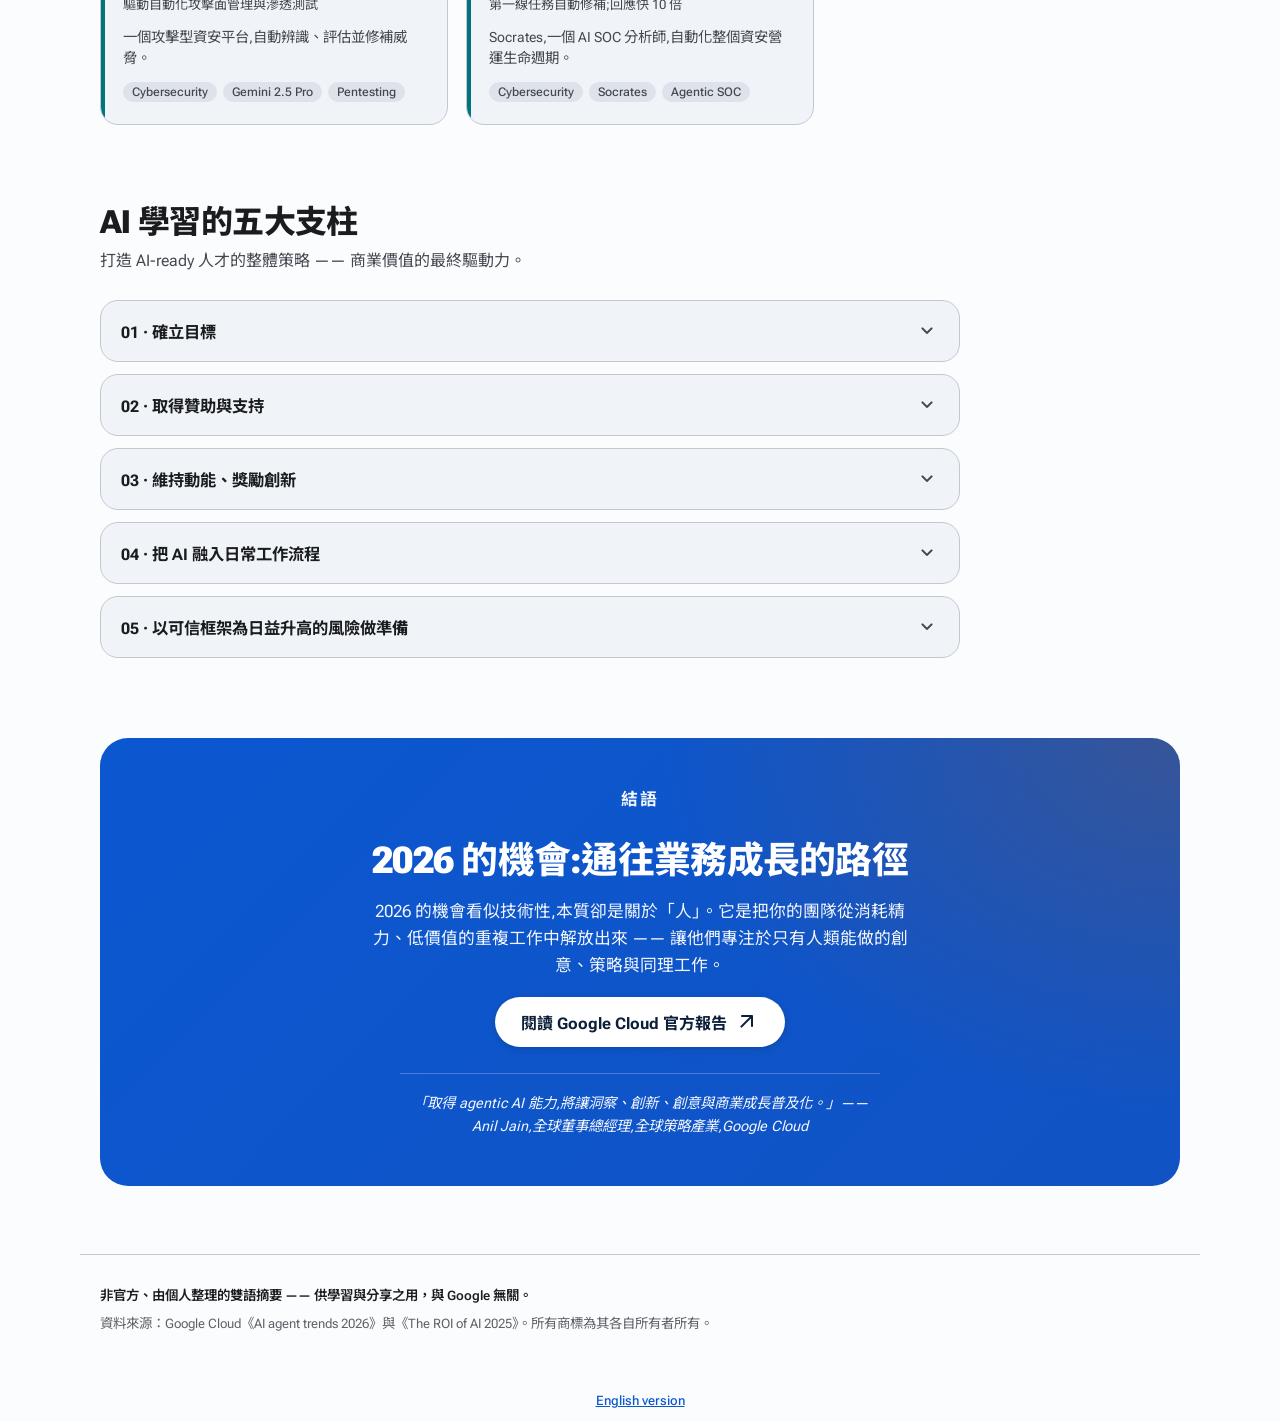
==== commit a06f1329: "feat: 英文版有了自己的網址(/en/),兩個語言互相標註 英文內容原本只活在 data/data.js 的字典裡,要按下切換鈕才由瀏覽器畫出來 —— 沒有網址,就沒有任何東西可以被收錄。上一個 " ====
--- a/index.html
+++ b/index.html
@@ -17,6 +17,9 @@
   <title>AI agent trends 2026 · 五大轉變互動整理 | Google Cloud(非官方)</title>
   <meta name="description" content="Google Cloud 的 AI 代理趨勢 2026:重塑角色、工作流程與商業價值的五大轉變。互動、雙語、可搜尋的非官方整理。" />
   <link rel="canonical" href="https://google-ai-agent-trends-2026.peteraim.com/" />
+  <link rel="alternate" hreflang="zh-Hant" href="https://google-ai-agent-trends-2026.peteraim.com/" />
+  <link rel="alternate" hreflang="en" href="https://google-ai-agent-trends-2026.peteraim.com/en/" />
+  <link rel="alternate" hreflang="x-default" href="https://google-ai-agent-trends-2026.peteraim.com/" />
   <meta name="theme-color" content="#0B57D0" />
 
   <!-- ==== Open Graph ==== -->
@@ -122,5 +125,6 @@
   <!-- ==== Scripts (order matters: data first) ==== -->
   <script src="data/data.js"></script>
   <script src="assets/app.js"></script>
+<p class="lang-alt-link" style="text-align:center;padding:12px;"><a href="/en/" hreflang="en" rel="alternate" lang="en">English version</a></p>
 </body>
 </html>
--- a/assets/styles.css
+++ b/assets/styles.css
@@ -679,6 +679,18 @@
 .footer__main { margin: 0 0 6px; font-weight: 600; color: var(--on-surface); }
 .footer__sub { margin: 0; opacity: .85; }
 
+/* ---- Plain link to this page in the other language, below the footer. It is
+        the path that still works when the app bar's JS has not run — which is
+        exactly the first pass a crawler makes. The global `a` reset strips link
+        affordance, so put it back here or it reads as stray text. ---- */
+.lang-alt-link { margin: 0; }
+.lang-alt-link a {
+  color: var(--primary);
+  text-decoration: underline;
+  font-size: .84rem;
+  font-weight: 500;
+}
+
 /* ---- Responsive ---- */
 @media (max-width: 600px) {
   .grid--trends, .grid--cases, .quotes-grid { grid-template-columns: 1fr; }
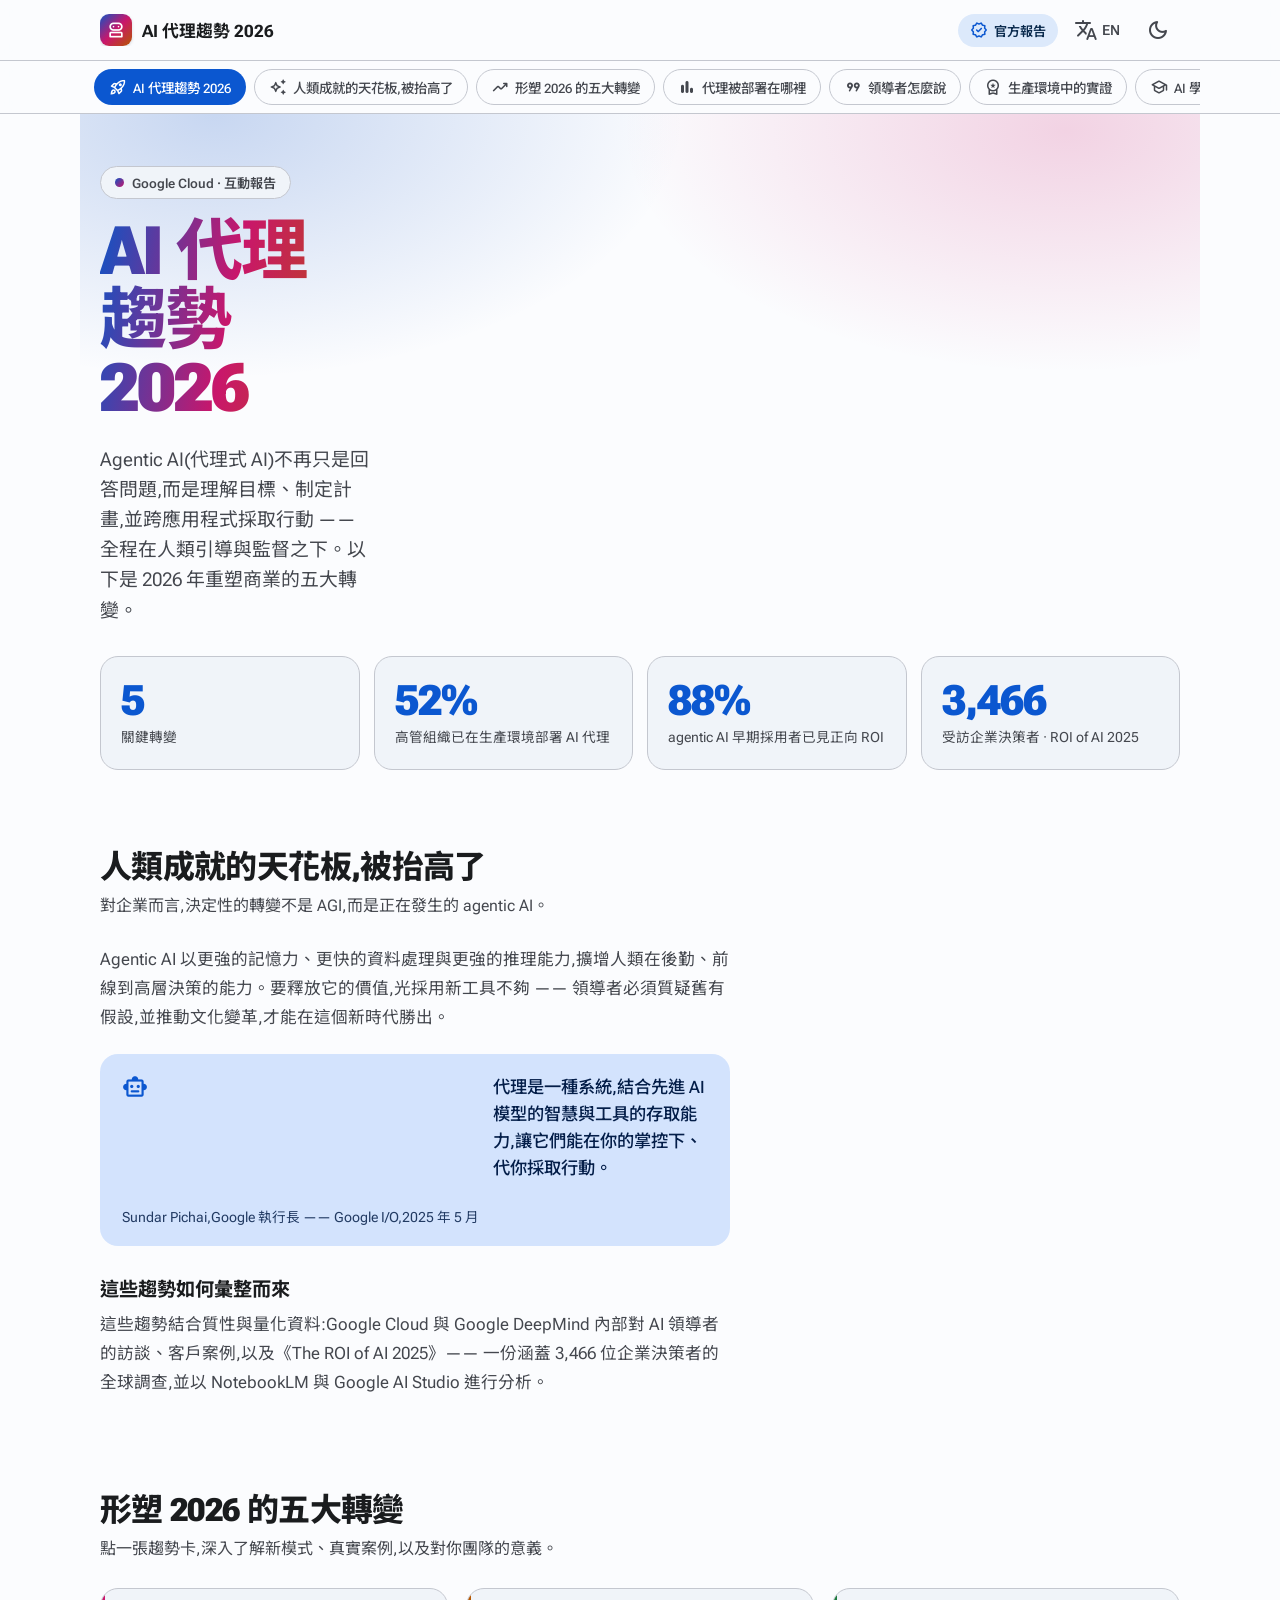
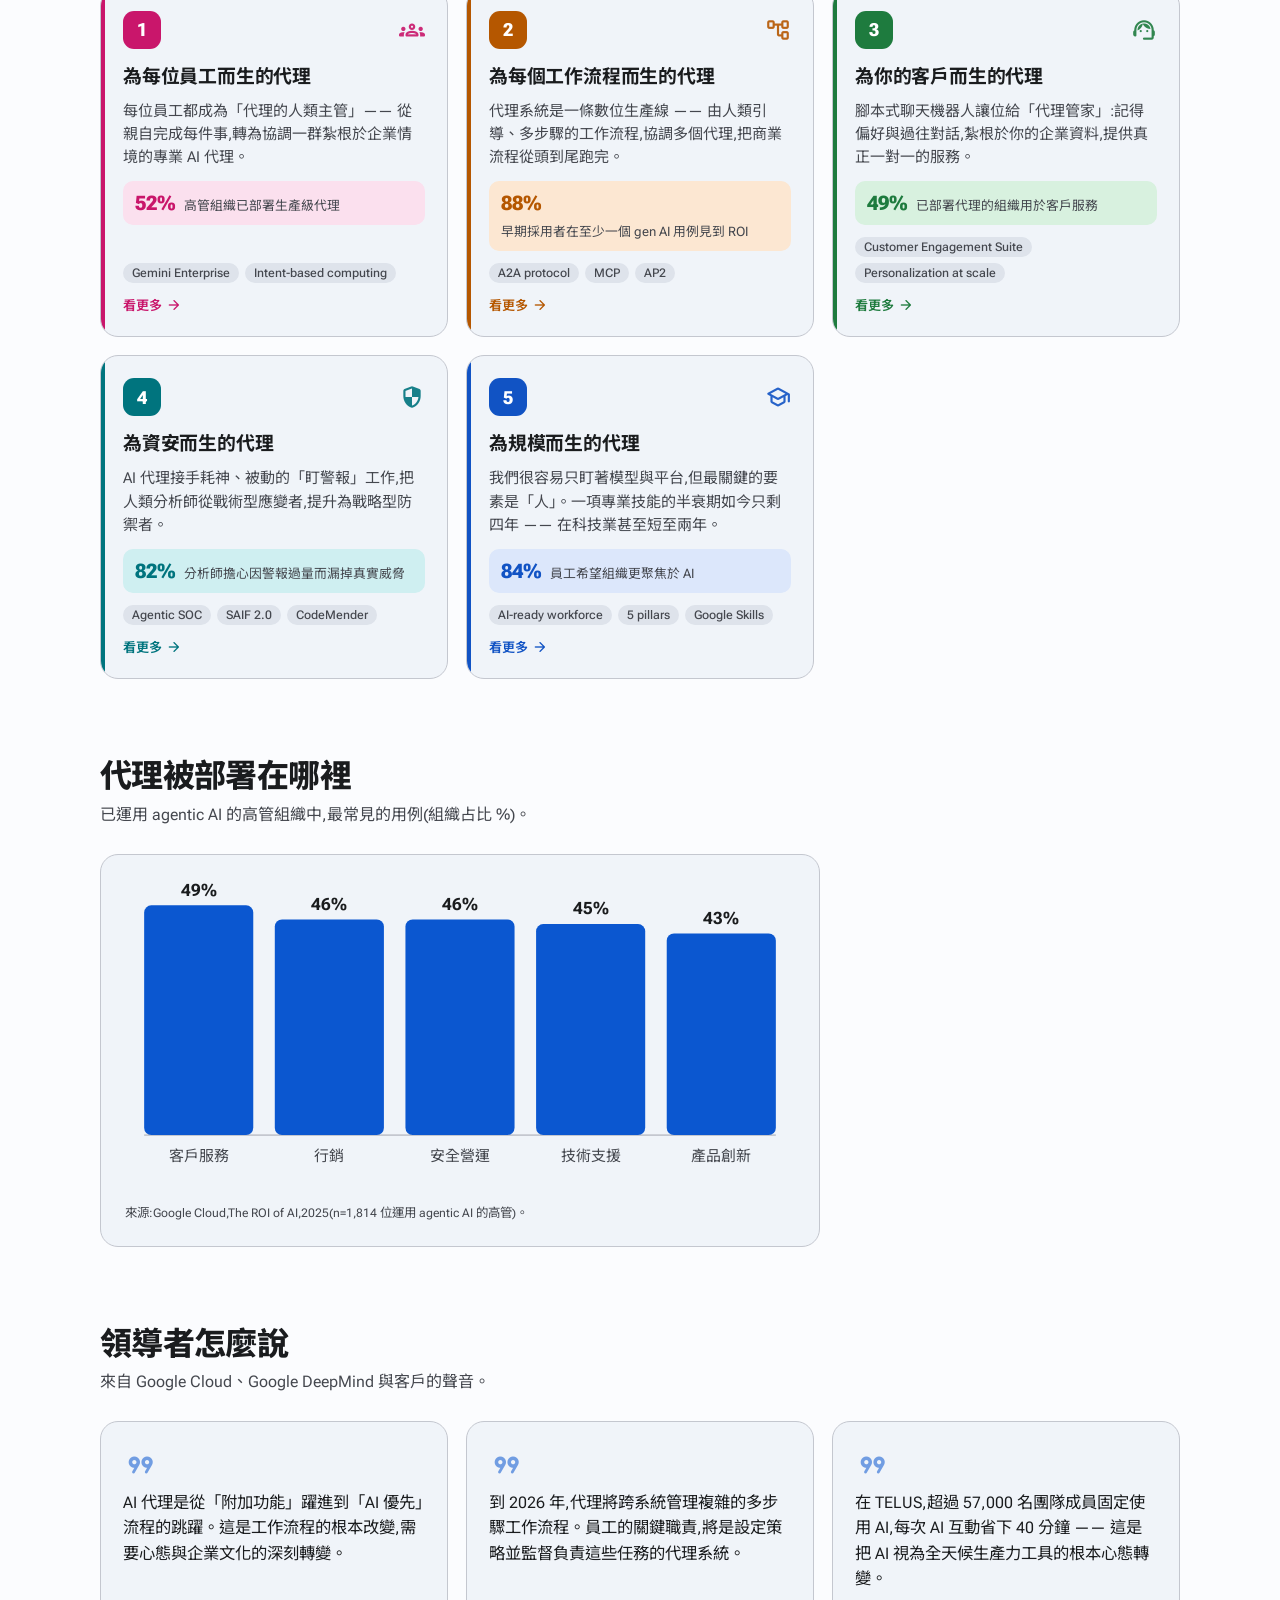
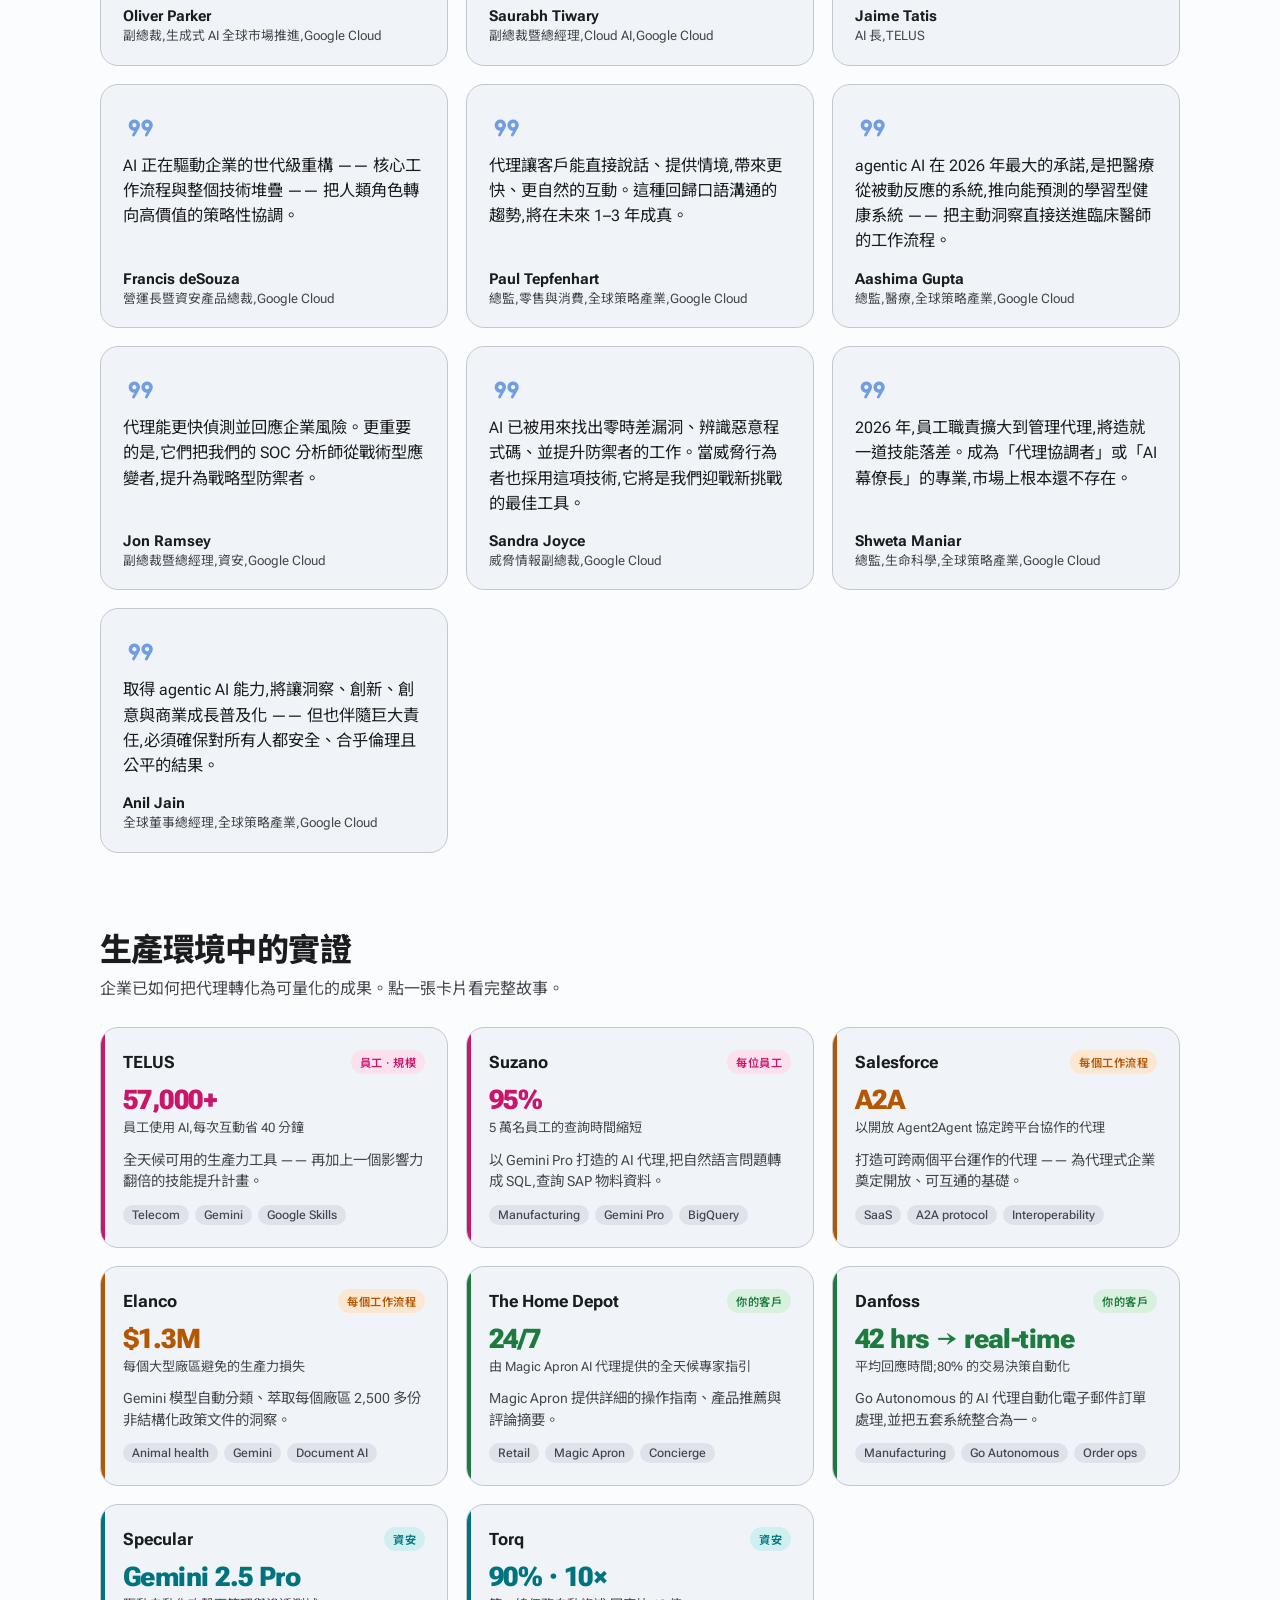
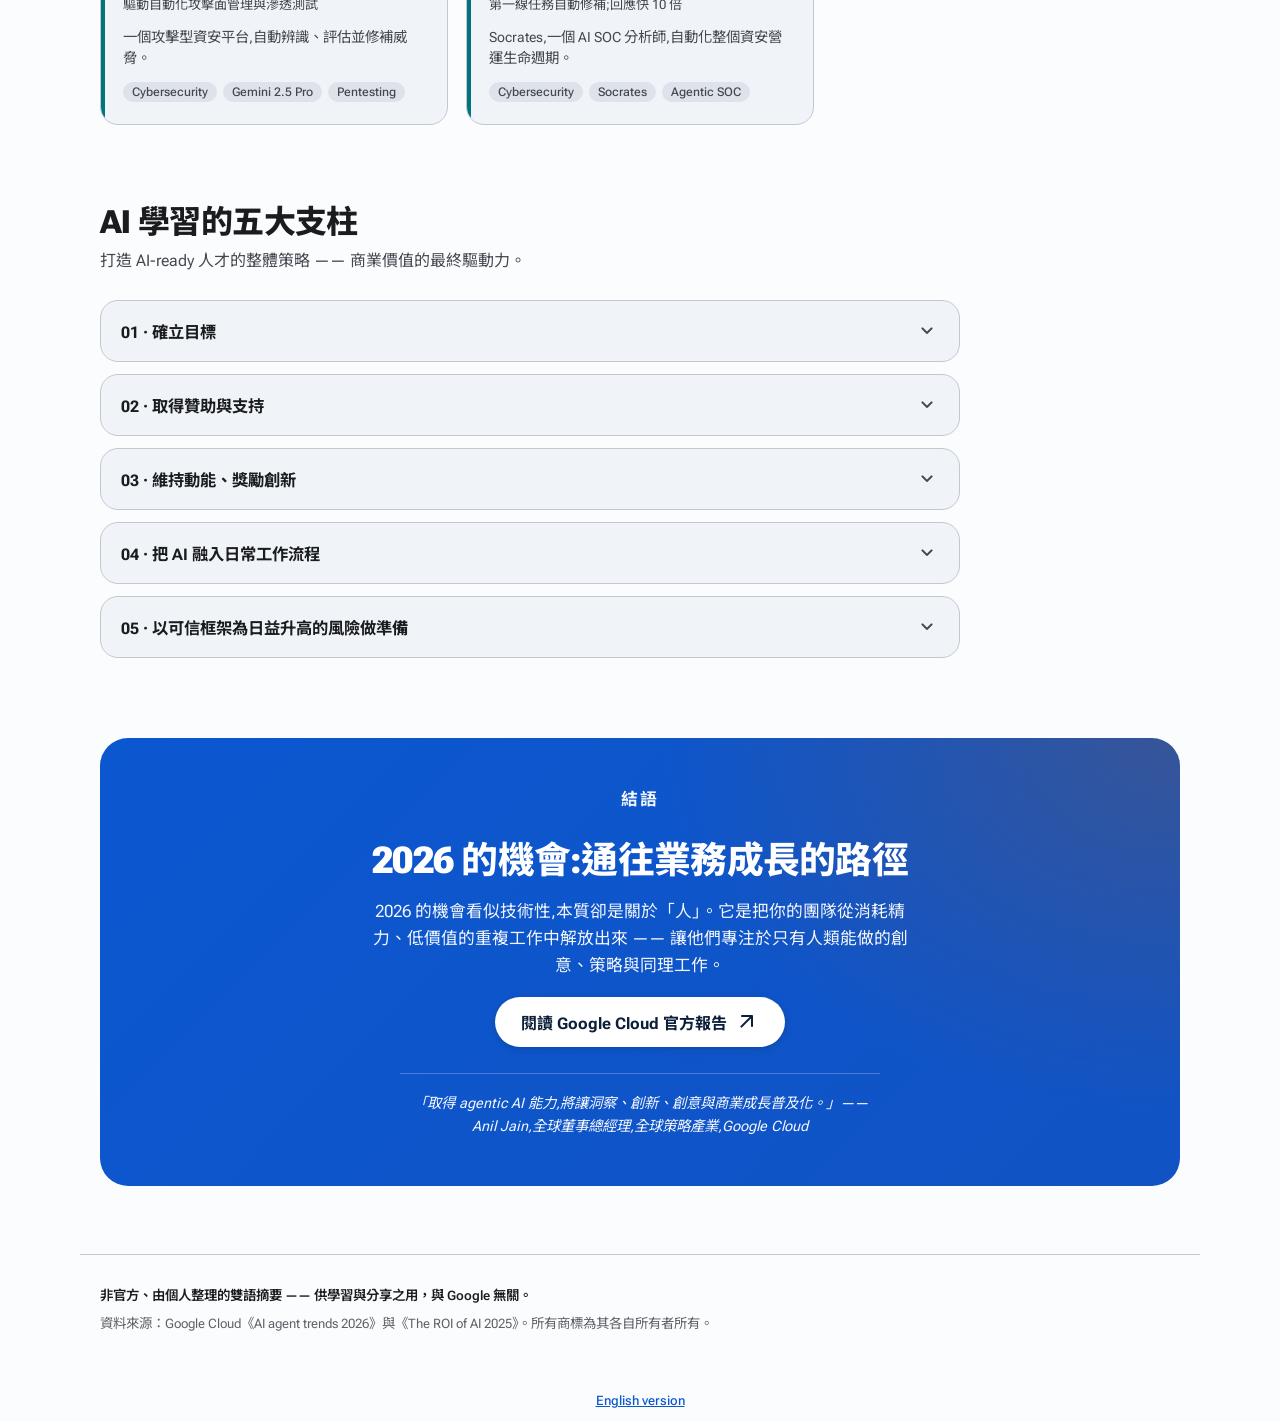
==== commit 88a59d87: "fix: og:image 尺寸宣告改為圖檔實際大小 2400×1260 這個站的社群預覽原本就正常:og:image 用絕對網址、twitter:card 與 twitter:image 都在,as" ====
--- a/index.html
+++ b/index.html
@@ -28,8 +28,8 @@
   <meta property="og:description" content="Google Cloud 的 AI 代理趨勢 2026:重塑角色、工作流程與商業價值的五大轉變。互動、雙語、可搜尋的非官方整理。" />
   <meta property="og:url" content="https://google-ai-agent-trends-2026.peteraim.com/" />
   <meta property="og:image" content="https://google-ai-agent-trends-2026.peteraim.com/assets/og-image.png" />
-  <meta property="og:image:width" content="1200" />
-  <meta property="og:image:height" content="630" />
+  <meta property="og:image:width" content="2400" />
+  <meta property="og:image:height" content="1260" />
 
   <!-- ==== Twitter ==== -->
   <meta name="twitter:card" content="summary_large_image" />
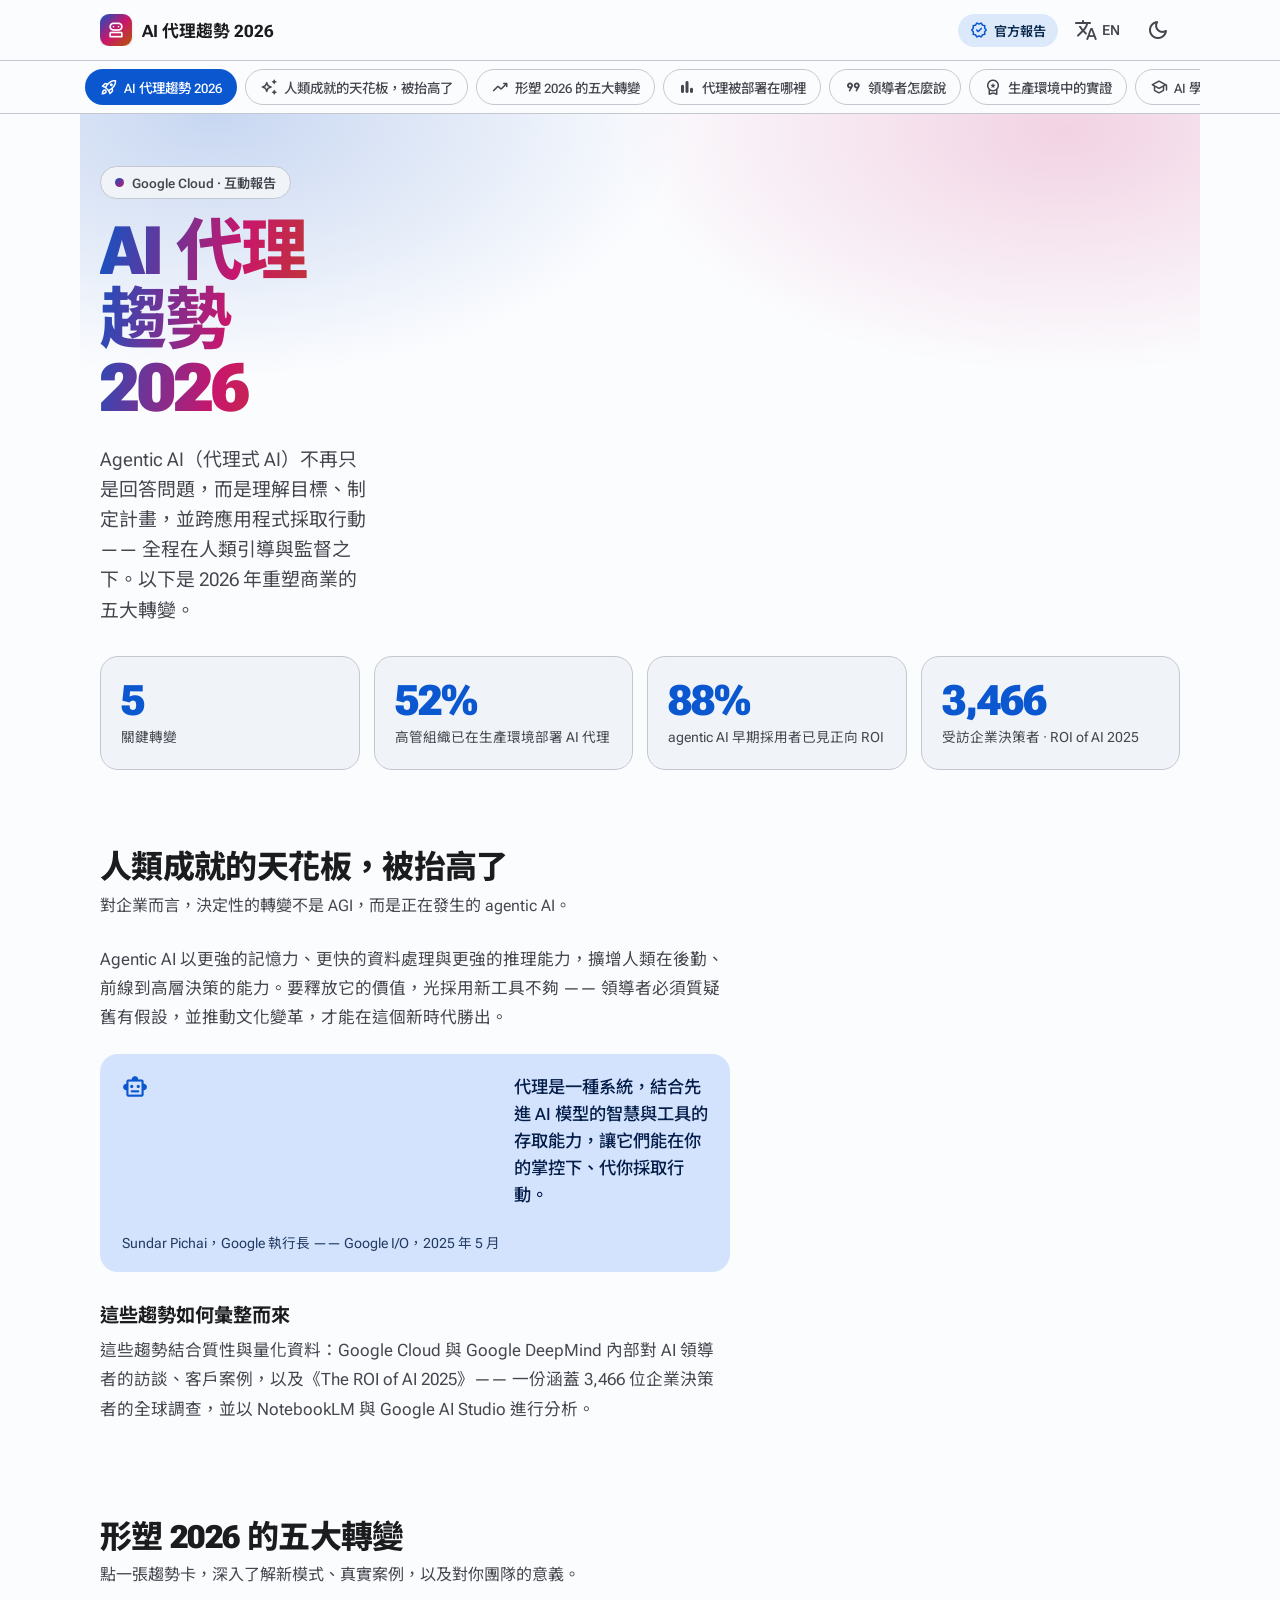
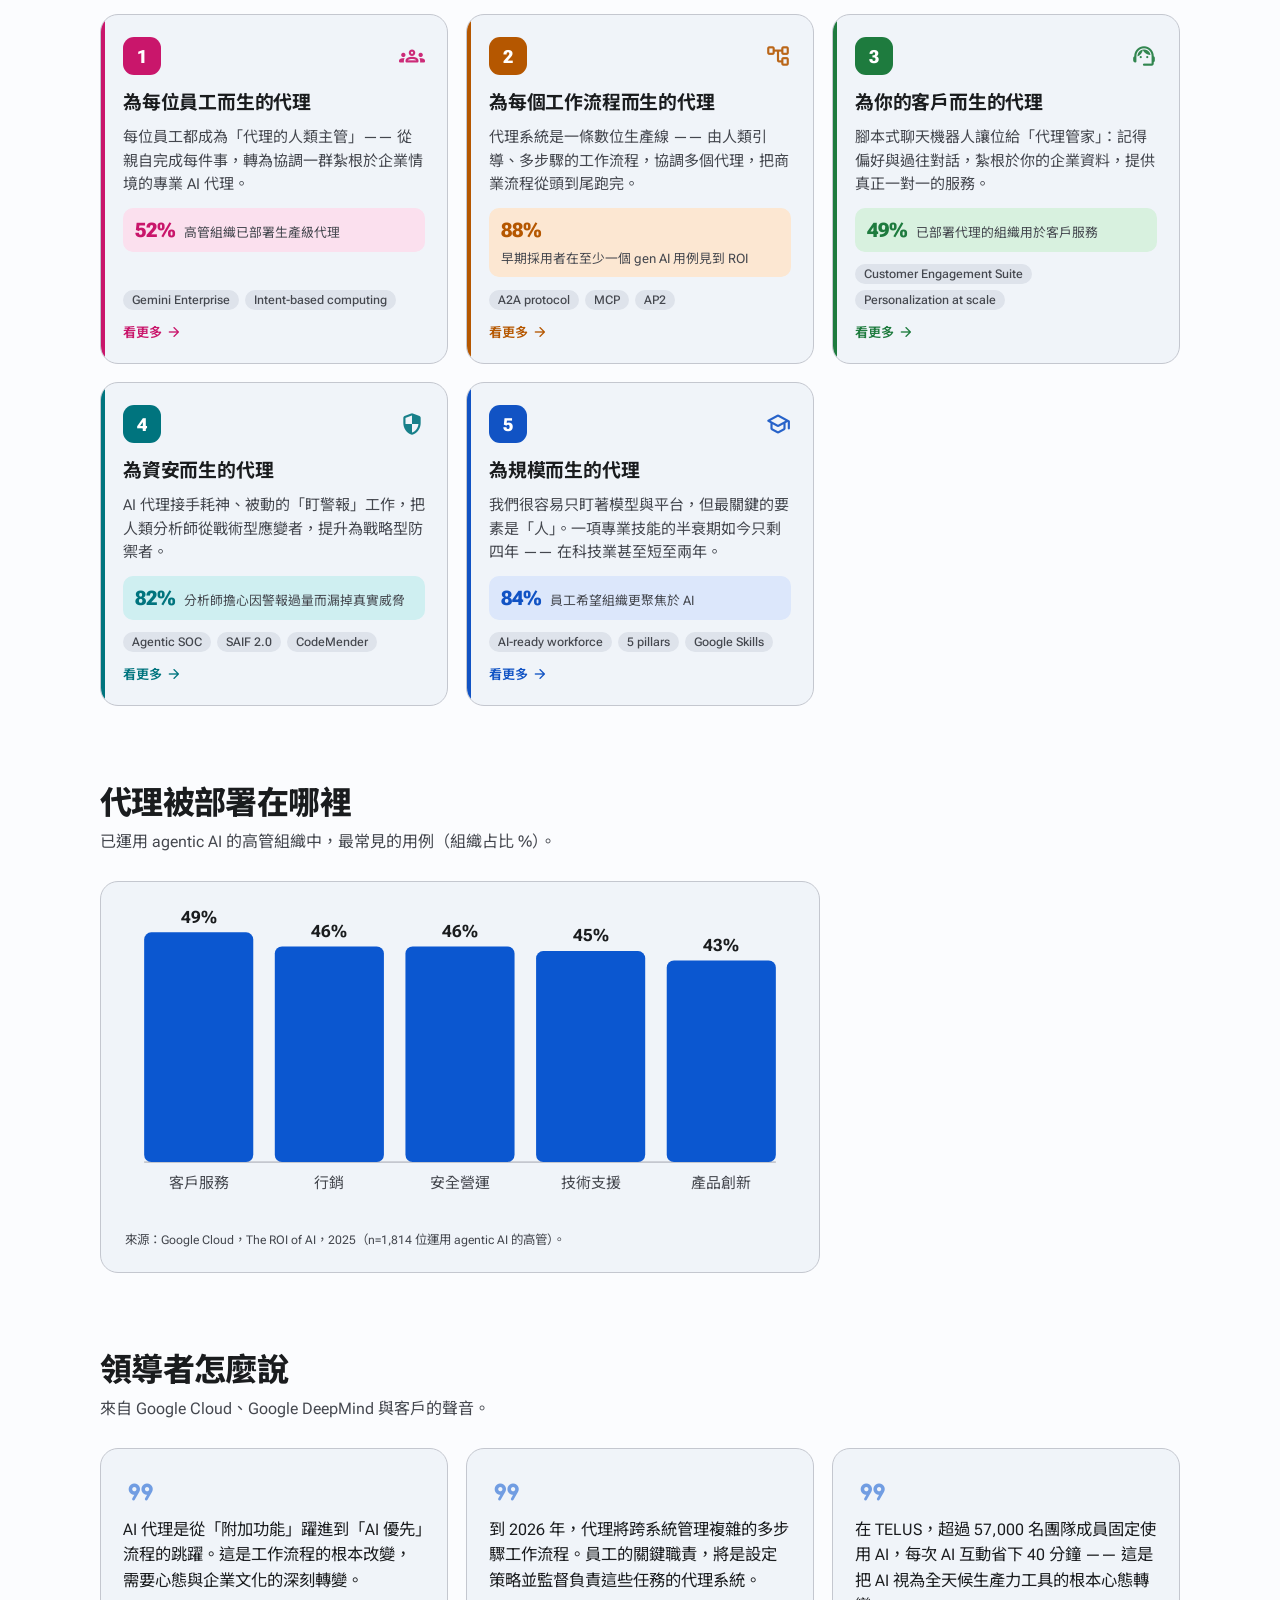
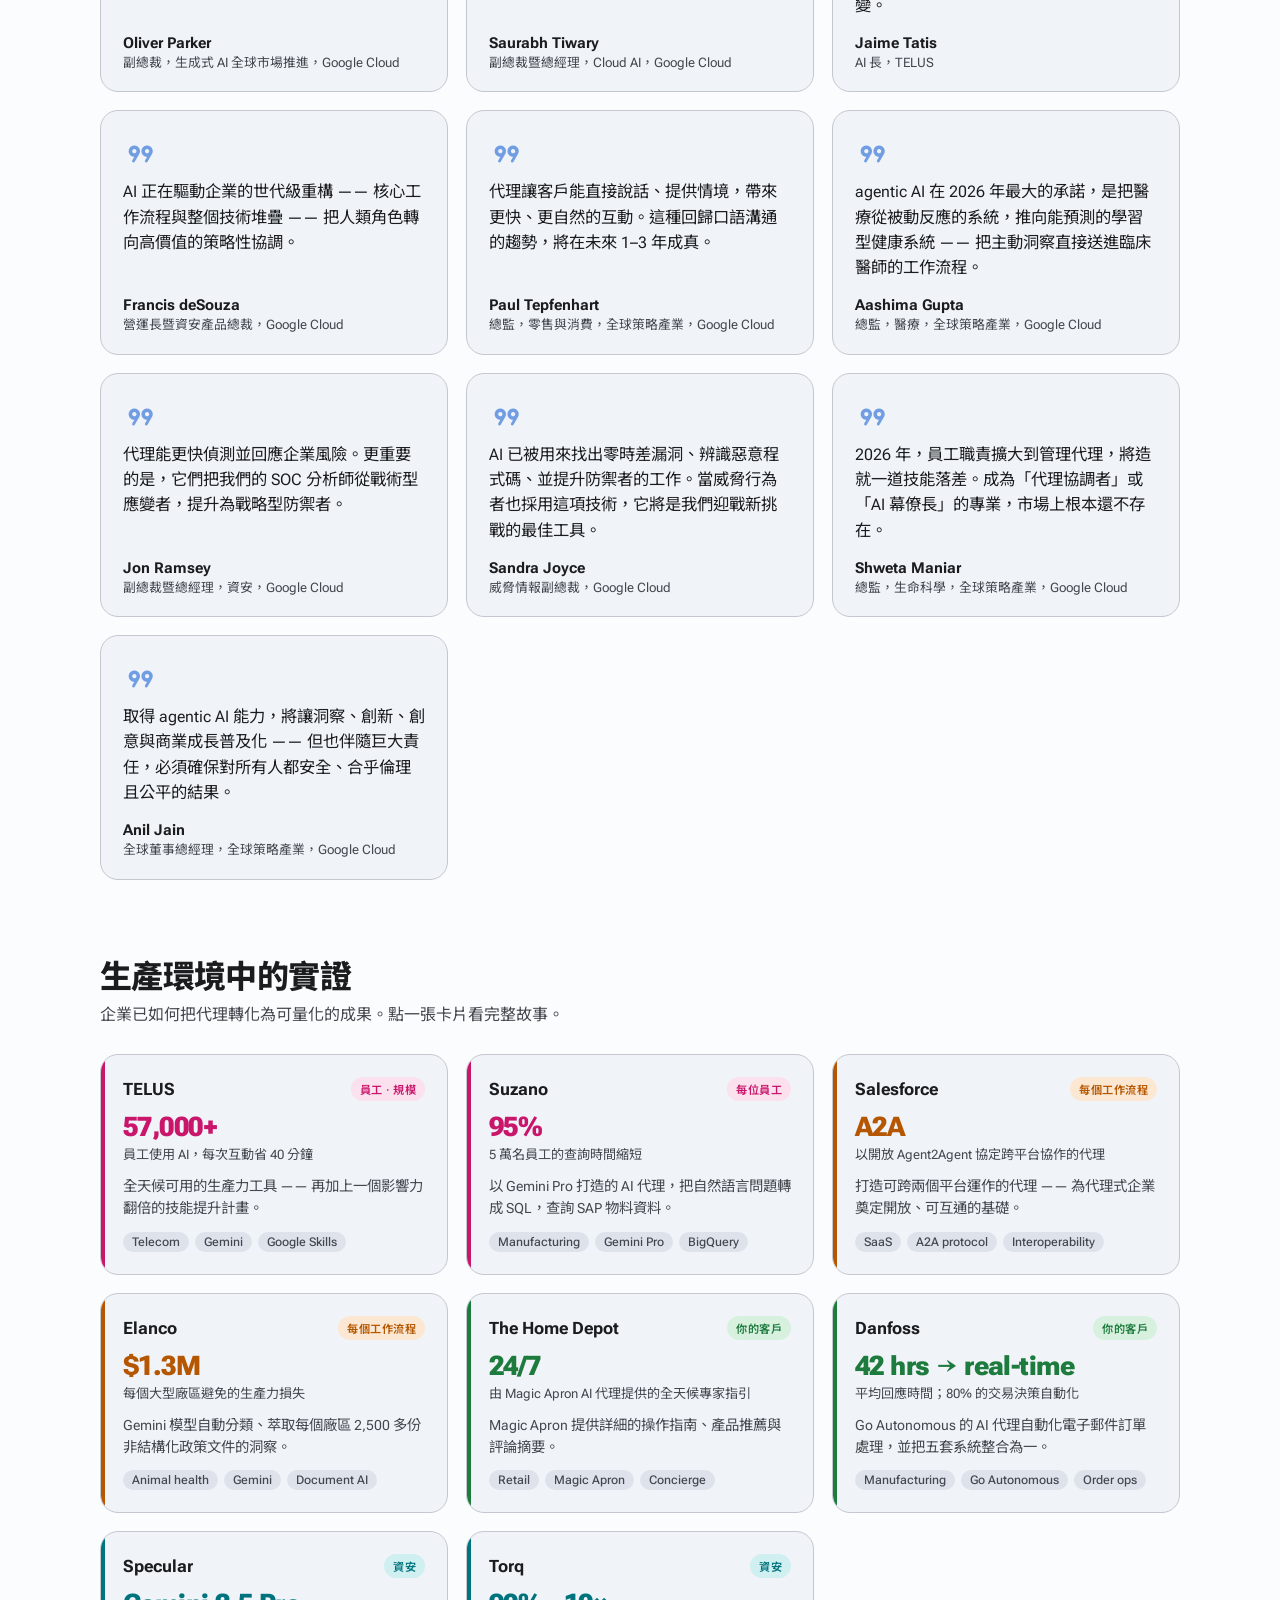
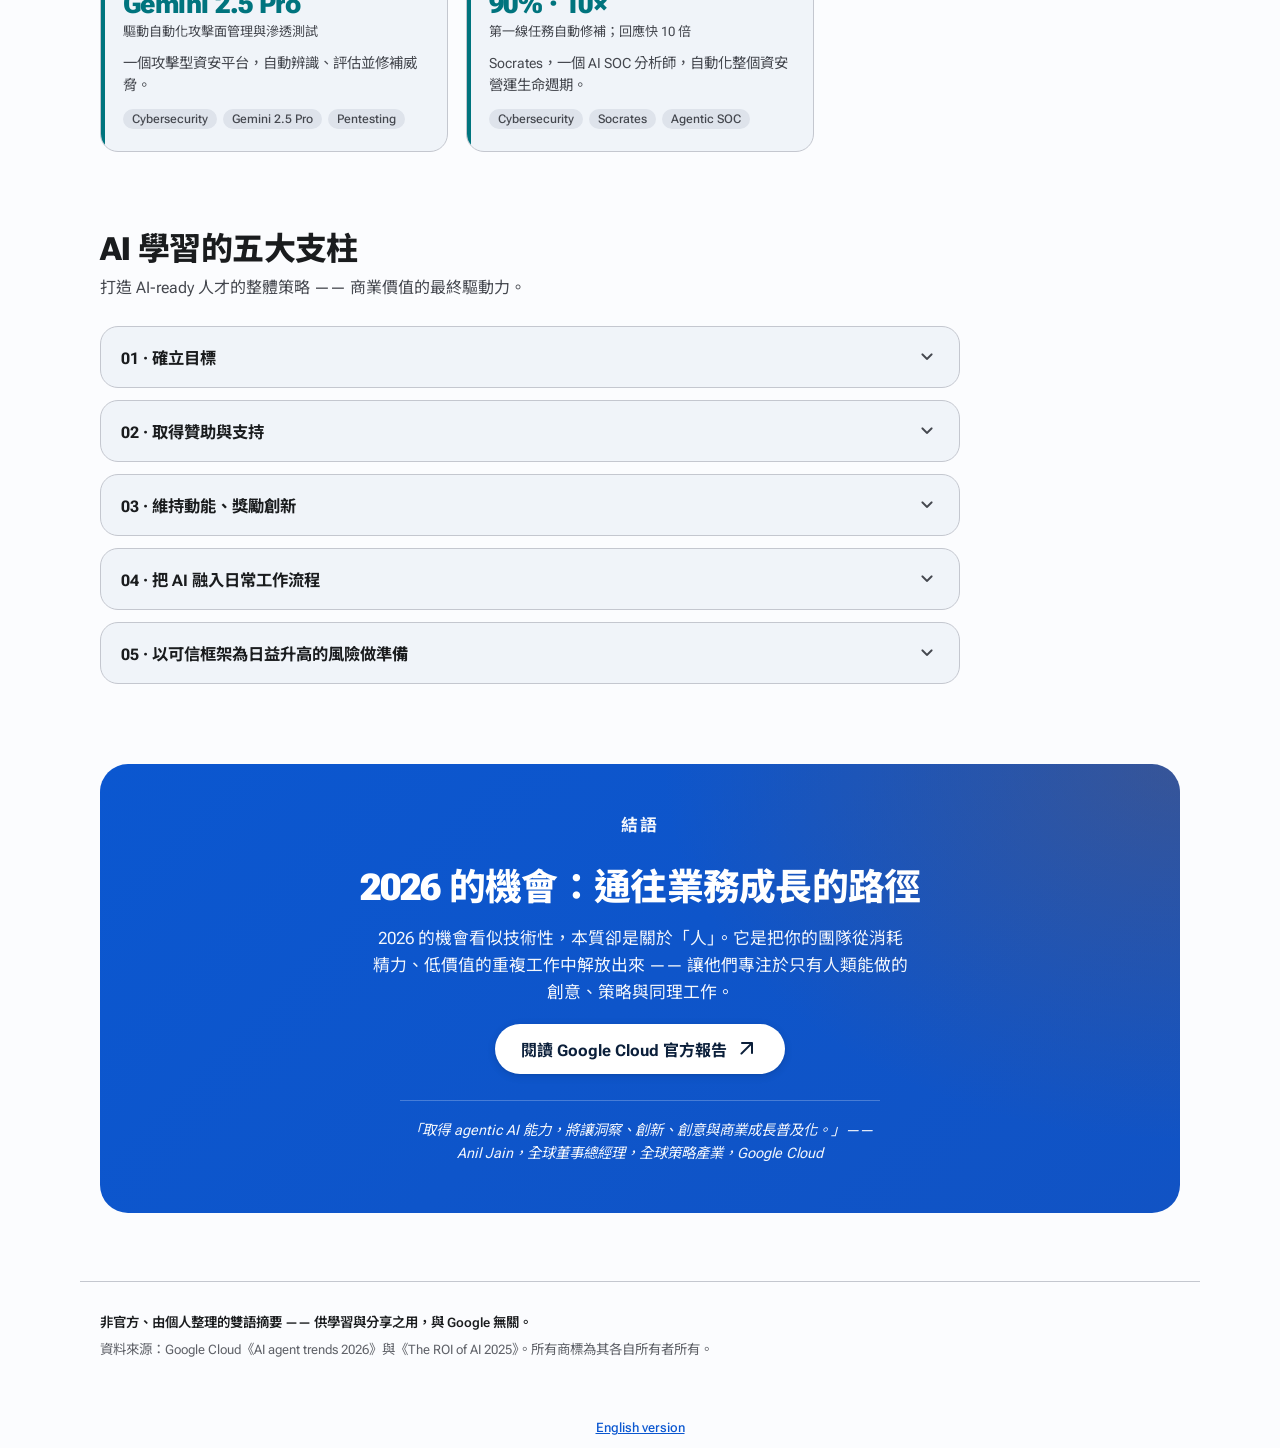
==== commit 6b234645: "fix: 中文文案改用全形標點 資料檔、中文版 meta 與 README 的中文句子裡混用了半形逗號、冒號、括號，讀起來像機器輸出；數字、網址與英文字串維持原樣。" ====
--- a/index.html
+++ b/index.html
@@ -14,8 +14,8 @@
   <meta name="viewport" content="width=device-width, initial-scale=1.0, viewport-fit=cover" />
 
   <!-- ==== Primary meta (document.title kept in sync by app.js from SITE_META) ==== -->
-  <title>AI agent trends 2026 · 五大轉變互動整理 | Google Cloud(非官方)</title>
-  <meta name="description" content="Google Cloud 的 AI 代理趨勢 2026:重塑角色、工作流程與商業價值的五大轉變。互動、雙語、可搜尋的非官方整理。" />
+  <title>AI agent trends 2026 · 五大轉變互動整理 | Google Cloud（非官方）</title>
+  <meta name="description" content="Google Cloud 的 AI 代理趨勢 2026：重塑角色、工作流程與商業價值的五大轉變。互動、雙語、可搜尋的非官方整理。" />
   <link rel="canonical" href="https://google-ai-agent-trends-2026.peteraim.com/" />
   <link rel="alternate" hreflang="zh-Hant" href="https://google-ai-agent-trends-2026.peteraim.com/" />
   <link rel="alternate" hreflang="en" href="https://google-ai-agent-trends-2026.peteraim.com/en/" />
@@ -25,7 +25,7 @@
   <!-- ==== Open Graph ==== -->
   <meta property="og:type" content="website" />
   <meta property="og:title" content="AI agent trends 2026 · 五大轉變互動整理" />
-  <meta property="og:description" content="Google Cloud 的 AI 代理趨勢 2026:重塑角色、工作流程與商業價值的五大轉變。互動、雙語、可搜尋的非官方整理。" />
+  <meta property="og:description" content="Google Cloud 的 AI 代理趨勢 2026：重塑角色、工作流程與商業價值的五大轉變。互動、雙語、可搜尋的非官方整理。" />
   <meta property="og:url" content="https://google-ai-agent-trends-2026.peteraim.com/" />
   <meta property="og:image" content="https://google-ai-agent-trends-2026.peteraim.com/assets/og-image.png" />
   <meta property="og:image:width" content="2400" />
@@ -34,7 +34,7 @@
   <!-- ==== Twitter ==== -->
   <meta name="twitter:card" content="summary_large_image" />
   <meta name="twitter:title" content="AI agent trends 2026 · 五大轉變互動整理" />
-  <meta name="twitter:description" content="Google Cloud 的 AI 代理趨勢 2026:五大轉變,互動、雙語呈現(非官方整理)。" />
+  <meta name="twitter:description" content="Google Cloud 的 AI 代理趨勢 2026：五大轉變，互動、雙語呈現（非官方整理）。" />
   <meta name="twitter:image" content="https://google-ai-agent-trends-2026.peteraim.com/assets/og-image.png" />
 
   <!-- ==== JSON-LD structured data ==== -->
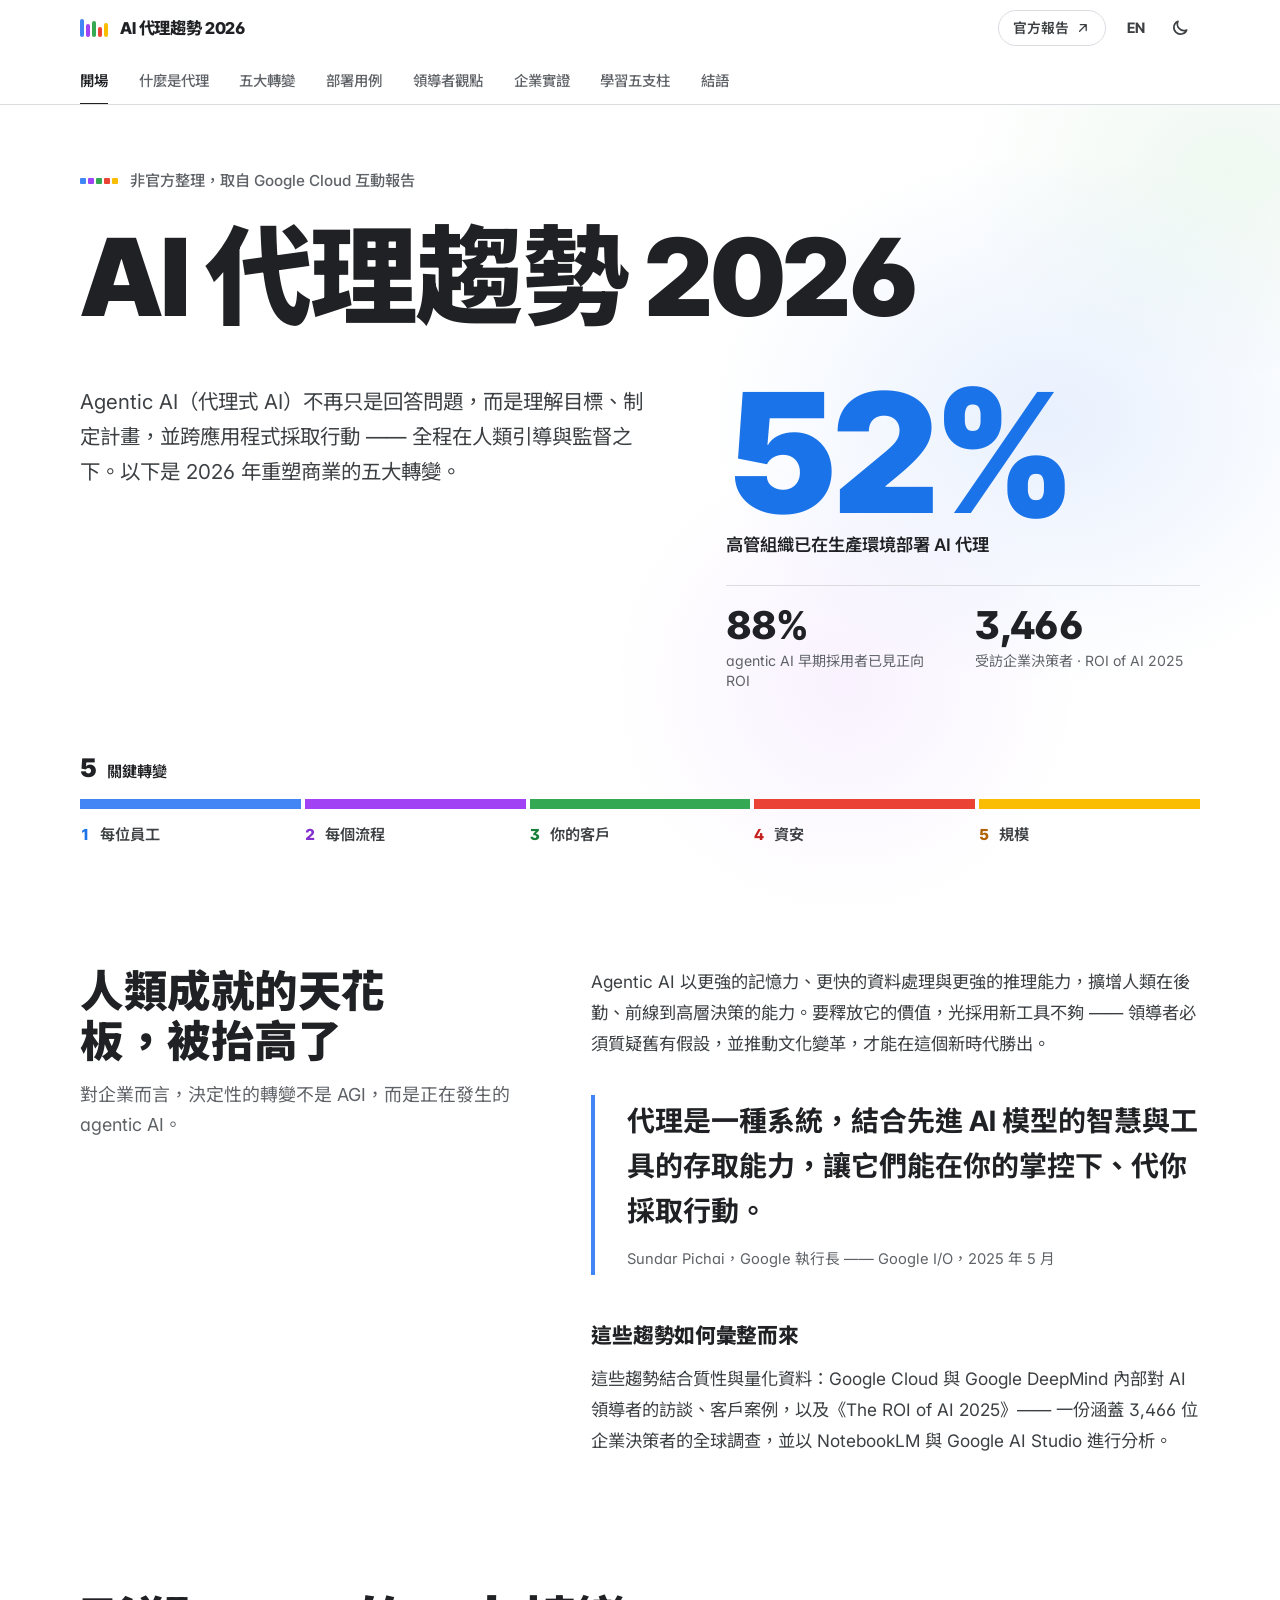
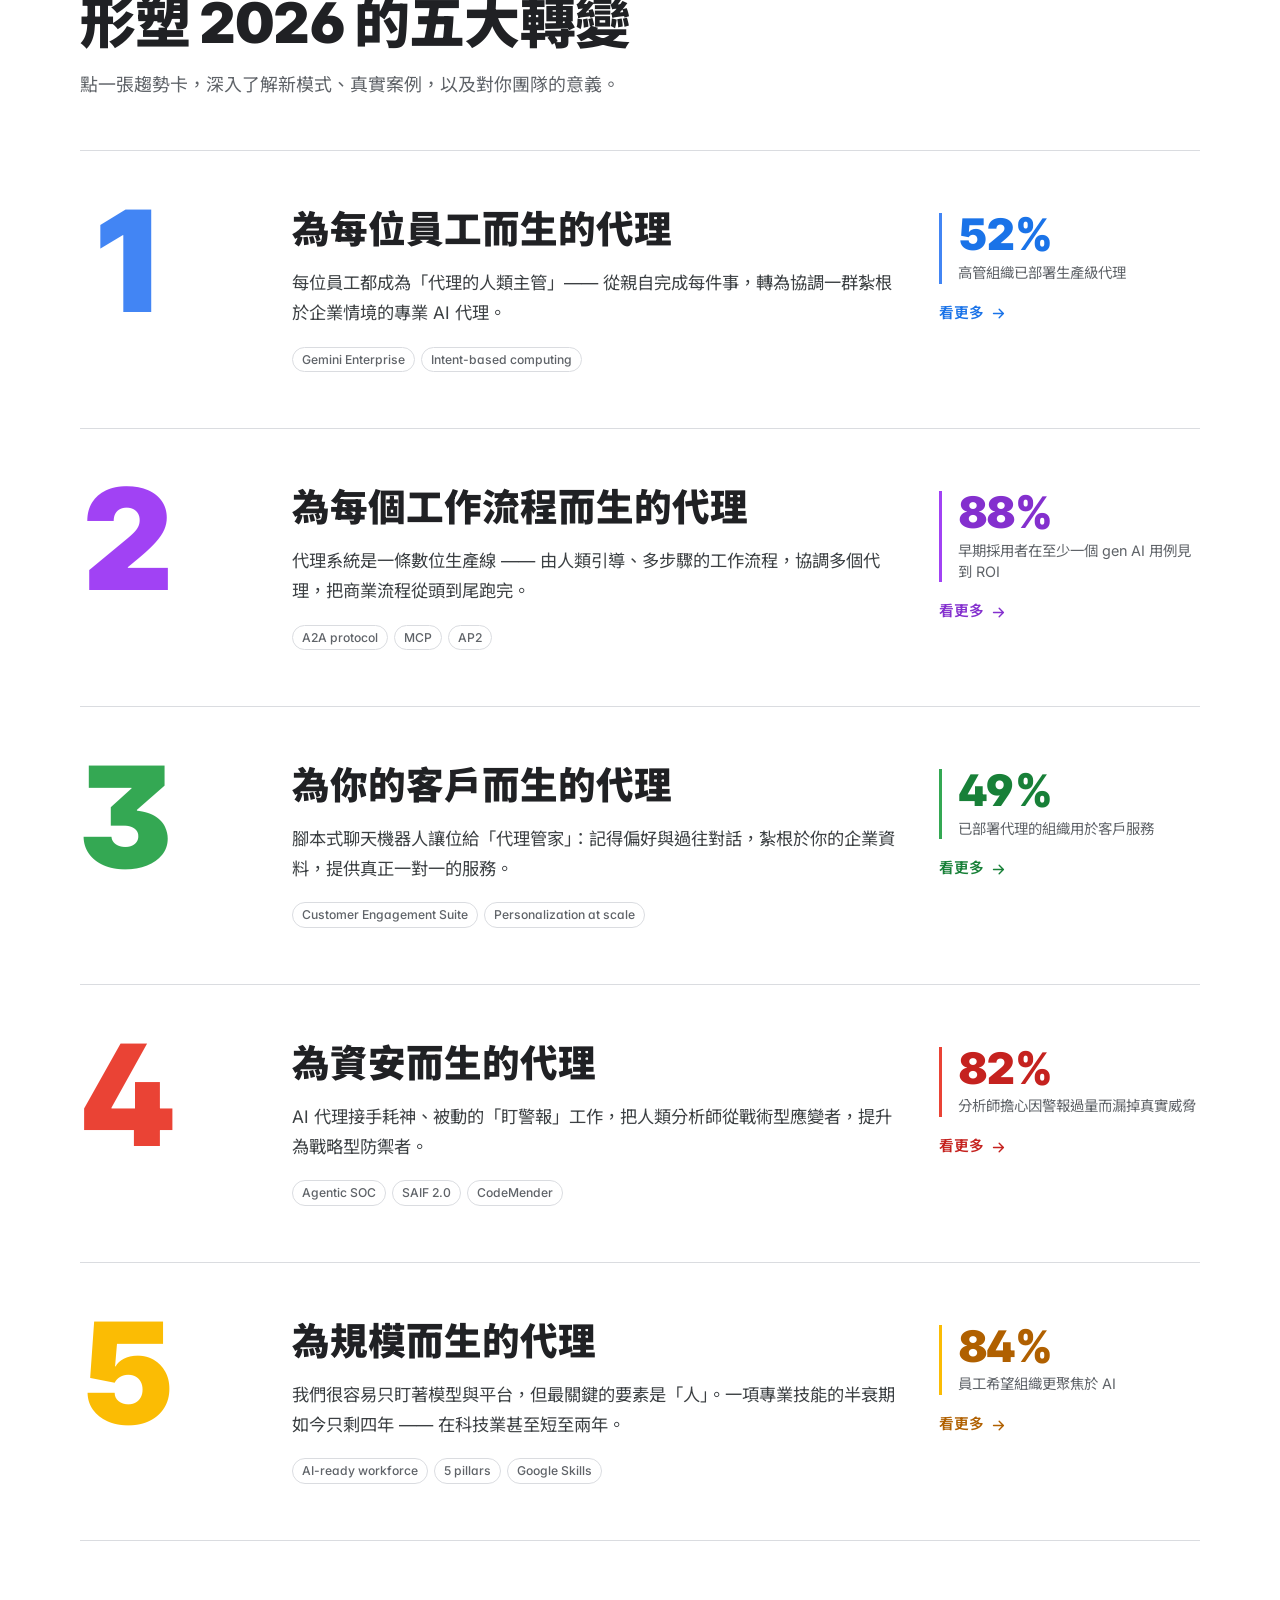
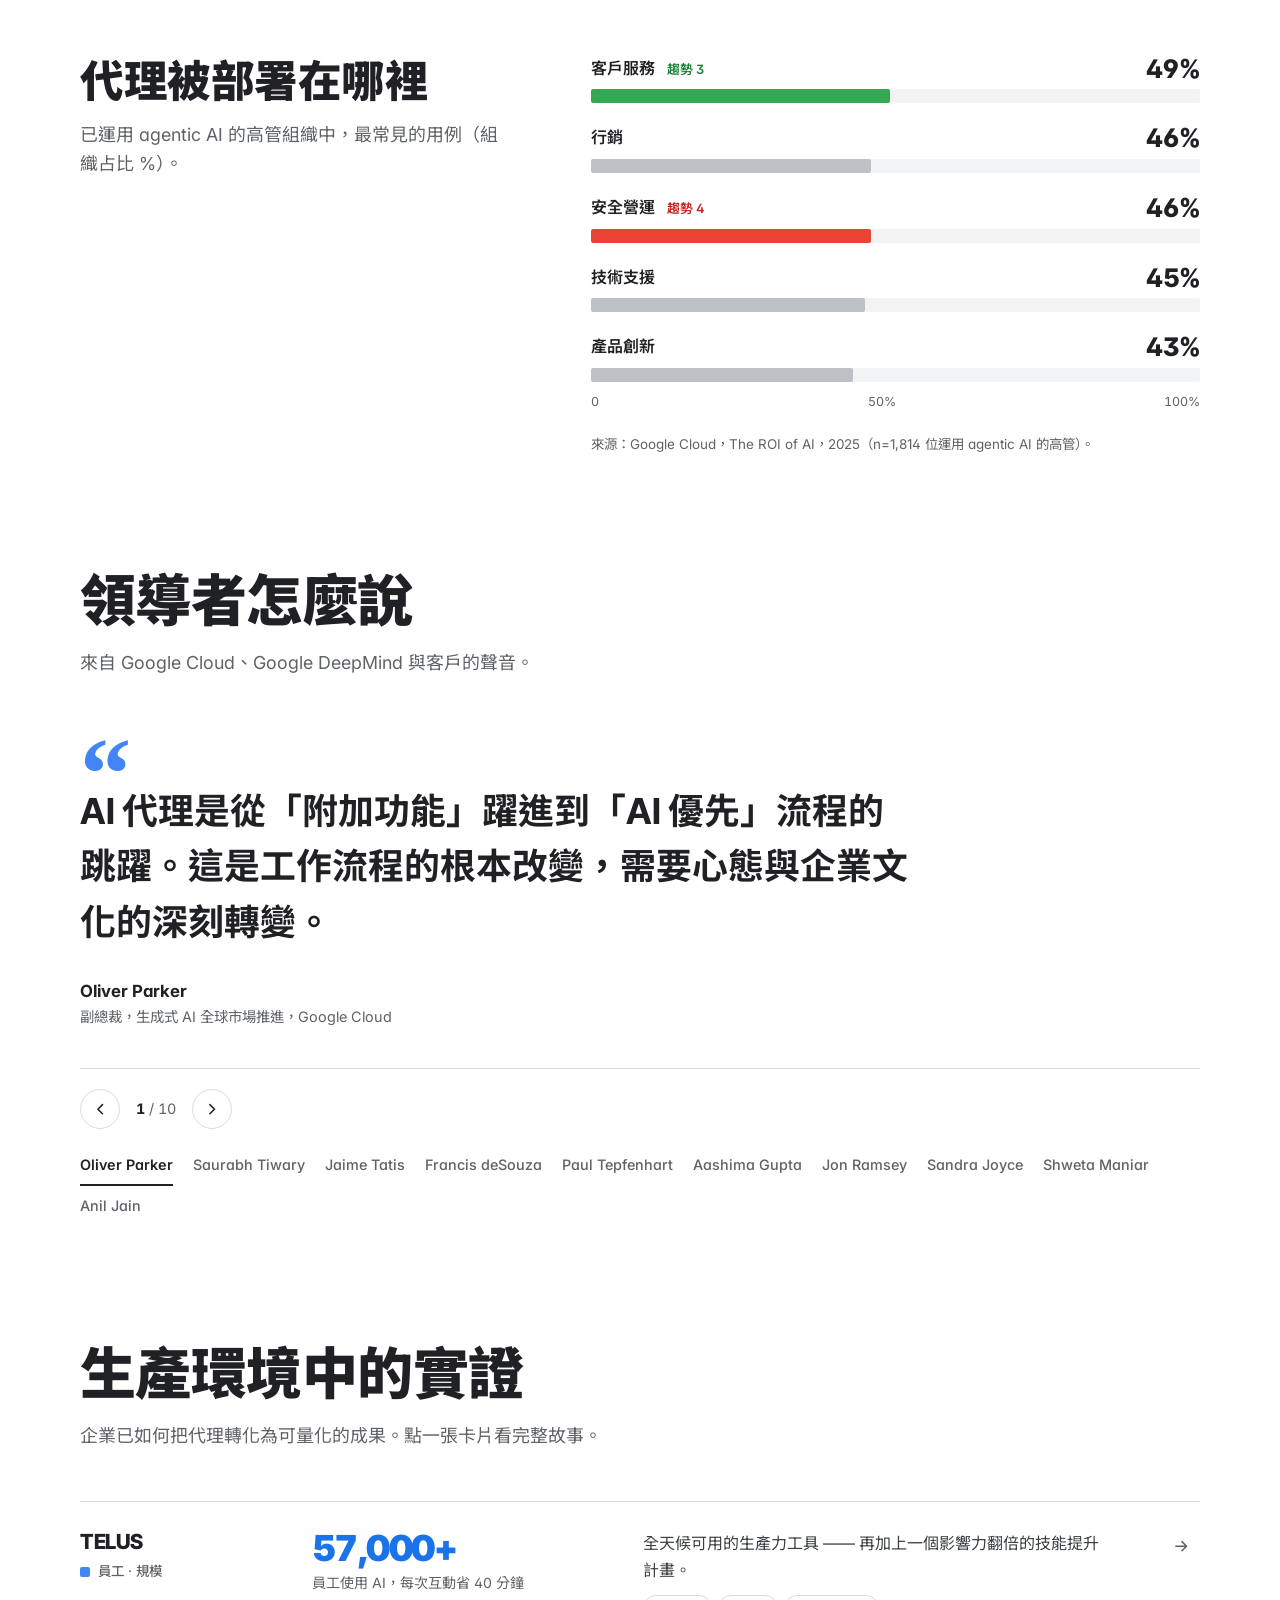
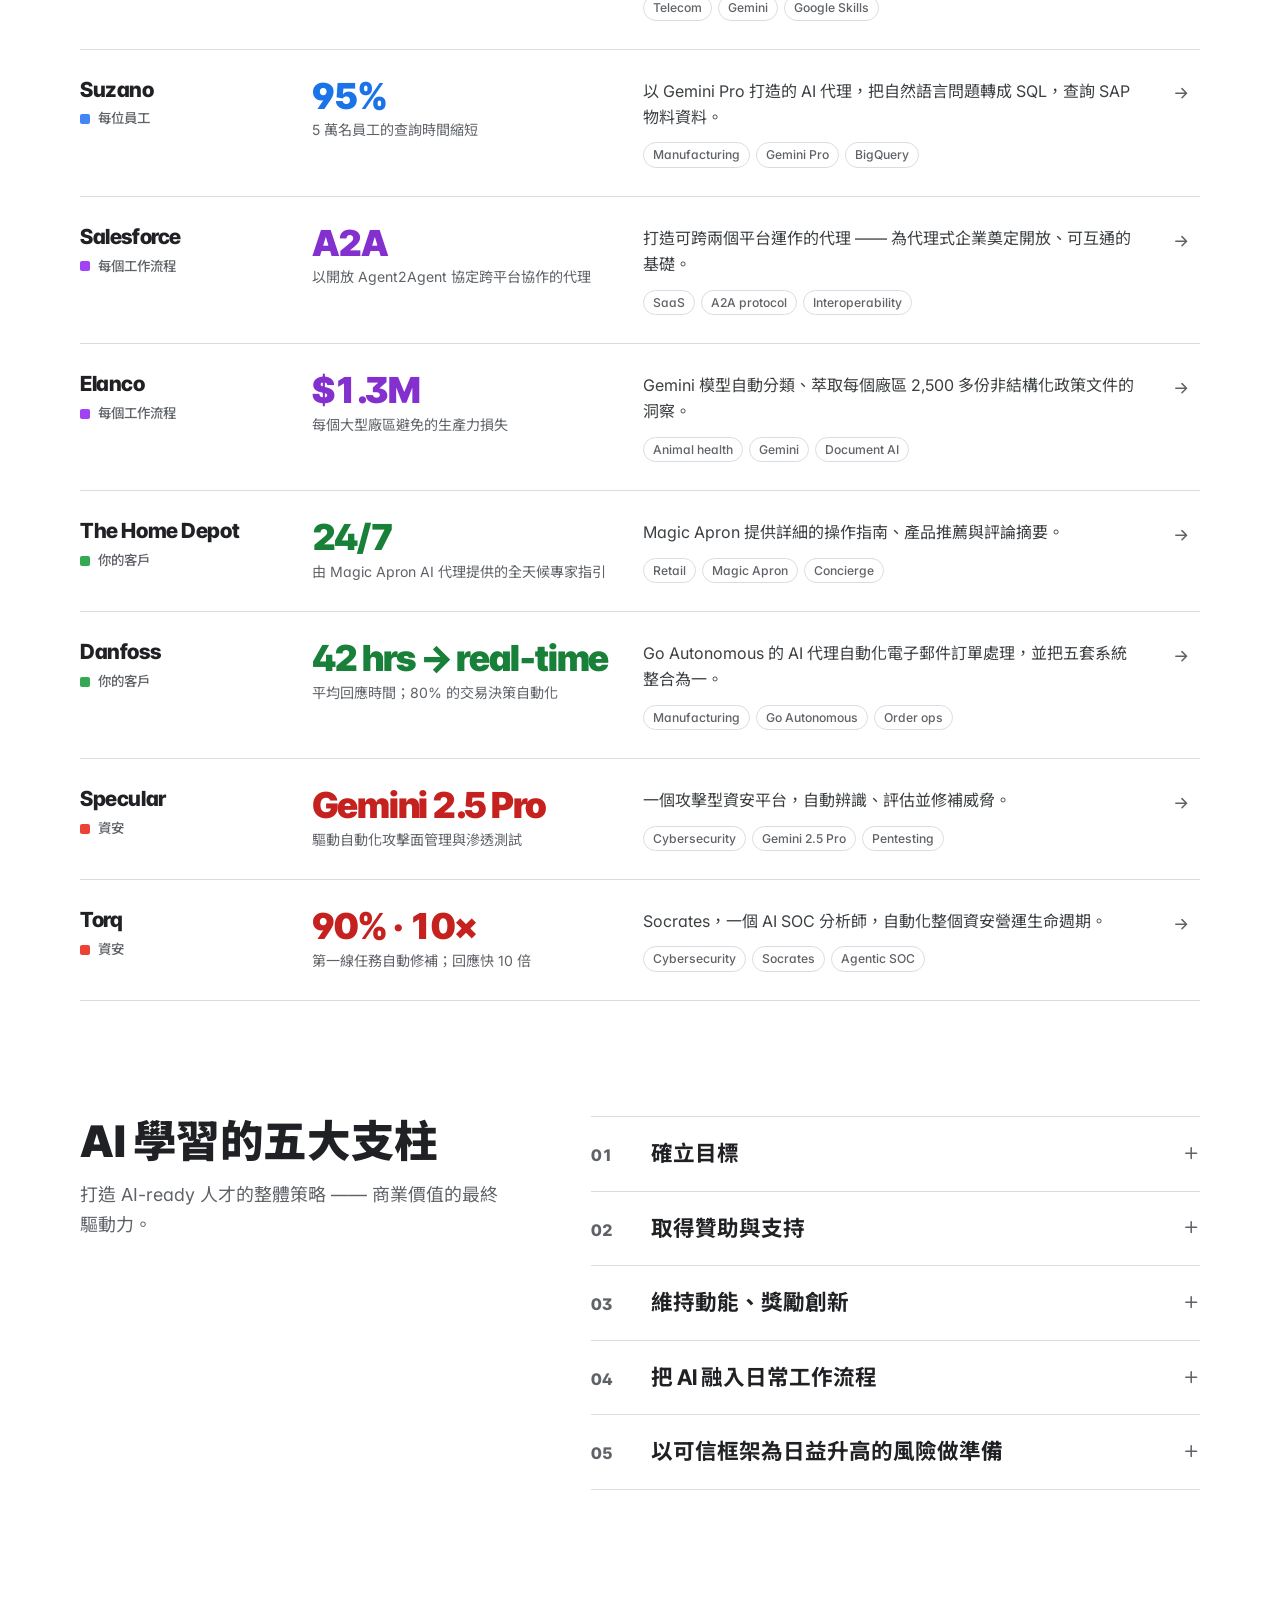
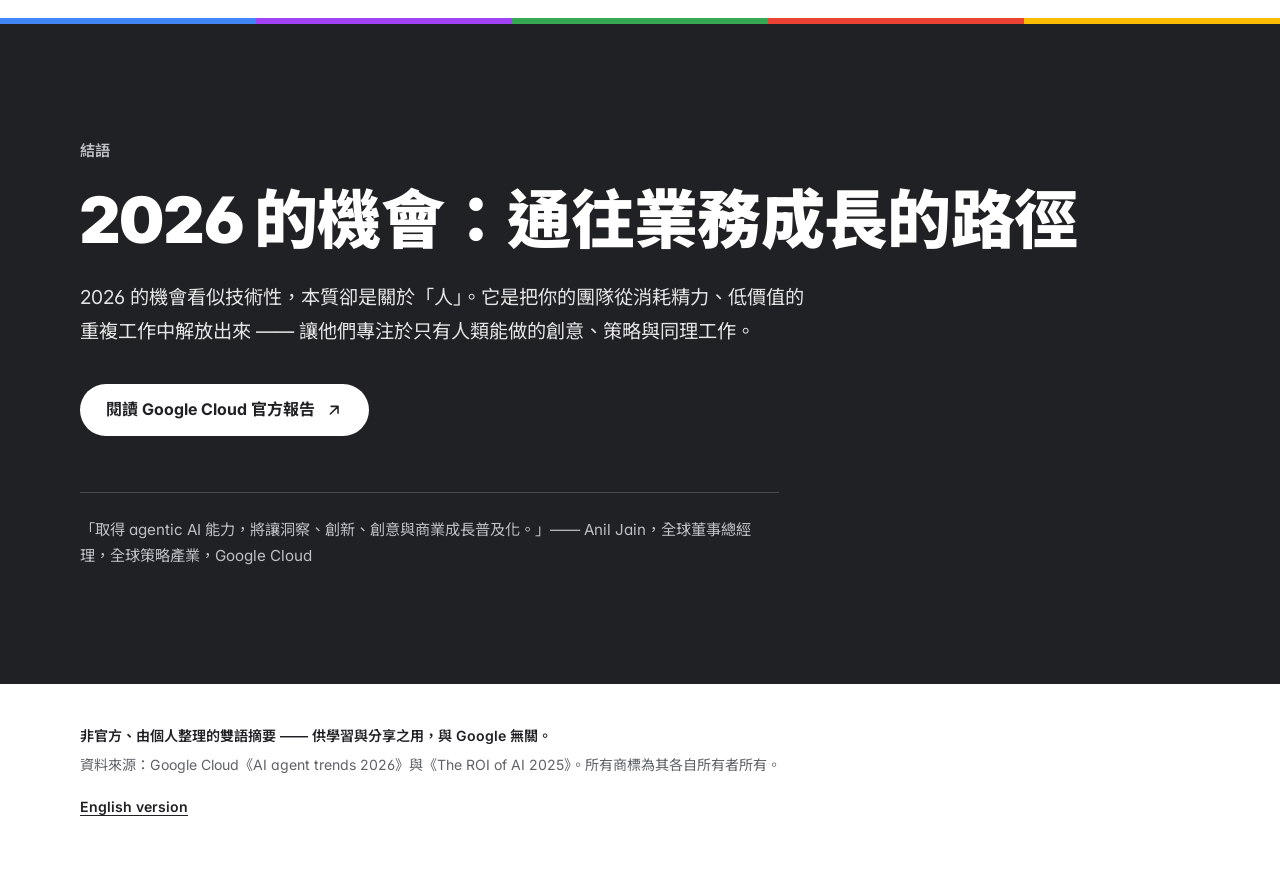
==== commit 0bdfd653: "fix: 頁框改用新字體、避免深色閃白，語言連結收進頁尾 - 字體改載 Inter Tight / Inter / Noto Sans TC，拿掉 Roboto 與 Material Symbols " ====
--- a/index.html
+++ b/index.html
@@ -20,7 +20,18 @@
   <link rel="alternate" hreflang="zh-Hant" href="https://google-ai-agent-trends-2026.peteraim.com/" />
   <link rel="alternate" hreflang="en" href="https://google-ai-agent-trends-2026.peteraim.com/en/" />
   <link rel="alternate" hreflang="x-default" href="https://google-ai-agent-trends-2026.peteraim.com/" />
-  <meta name="theme-color" content="#0B57D0" />
+  <meta name="theme-color" content="#FFFFFF" media="(prefers-color-scheme: light)" />
+  <meta name="theme-color" content="#111316" media="(prefers-color-scheme: dark)" />
+
+  <!-- ==== Theme before first paint: saved choice, else the OS setting ==== -->
+  <script>
+    (function (d) {
+      var t = null;
+      try { t = localStorage.getItem("theme"); } catch (e) {}
+      if (!t) t = window.matchMedia && matchMedia("(prefers-color-scheme: dark)").matches ? "dark" : "light";
+      d.setAttribute("data-theme", t);
+    })(document.documentElement);
+  </script>
 
   <!-- ==== Open Graph ==== -->
   <meta property="og:type" content="website" />
@@ -51,49 +62,46 @@
   }
   </script>
 
-  <!-- ==== Fonts + icons (CDN, no local files) ==== -->
+  <!-- ==== Fonts (CDN, no local files): Inter Tight display, Inter body, Noto Sans TC for Chinese ==== -->
   <link rel="preconnect" href="https://fonts.googleapis.com" />
   <link rel="preconnect" href="https://fonts.gstatic.com" crossorigin />
-  <link href="https://fonts.googleapis.com/css2?family=Roboto:wght@400;500;700&family=Roboto+Flex:opsz,wght@8..144,400..800&family=Noto+Sans+TC:wght@400;500;700;900&display=swap" rel="stylesheet" />
-  <link href="https://fonts.googleapis.com/css2?family=Material+Symbols+Rounded:opsz,wght,FILL,GRAD@24,400,0,0&display=swap" rel="stylesheet" />
+  <link href="https://fonts.googleapis.com/css2?family=Inter+Tight:wght@600;700;800;900&family=Inter:wght@400;500;600;700&family=Noto+Sans+TC:wght@400;500;700;900&display=swap" rel="stylesheet" />
 
   <link rel="stylesheet" href="assets/styles.css" />
 </head>
 <body>
-  <a class="skip-link" href="#sections" data-i18n="skip">Skip to content</a>
+  <a class="skip-link" href="#sections" data-i18n="skip">跳到主要內容</a>
 
   <!-- ==== App bar ==== -->
   <header class="appbar">
     <div class="appbar__inner">
       <a class="brand" href="#top" aria-label="AI agent trends 2026">
-        <span class="brand__logo" aria-hidden="true">
-          <span class="material-symbols-rounded">robot_2</span>
-        </span>
+        <span class="spectrum spectrum--brand" aria-hidden="true"><i></i><i></i><i></i><i></i><i></i></span>
         <span class="brand__name" id="brandName">AI agent trends 2026</span>
       </a>
 
       <div class="appbar__actions">
         <a class="src-link" id="srcLink" href="https://cloud.google.com/resources/content/ai-agent-trends-2026"
            target="_blank" rel="noopener" data-i18n="sourceTitle" data-i18n-attr="title" title="Official Google Cloud report">
-          <span class="material-symbols-rounded" aria-hidden="true">verified</span>
-          <span class="src-link__txt" data-i18n="sourceTxt">Official report</span>
+          <span class="src-link__txt" data-i18n="sourceTxt">官方報告</span>
+          <svg class="ico" viewBox="0 0 24 24" aria-hidden="true"><path d="M7 17 17 7M8 7h9v9" fill="none" stroke="currentColor" stroke-width="2" stroke-linecap="round" stroke-linejoin="round"/></svg>
         </a>
 
         <a class="icon-btn" id="langToggle" href="/en/" hreflang="en" rel="alternate"
            title="English version" aria-label="English version">
-          <span class="material-symbols-rounded">translate</span>
           <span class="icon-btn__txt" id="langLabel">EN</span>
         </a>
 
-        <button class="icon-btn" id="themeToggle" type="button"
-                title="Theme" aria-label="Toggle theme / 切換主題">
-          <span class="material-symbols-rounded" id="themeIcon">dark_mode</span>
+        <button class="icon-btn" id="themeToggle" type="button" aria-pressed="false"
+                data-i18n="theme" data-i18n-attr="aria-label" aria-label="切換深色模式">
+          <svg class="ico ico--moon" viewBox="0 0 24 24" aria-hidden="true"><path d="M20 14.5A8 8 0 0 1 9.5 4a8 8 0 1 0 10.5 10.5Z" fill="none" stroke="currentColor" stroke-width="2" stroke-linejoin="round"/></svg>
+          <svg class="ico ico--sun" viewBox="0 0 24 24" aria-hidden="true"><circle cx="12" cy="12" r="4" fill="none" stroke="currentColor" stroke-width="2"/><path d="M12 2v2M12 20v2M2 12h2M20 12h2M4.9 4.9l1.4 1.4M17.7 17.7l1.4 1.4M4.9 19.1l1.4-1.4M17.7 6.3l1.4-1.4" stroke="currentColor" stroke-width="2" stroke-linecap="round"/></svg>
         </button>
       </div>
     </div>
   </header>
 
-  <!-- ==== Sticky section nav (auto-generated anchor pills + scrollspy) ==== -->
+  <!-- ==== Sticky section nav (auto-generated anchor links + scrollspy) ==== -->
   <nav class="sectionnav" id="sectionNav" aria-label="Section navigation">
     <div class="sectionnav__inner" id="sectionNavInner"></div>
   </nav>
@@ -110,7 +118,7 @@
     <div class="dialog__bar">
       <span class="dialog__spacer"></span>
       <button class="icon-btn" id="dialogClose" type="button" aria-label="Close / 關閉">
-        <span class="material-symbols-rounded">close</span>
+        <svg class="ico" viewBox="0 0 24 24" aria-hidden="true"><path d="M6 6l12 12M18 6 6 18" fill="none" stroke="currentColor" stroke-width="2" stroke-linecap="round"/></svg>
       </button>
     </div>
     <div class="dialog__body" id="dialogBody"></div>
@@ -118,13 +126,15 @@
 
   <!-- ==== Footer ==== -->
   <footer class="footer">
-    <p class="footer__main" id="footerText" data-i18n="footer">Unofficial bilingual summary.</p>
-    <p class="footer__sub" id="footerSub" data-i18n="footerSub">Source attribution below.</p>
+    <p class="footer__main" id="footerText" data-i18n="footer">非官方、由個人整理的雙語摘要 —— 供學習與分享之用，與 Google 無關。</p>
+    <p class="footer__sub" id="footerSub" data-i18n="footerSub">資料來源：Google Cloud《AI agent trends 2026》與《The ROI of AI 2025》。所有商標為其各自所有者所有。</p>
+    <!-- plain link to the other language: works before (or without) JS, which is
+         the first pass a crawler makes -->
+    <p class="lang-alt-link"><a href="/en/" hreflang="en" rel="alternate" lang="en">English version</a></p>
   </footer>
 
   <!-- ==== Scripts (order matters: data first) ==== -->
   <script src="data/data.js"></script>
   <script src="assets/app.js"></script>
-<p class="lang-alt-link" style="text-align:center;padding:12px;"><a href="/en/" hreflang="en" rel="alternate" lang="en">English version</a></p>
 </body>
 </html>
--- a/assets/styles.css
+++ b/assets/styles.css
@@ -1,125 +1,128 @@
 /* =========================================================================
-   AI agent trends 2026 · composite · Material Design 3 (Google-flavored)
-   Pure CSS, no preprocessor, no build step. Light + dark, EN/中文 full page.
-   Primary seed: Google blue. Five per-trend accent colors (t1..t5) echo the
-   report's pink → orange → green → teal → blue trend imagery.
+   AI agent trends 2026 · "Keynote report"
+   Pure CSS, no preprocessor, no build step. Light + dark, 中文 / English.
+
+   A white stage, big numerals, and one colour per idea: each of the five
+   shifts owns one hue (blue, purple, green, red, yellow) and keeps it
+   everywhere it appears — the hero strip, its numeral, the chart, the case
+   rows, the dialog and the reading rail on the left edge.
    ========================================================================= */
 
-/* ---- MD3 design tokens : LIGHT (default) ---- */
+/* ---- Tokens : LIGHT (default) ---- */
 :root,
 [data-theme="light"] {
-  --primary:             #0B57D0;
-  --on-primary:          #FFFFFF;
-  --primary-container:   #D3E3FD;
-  --on-primary-container:#041E49;
-  --secondary:           #4C6584;
-  --secondary-container: #DCE9FB;
-  --on-secondary-container:#0A2A4D;
-  --tertiary:            #9A4600;
-  --tertiary-container:  #FFDCC2;
-  --on-tertiary-container:#321300;
-
-  --background:          #FBFCFE;
-  --on-background:       #1A1C1E;
-  --surface:             #FBFCFE;
-  --surface-container:   #F0F4F9;
-  --surface-container-high:#E8EEF6;
-  --surface-variant:     #DEE3EB;
-  --on-surface:          #1A1C1E;
-  --on-surface-variant:  #44474E;
-
-  --outline:             #74777F;
-  --outline-variant:     #C4C7CF;
-  --error:               #B3261E;
-  --shadow:              rgba(11,33,63,.16);
-
-  /* per-trend accents + soft container */
-  --t1: #C9166B; --t1-soft: #FBE0EE;
-  --t2: #B55700; --t2-soft: #FCE7D2;
-  --t3: #1E7B3E; --t3-soft: #D8F1DF;
-  --t4: #00747E; --t4-soft: #CFEFF1;
-  --t5: #1153C4; --t5-soft: #DCE7FB;
-
-  --elev-1: 0 1px 2px rgba(11,33,63,.10), 0 1px 3px 1px rgba(11,33,63,.06);
-  --elev-2: 0 2px 6px 2px rgba(11,33,63,.10), 0 1px 2px rgba(11,33,63,.10);
-  --elev-3: 0 8px 24px 2px rgba(11,33,63,.16), 0 2px 6px rgba(11,33,63,.10);
-
-  --radius-sm: 10px;
-  --radius:    18px;
-  --radius-lg: 28px;
-
-  --font-body: "Roboto Flex", "Roboto", "Noto Sans TC", system-ui, sans-serif;
-  --maxw: 1120px;
-}
-
-/* ---- MD3 design tokens : DARK ---- */
+  --bg:         #FFFFFF;
+  --surface:    #F8F9FA;
+  --surface-2:  #F1F3F4;
+  --ink:        #202124;
+  --ink-2:      #3C4043;
+  --muted:      #5F6368;
+  --rule:       #DADCE0;
+  --rule-2:     #BDC1C6;
+  --bar:        #BDC1C6;          /* neutral chart bars */
+  --focus:      #1A73E8;
+
+  /* one hue per trend: --cN fills (shapes), --kN text-safe on white, --sN tint */
+  --c1: #4285F4; --k1: #1A73E8; --s1: #E8F0FE;
+  --c2: #A142F4; --k2: #8430CE; --s2: #F3E8FD;
+  --c3: #34A853; --k3: #188038; --s3: #E6F4EA;
+  --c4: #EA4335; --k4: #C5221F; --s4: #FCE8E6;
+  --c5: #FBBC04; --k5: #B06000; --s5: #FEF7E0;
+
+  --band-bg:   #202124;           /* closing band */
+  --band-ink:  #FFFFFF;
+  --band-mute: #BDC1C6;
+
+  --shadow: 0 1px 2px rgba(60,64,67,.3), 0 2px 6px 2px rgba(60,64,67,.15);
+
+  --display: "Inter Tight", "Noto Sans TC", system-ui, sans-serif;
+  --body:    "Inter", "Noto Sans TC", system-ui, sans-serif;
+  --maxw: 1200px;
+  --gutter: clamp(16px, 4vw, 40px);
+  --appbar-h: 56px;
+}
+
+/* ---- Tokens : DARK ---- */
 [data-theme="dark"] {
-  --primary:             #A8C7FA;
-  --on-primary:          #00315C;
-  --primary-container:   #0842A0;
-  --on-primary-container:#D7E3FF;
-  --secondary:           #B7C8E6;
-  --secondary-container: #2A3F5C;
-  --on-secondary-container:#DCE9FB;
-  --tertiary:            #FFB68A;
-  --tertiary-container:  #6E3500;
-  --on-tertiary-container:#FFDCC2;
-
-  --background:          #111316;
-  --on-background:       #E2E2E6;
-  --surface:             #111316;
-  --surface-container:   #1B1E22;
-  --surface-container-high:#262A30;
-  --surface-variant:     #43474E;
-  --on-surface:          #E2E2E6;
-  --on-surface-variant:  #C3C6CF;
-
-  --outline:             #8D9199;
-  --outline-variant:     #43474E;
-  --error:               #FFB4AB;
-  --shadow:              rgba(0,0,0,.5);
-
-  --t1: #FF8FC4; --t1-soft: rgba(255,143,196,.14);
-  --t2: #FFB77C; --t2-soft: rgba(255,183,124,.14);
-  --t3: #7BDB97; --t3-soft: rgba(123,219,151,.14);
-  --t4: #5BD7DF; --t4-soft: rgba(91,215,223,.14);
-  --t5: #A8C7FA; --t5-soft: rgba(168,199,250,.16);
+  --bg:         #111316;
+  --surface:    #1A1C20;
+  --surface-2:  #23262B;
+  --ink:        #E8EAED;
+  --ink-2:      #C9CCD1;
+  --muted:      #9AA0A6;
+  --rule:       #34373C;
+  --rule-2:     #4A4E54;
+  --bar:        #4A4E54;
+  --focus:      #8AB4F8;
+
+  --c1: #8AB4F8; --k1: #8AB4F8; --s1: rgba(138,180,248,.12);
+  --c2: #C58AF9; --k2: #C58AF9; --s2: rgba(197,138,249,.12);
+  --c3: #81C995; --k3: #81C995; --s3: rgba(129,201,149,.12);
+  --c4: #F28B82; --k4: #F28B82; --s4: rgba(242,139,130,.12);
+  --c5: #FDD663; --k5: #FDD663; --s5: rgba(253,214,99,.10);
+
+  --band-bg:   #1A1C20;
+  --band-ink:  #E8EAED;
+  --band-mute: #9AA0A6;
+
+  --shadow: 0 2px 8px rgba(0,0,0,.5), 0 12px 32px rgba(0,0,0,.4);
 }
 
 /* ---- per-trend accent wiring ---- */
-.is-t1 { --accent: var(--t1); --accent-soft: var(--t1-soft); }
-.is-t2 { --accent: var(--t2); --accent-soft: var(--t2-soft); }
-.is-t3 { --accent: var(--t3); --accent-soft: var(--t3-soft); }
-.is-t4 { --accent: var(--t4); --accent-soft: var(--t4-soft); }
-.is-t5 { --accent: var(--t5); --accent-soft: var(--t5-soft); }
+.is-t1 { --fill: var(--c1); --accent: var(--k1); --tint: var(--s1); }
+.is-t2 { --fill: var(--c2); --accent: var(--k2); --tint: var(--s2); }
+.is-t3 { --fill: var(--c3); --accent: var(--k3); --tint: var(--s3); }
+.is-t4 { --fill: var(--c4); --accent: var(--k4); --tint: var(--s4); }
+.is-t5 { --fill: var(--c5); --accent: var(--k5); --tint: var(--s5); }
 
 /* ---- Reset / base ---- */
 * { box-sizing: border-box; }
-html { scroll-behavior: smooth; }
+html { scroll-behavior: smooth; -webkit-text-size-adjust: 100%; }
 body {
   margin: 0;
-  font-family: var(--font-body);
-  background: var(--background);
-  color: var(--on-background);
+  font-family: var(--body);
+  font-size: 1rem;
+  line-height: 1.6;
+  background: var(--bg);
+  color: var(--ink);
   -webkit-font-smoothing: antialiased;
-  transition: background .2s, color .2s;
-  overflow-x: hidden;
+  font-feature-settings: "cv11", "ss01";
+  overflow-x: clip;
 }
 a { color: inherit; text-decoration: none; }
-.material-symbols-rounded {
-  font-variation-settings: "FILL" 0, "wght" 400, "GRAD" 0, "opsz" 24;
-  line-height: 1;
-  user-select: none;
-}
+button { font: inherit; color: inherit; }
+:focus-visible { outline: 2px solid var(--focus); outline-offset: 3px; border-radius: 4px; }
+::selection { background: color-mix(in srgb, var(--c1) 28%, transparent); }
+
+/* Chinese never gets fake italics; emphasis is weight instead */
+:lang(zh-Hant) em, :lang(zh) em, :lang(zh-Hant) i, :lang(zh-Hant) cite { font-style: normal; }
+:lang(zh-Hant) em { font-weight: 700; }
+
+.ico { width: 1.15em; height: 1.15em; flex: 0 0 auto; display: inline-block; vertical-align: -.2em; }
+
+/* the five-colour mark: brand, hero eyebrow, footer rule */
+.spectrum { display: inline-flex; gap: 2px; flex: 0 0 auto; }
+.spectrum i { display: block; width: 6px; height: 6px; border-radius: 1px; }
+.spectrum i:nth-child(1) { background: var(--c1); }
+.spectrum i:nth-child(2) { background: var(--c2); }
+.spectrum i:nth-child(3) { background: var(--c3); }
+.spectrum i:nth-child(4) { background: var(--c4); }
+.spectrum i:nth-child(5) { background: var(--c5); }
+.spectrum--brand i { width: 4px; height: 18px; border-radius: 2px; }
+.spectrum--brand i:nth-child(2) { height: 13px; align-self: flex-end; }
+.spectrum--brand i:nth-child(3) { height: 16px; align-self: flex-end; }
+.spectrum--brand i:nth-child(4) { height: 10px; align-self: flex-end; }
+.spectrum--brand i:nth-child(5) { height: 14px; align-self: flex-end; }
+.spectrum--brand { align-items: flex-end; height: 18px; }
+
 .skip-link {
   position: absolute;
   left: -999px;
   top: 0;
   z-index: 60;
-  background: var(--primary);
-  color: var(--on-primary);
+  background: var(--ink);
+  color: var(--bg);
   padding: 10px 16px;
-  border-radius: 0 0 var(--radius-sm) 0;
   font-weight: 600;
 }
 .skip-link:focus { left: 0; }
@@ -129,14 +132,15 @@
   position: sticky;
   top: 0;
   z-index: 30;
-  background: color-mix(in srgb, var(--surface) 86%, transparent);
-  backdrop-filter: saturate(160%) blur(10px);
-  border-bottom: 1px solid var(--outline-variant);
+  background: color-mix(in srgb, var(--bg) 88%, transparent);
+  -webkit-backdrop-filter: saturate(160%) blur(12px);
+  backdrop-filter: saturate(160%) blur(12px);
 }
 .appbar__inner {
   max-width: var(--maxw);
+  height: var(--appbar-h);
   margin: 0 auto;
-  padding: 10px 20px;
+  padding: 0 var(--gutter);
   display: flex;
   align-items: center;
   gap: 12px;
@@ -144,568 +148,858 @@
 .brand {
   display: flex;
   align-items: center;
-  gap: 10px;
-  font-weight: 700;
-  font-size: 1.05rem;
-  color: var(--on-surface);
+  gap: 12px;
+  font-family: var(--display);
+  font-weight: 800;
+  font-size: 1.02rem;
+  letter-spacing: -.01em;
+  color: var(--ink);
   min-width: 0;
-  overflow: hidden;
-}
-.brand__logo {
-  flex: 0 0 auto;
-  width: 32px;
-  height: 32px;
-  display: grid;
-  place-items: center;
-  border-radius: 9px;
-  color: #fff;
-  background: linear-gradient(135deg, var(--t5) 0%, var(--t1) 50%, var(--t2) 100%);
-  box-shadow: var(--elev-1);
-}
-.brand__logo .material-symbols-rounded { font-size: 20px; }
-.brand__name {
-  overflow: hidden;
-  text-overflow: ellipsis;
-  white-space: nowrap;
-}
+}
+.brand__name { overflow: hidden; text-overflow: ellipsis; white-space: nowrap; }
 .appbar__actions {
   margin-left: auto;
   display: flex;
   align-items: center;
-  gap: 6px;
+  gap: 4px;
   flex: 0 0 auto;
 }
 .src-link {
   display: inline-flex;
   align-items: center;
   gap: 6px;
-  padding: 7px 12px;
-  border-radius: var(--radius-lg);
-  font-size: .82rem;
+  height: 36px;
+  padding: 0 14px;
+  margin-right: 6px;
+  border-radius: 999px;
+  border: 1px solid var(--rule);
+  font-size: .86rem;
   font-weight: 600;
-  color: var(--on-secondary-container);
-  background: var(--secondary-container);
-  transition: filter .15s, box-shadow .15s;
-}
-.src-link:hover { filter: brightness(.97); box-shadow: var(--elev-1); }
-.src-link .material-symbols-rounded { font-size: 18px; color: var(--primary); }
-
-/* ---- Icon button ---- */
+  color: var(--ink-2);
+  transition: border-color .15s, background .15s;
+}
+.src-link:hover { border-color: var(--rule-2); background: var(--surface); }
+
 .icon-btn {
-  display: inline-flex;
-  align-items: center;
-  gap: 4px;
+  display: inline-grid;
+  place-items: center;
+  min-width: 40px;
+  height: 40px;
+  padding: 0 10px;
   border: none;
   background: transparent;
-  color: var(--on-surface-variant);
-  border-radius: var(--radius-lg);
-  padding: 8px 10px;
+  color: var(--ink-2);
+  border-radius: 999px;
   cursor: pointer;
-  font: inherit;
   transition: background .15s;
 }
-.icon-btn:hover { background: var(--surface-container-high); }
-.icon-btn__txt { font-size: .85rem; font-weight: 600; }
-
-/* ---- Sticky section nav (scrollspy) ---- */
+.icon-btn:hover { background: var(--surface-2); }
+.icon-btn__txt { font-size: .9rem; font-weight: 700; font-family: var(--display); }
+.icon-btn .ico { width: 20px; height: 20px; }
+.ico--sun { display: none; }
+[data-theme="dark"] .ico--sun { display: inline-block; }
+[data-theme="dark"] .ico--moon { display: none; }
+
+/* ---- Sticky section nav: plain text links, scrolls with edge fades ---- */
 .sectionnav {
   position: sticky;
-  top: 53px;
+  top: var(--appbar-h);
   z-index: 25;
-  background: color-mix(in srgb, var(--background) 86%, transparent);
-  backdrop-filter: saturate(180%) blur(10px);
-  border-bottom: 1px solid var(--outline-variant);
+  background: color-mix(in srgb, var(--bg) 88%, transparent);
+  -webkit-backdrop-filter: saturate(160%) blur(12px);
+  backdrop-filter: saturate(160%) blur(12px);
+  border-bottom: 1px solid var(--rule);
 }
 .sectionnav__inner {
   max-width: var(--maxw);
   margin: 0 auto;
-  padding: 8px 14px;
-  display: flex;
-  gap: 8px;
+  padding: 0 var(--gutter);
+  display: flex;
+  gap: clamp(18px, 2.4vw, 32px);
   overflow-x: auto;
   scrollbar-width: none;
 }
 .sectionnav__inner::-webkit-scrollbar { display: none; }
-.navpill {
-  display: inline-flex;
-  align-items: center;
-  gap: 6px;
+.sectionnav.fade-r .sectionnav__inner { -webkit-mask-image: linear-gradient(90deg, #000 calc(100% - 48px), transparent); mask-image: linear-gradient(90deg, #000 calc(100% - 48px), transparent); }
+.sectionnav.fade-l .sectionnav__inner { -webkit-mask-image: linear-gradient(90deg, transparent, #000 48px); mask-image: linear-gradient(90deg, transparent, #000 48px); }
+.sectionnav.fade-l.fade-r .sectionnav__inner { -webkit-mask-image: linear-gradient(90deg, transparent, #000 48px, #000 calc(100% - 48px), transparent); mask-image: linear-gradient(90deg, transparent, #000 48px, #000 calc(100% - 48px), transparent); }
+.navlink {
   flex: 0 0 auto;
-  padding: 7px 14px;
-  border-radius: var(--radius-lg);
-  font-size: .84rem;
+  position: relative;
+  padding: 13px 0 12px;
+  font-size: .9rem;
   font-weight: 500;
-  color: var(--on-surface-variant);
-  border: 1px solid var(--outline-variant);
-  background: transparent;
+  color: var(--muted);
   white-space: nowrap;
-  cursor: pointer;
-  transition: background .15s, color .15s, border-color .15s;
-}
-.navpill .material-symbols-rounded { font-size: 18px; }
-.navpill:hover { background: var(--surface-container-high); }
-.navpill--active {
-  background: var(--primary);
-  color: var(--on-primary);
-  border-color: transparent;
+  transition: color .15s;
+}
+.navlink:hover { color: var(--ink); }
+.navlink.is-active { color: var(--ink); font-weight: 600; }
+.navlink.is-active::after {
+  content: "";
+  position: absolute;
+  left: 0; right: 0; bottom: -1px;
+  height: 2px;
+  background: var(--ink);
 }
 
 /* ---- Section scaffolding ---- */
 .section {
   max-width: var(--maxw);
   margin: 0 auto;
-  padding: 64px 20px 16px;
-  scroll-margin-top: 120px;
-}
-.section-head { margin-bottom: 26px; max-width: 70ch; }
+  padding: clamp(72px, 9vw, 128px) var(--gutter) 0;
+  scroll-margin-top: calc(var(--appbar-h) + 46px);
+}
+.section-head { margin-bottom: clamp(32px, 4vw, 56px); max-width: 46rem; }
 .section-head h2 {
-  margin: 0 0 8px;
-  font-size: clamp(1.5rem, 3.4vw, 2rem);
+  margin: 0 0 14px;
+  font-family: var(--display);
+  font-size: clamp(2rem, 4.6vw, 3.5rem);
+  font-weight: 900;
+  letter-spacing: -.035em;
+  line-height: 1.05;
+  color: var(--ink);
+  text-wrap: balance;
+}
+:lang(zh-Hant) .section-head h2 { letter-spacing: -.01em; line-height: 1.15; }
+.section-head__sub {
+  margin: 0;
+  font-size: clamp(1.02rem, 1.4vw, 1.15rem);
+  line-height: 1.65;
+  color: var(--muted);
+  max-width: 40em;
+  text-wrap: pretty;
+}
+
+/* split sections: heading column on the left, content on the right */
+@media (min-width: 900px) {
+  .section--prose,
+  .section--bars,
+  .section--accordion {
+    display: grid;
+    grid-template-columns: minmax(0, 5fr) minmax(0, 7fr);
+    column-gap: clamp(40px, 6vw, 96px);
+    align-items: start;
+  }
+  .section--prose .section-head,
+  .section--bars .section-head,
+  .section--accordion .section-head { position: sticky; top: calc(var(--appbar-h) + 80px); }
+  .section--prose .section-head h2,
+  .section--bars .section-head h2,
+  .section--accordion .section-head h2 { font-size: clamp(2rem, 3.4vw, 2.9rem); }
+}
+
+/* ---- HERO ---- */
+.section--hero {
+  position: relative;
+  padding-top: clamp(40px, 5vw, 72px);
+}
+.section--hero::before {               /* soft full-bleed light, no hard edges */
+  content: "";
+  position: absolute;
+  top: 0; bottom: -80px;
+  left: 50%;
+  width: 100vw;
+  transform: translateX(-50%);
+  background:
+    radial-gradient(38% 46% at 82% 38%, color-mix(in srgb, var(--c1) 12%, transparent), transparent 70%),
+    radial-gradient(30% 36% at 96% 8%, color-mix(in srgb, var(--c3) 8%, transparent), transparent 70%),
+    radial-gradient(26% 40% at 66% 70%, color-mix(in srgb, var(--c2) 7%, transparent), transparent 70%);
+  pointer-events: none;
+  z-index: -1;
+}
+.hero__head { max-width: none; }
+.hero__eyebrow {
+  display: flex;
+  align-items: center;
+  gap: 12px;
+  margin: 0 0 clamp(18px, 2.4vw, 28px);
+  font-size: .95rem;
+  font-weight: 500;
+  color: var(--muted);
+}
+.hero__title {
+  margin: 0;
+  font-family: var(--display);
+  font-size: clamp(3rem, 8.4vw, 7.4rem);
+  font-weight: 900;
+  letter-spacing: -.035em;
+  line-height: .95;
+  color: var(--ink);
+  text-wrap: balance;
+}
+:lang(zh-Hant) .hero__title { letter-spacing: -.02em; line-height: 1.05; word-break: keep-all; }  /* break only at the spaces */
+
+.hero__grid {
+  display: grid;
+  grid-template-columns: minmax(0, 6fr) minmax(0, 5fr);
+  gap: clamp(32px, 6vw, 96px);
+  align-items: start;
+  margin-top: clamp(32px, 4vw, 52px);
+}
+.hero__lede {
+  margin: 0;
+  max-width: 34em;
+  font-size: clamp(1.08rem, 1.6vw, 1.32rem);
+  line-height: 1.7;
+  color: var(--ink-2);
+  text-wrap: pretty;
+}
+:lang(en) .hero__lede { max-width: 30em; }
+.hero__feature { display: flex; flex-direction: column; gap: 10px; }
+.hero__num {
+  font-family: var(--display);
+  font-size: clamp(6rem, 13vw, 10.5rem);
+  font-weight: 900;
+  letter-spacing: -.06em;
+  line-height: .82;
+  color: var(--k1);
+  font-variant-numeric: tabular-nums;
+}
+.hero__num-label {
+  font-size: 1.08rem;
+  font-weight: 600;
+  line-height: 1.45;
+  color: var(--ink);
+  max-width: 20em;
+}
+.hero__companions {
+  display: grid;
+  grid-template-columns: 1fr 1fr;
+  gap: 24px;
+  margin: 28px 0 0;
+  padding-top: 20px;
+  border-top: 1px solid var(--rule);
+}
+.hero__companion dt { margin: 0 0 4px; }
+.hero__companion dd { margin: 0; font-size: .88rem; line-height: 1.45; color: var(--muted); }
+.hero__num-sm {
+  font-family: var(--display);
+  font-size: clamp(1.9rem, 3vw, 2.4rem);
+  font-weight: 800;
+  letter-spacing: -.03em;
+  line-height: 1;
+  color: var(--ink);
+  font-variant-numeric: tabular-nums;
+}
+
+/* five-shift strip: the core idea of the report as one coloured bar */
+.shifts { margin-top: clamp(44px, 5vw, 64px); }
+.shifts__label {
+  display: flex;
+  align-items: baseline;
+  gap: 10px;
+  margin: 0 0 14px;
+  font-size: .95rem;
+  font-weight: 600;
+  color: var(--ink);
+}
+.shifts__label b {
+  font-family: var(--display);
+  font-size: 1.6rem;
+  font-weight: 900;
+  line-height: 1;
+}
+.shifts__list {
+  list-style: none;
+  margin: 0;
+  padding: 0;
+  display: grid;
+  grid-template-columns: repeat(5, minmax(0, 1fr));
+  gap: 4px;
+}
+.shift a {
+  display: flex;
+  align-items: baseline;
+  gap: 10px;
+  padding: 14px 4px 4px 0;
+  border-top: 10px solid var(--fill);
+  font-size: .95rem;
+  font-weight: 600;
+  color: var(--ink-2);
+  transition: color .15s, border-top-width .15s, padding .15s;
+}
+.shift a:hover { color: var(--ink); }
+.shift__num {
+  font-family: var(--display);
+  font-weight: 800;
+  color: var(--accent);
+  font-variant-numeric: tabular-nums;
+}
+
+/* ---- PROSE ---- */
+.prose { max-width: 40em; color: var(--ink-2); font-size: 1.08rem; }
+.prose p { line-height: 1.8; margin: 0 0 20px; text-wrap: pretty; }
+.prose h3 {
+  margin: 44px 0 10px;
+  font-family: var(--display);
+  font-size: 1.3rem;
+  font-weight: 800;
+  letter-spacing: -.015em;
+  color: var(--ink);
+}
+.prose ul { margin: 0 0 20px; padding-left: 22px; line-height: 1.75; }
+.callout {
+  margin: 36px 0;
+  padding: 4px 0 4px clamp(20px, 3vw, 32px);
+  border-left: 4px solid var(--c1);
+}
+.callout p {
+  margin: 0;
+  font-family: var(--display);
+  font-size: clamp(1.35rem, 2.4vw, 1.75rem);
+  font-weight: 700;
+  line-height: 1.45;
+  letter-spacing: -.015em;
+  color: var(--ink);
+  text-wrap: pretty;
+}
+:lang(zh-Hant) .callout p { letter-spacing: 0; line-height: 1.6; }
+.callout__cite { display: block; margin-top: 14px; font-size: .92rem; font-style: normal; color: var(--muted); }
+
+/* ---- TRENDS: numbered vertical story ---- */
+.trends { border-bottom: 1px solid var(--rule); }
+.trend {
+  position: relative;
+  display: grid;
+  grid-template-columns: minmax(120px, 2fr) minmax(0, 7fr) minmax(200px, 3fr);
+  gap: clamp(20px, 3vw, 48px);
+  align-items: start;
+  padding: clamp(36px, 4.5vw, 56px) 0;
+  border-top: 1px solid var(--rule);
+  cursor: pointer;
+  isolation: isolate;
+}
+.trend::before {                         /* hover wash in the trend's tint */
+  content: "";
+  position: absolute;
+  inset: 0 calc(-1 * min(var(--gutter), 32px));
+  background: var(--tint);
+  opacity: 0;
+  transition: opacity .2s;
+  z-index: -1;
+}
+.trend:hover::before, .trend:focus-visible::before { opacity: 1; }
+.trend:focus-visible { outline-offset: -2px; }
+.trend__num {
+  font-family: var(--display);
+  font-size: clamp(5.5rem, 11vw, 10rem);
+  font-weight: 900;
+  line-height: .78;
+  letter-spacing: -.06em;
+  color: var(--fill);
+  font-variant-numeric: tabular-nums;
+}
+.trend__title {
+  margin: 0 0 14px;
+  font-family: var(--display);
+  font-size: clamp(1.6rem, 3vw, 2.35rem);
+  font-weight: 800;
+  letter-spacing: -.03em;
+  line-height: 1.12;
+  color: var(--ink);
+  text-wrap: balance;
+}
+:lang(zh-Hant) .trend__title { letter-spacing: 0; line-height: 1.25; font-weight: 900; }
+.trend__summary {
+  margin: 0 0 18px;
+  max-width: 36em;
+  font-size: 1.08rem;
+  line-height: 1.75;
+  color: var(--ink-2);
+  text-wrap: pretty;
+}
+.trend__side {
+  display: flex;
+  flex-direction: column;
+  gap: 18px;
+  padding-top: 6px;
+}
+.trend__stat { display: flex; flex-direction: column; gap: 6px; border-left: 3px solid var(--fill); padding-left: 16px; }
+.trend__stat b {
+  font-family: var(--display);
+  font-size: clamp(2.2rem, 3.4vw, 3rem);
+  font-weight: 900;
+  letter-spacing: -.04em;
+  line-height: 1;
+  color: var(--accent);
+  font-variant-numeric: tabular-nums;
+}
+.trend__stat span { font-size: .9rem; line-height: 1.45; color: var(--muted); }
+.more {
+  display: inline-flex;
+  align-items: center;
+  gap: 6px;
+  font-size: .92rem;
+  font-weight: 600;
+  color: var(--accent);
+}
+.more .ico { transition: transform .18s; }
+.trend:hover .more .ico { transform: translateX(4px); }
+
+.card__tags { display: flex; flex-wrap: wrap; gap: 6px; }
+.tag {
+  font-size: .76rem;
+  font-weight: 500;
+  color: var(--muted);
+  border: 1px solid var(--rule);
+  padding: 2px 9px;
+  border-radius: 999px;
+  white-space: nowrap;
+}
+
+/* the reading rail (created by app.js) */
+.rail {
+  position: fixed;
+  left: 0; top: 0; bottom: 0;
+  width: 4px;
+  z-index: 40;
+  display: flex;
+  flex-direction: column;
+  clip-path: inset(0 0 calc(100% - var(--p, 0) * 100%) 0);
+  opacity: 0;
+  transition: opacity .3s;
+  pointer-events: none;
+}
+.rail.is-on { opacity: 1; }
+.rail i { flex: 1; }
+.rail i:nth-child(1) { background: var(--c1); }
+.rail i:nth-child(2) { background: var(--c2); }
+.rail i:nth-child(3) { background: var(--c3); }
+.rail i:nth-child(4) { background: var(--c4); }
+.rail i:nth-child(5) { background: var(--c5); }
+
+/* ---- BARS: horizontal, 0–100 % scale ---- */
+.chart { margin: 0; }
+.hbars { list-style: none; margin: 0; padding: 0; display: flex; flex-direction: column; gap: 22px; }
+.hbar {
+  display: grid;
+  grid-template-columns: minmax(0, 1fr) auto;
+  grid-template-areas: "label val" "track track";
+  gap: 8px 16px;
+  align-items: end;
+}
+.hbar__label { grid-area: label; font-size: 1rem; font-weight: 600; color: var(--ink); }
+.hbar__trend {
+  margin-left: 8px;
+  font-size: .8rem;
+  font-weight: 600;
+  color: var(--accent);
+  white-space: nowrap;
+}
+.hbar__val {
+  grid-area: val;
+  font-family: var(--display);
+  font-size: 1.6rem;
+  font-weight: 800;
+  letter-spacing: -.03em;
+  line-height: 1;
+  color: var(--ink);
+  font-variant-numeric: tabular-nums;
+}
+.hbar__track {
+  grid-area: track;
+  height: 14px;
+  background: var(--surface-2);
+  border-radius: 2px;
+  overflow: hidden;
+}
+.hbar__fill { display: block; height: 100%; background: var(--fill, var(--bar)); border-radius: 0 2px 2px 0; }
+.hbars__scale {
+  display: flex;
+  justify-content: space-between;
+  margin-top: 10px;
+  font-size: .78rem;
+  color: var(--muted);
+  font-variant-numeric: tabular-nums;
+}
+.chart-source { margin-top: 22px; font-size: .84rem; line-height: 1.5; color: var(--muted); }
+
+/* ---- QUOTES: one at a time once JS is live; a plain list otherwise ---- */
+.voices__stage { display: grid; gap: 40px; }
+.quote { margin: 0; max-width: 52rem; }
+.quote blockquote { margin: 0; }
+.quote blockquote p {
+  margin: 0;
+  font-size: clamp(1.15rem, 1.8vw, 1.35rem);
+  font-weight: 500;
+  line-height: 1.6;
+  color: var(--ink);
+  text-wrap: pretty;
+}
+.quote-by { display: flex; flex-direction: column; gap: 2px; margin-top: 16px; }
+.quote-name { font-weight: 700; color: var(--ink); }
+.quote-role { font-size: .9rem; color: var(--muted); line-height: 1.45; }
+.voices__nav { display: none; }
+
+.voices.is-live .voices__stage { display: block; min-height: 15rem; }
+.voices.is-live .quote { display: none; }
+.voices.is-live .quote.is-active { display: block; animation: quote-in .35s ease-out; }
+.voices.is-live .quote blockquote p {
+  font-family: var(--display);
+  font-size: clamp(1.5rem, 3.2vw, 2.6rem);
+  font-weight: 700;
+  line-height: 1.32;
+  letter-spacing: -.025em;
+}
+:lang(zh-Hant) .voices.is-live .quote blockquote p { letter-spacing: 0; line-height: 1.55; font-size: clamp(1.4rem, 2.8vw, 2.25rem); }
+.voices.is-live .quote blockquote::before {         /* decorative opening mark */
+  content: "“";
+  display: block;
+  height: .5em;
+  margin-bottom: 4px;
+  font-family: Georgia, "Times New Roman", serif;
+  font-size: clamp(4.5rem, 8vw, 6.5rem);
+  font-weight: 700;
+  line-height: .9;
+  color: var(--c1);
+}
+.voices.is-live .quote-by { margin-top: 28px; }
+.voices.is-live .quote-name { font-size: 1.05rem; }
+@keyframes quote-in { from { opacity: 0; transform: translateY(6px); } to { opacity: 1; transform: none; } }
+
+.voices.is-live .voices__nav {
+  display: flex;
+  flex-wrap: wrap;
+  align-items: center;
+  gap: 8px 6px;
+  margin-top: 40px;
+  padding-top: 20px;
+  border-top: 1px solid var(--rule);
+}
+.voices__step {
+  display: inline-grid;
+  place-items: center;
+  width: 40px; height: 40px;
+  border: 1px solid var(--rule);
+  border-radius: 999px;
+  background: transparent;
+  cursor: pointer;
+  color: var(--ink);
+  transition: background .15s, border-color .15s;
+}
+.voices__step:hover { background: var(--surface-2); border-color: var(--rule-2); }
+.voices__count {
+  min-width: 4.2em;
+  text-align: center;
+  font-size: .9rem;
+  color: var(--muted);
+  font-variant-numeric: tabular-nums;
+}
+.voices__count b { color: var(--ink); }
+.voices__names {
+  list-style: none;
+  display: flex;
+  flex-wrap: wrap;
+  gap: 0 20px;
+  flex: 1 1 100%;
+  margin: 8px 0 0;
+  padding: 0;
+}
+.voice-name {
+  padding: 8px 0;
+  border: none;
+  background: none;
+  cursor: pointer;
+  font-size: .9rem;
+  font-weight: 500;
+  color: var(--muted);
+  border-bottom: 2px solid transparent;
+  transition: color .15s, border-color .15s;
+}
+.voice-name:hover { color: var(--ink); }
+.voice-name[aria-pressed="true"] { color: var(--ink); font-weight: 600; border-bottom-color: var(--ink); }
+
+/* ---- CASES: metric-first rows ---- */
+.cases { border-bottom: 1px solid var(--rule); }
+.case {
+  position: relative;
+  display: grid;
+  grid-template-columns: minmax(150px, 2fr) minmax(200px, 3fr) minmax(0, 5fr) 28px;
+  gap: clamp(16px, 2.6vw, 40px);
+  align-items: start;
+  padding: 28px 0;
+  border-top: 1px solid var(--rule);
+  cursor: pointer;
+  isolation: isolate;
+}
+.case::before {
+  content: "";
+  position: absolute;
+  inset: 0 calc(-1 * min(var(--gutter), 24px));
+  background: var(--tint, var(--surface));
+  opacity: 0;
+  transition: opacity .2s;
+  z-index: -1;
+}
+.case:hover::before, .case:focus-visible::before { opacity: 1; }
+.case:focus-visible { outline-offset: -2px; }
+.case__who { display: flex; flex-direction: column; gap: 6px; }
+.case__company {
+  font-family: var(--display);
+  font-size: 1.3rem;
   font-weight: 800;
   letter-spacing: -.02em;
-  line-height: 1.12;
-  color: var(--on-surface);
-}
-.section-head__sub {
-  margin: 0;
-  font-size: 1rem;
-  line-height: 1.55;
-  color: var(--on-surface-variant);
-}
-
-/* ---- HERO ---- */
-.section--hero {
-  padding-top: 52px;
-  position: relative;
-}
-.section--hero::before {
-  content: "";
-  position: absolute;
-  inset: 0 0 auto 0;
-  height: 420px;
-  background:
-    radial-gradient(60% 90% at 12% 0%, color-mix(in srgb, var(--t5) 22%, transparent), transparent 70%),
-    radial-gradient(55% 80% at 88% 4%, color-mix(in srgb, var(--t1) 18%, transparent), transparent 72%);
-  pointer-events: none;
-  z-index: 0;
-}
-.section--hero > * { position: relative; z-index: 1; }
-.hero__head { max-width: 30ch; margin-bottom: 30px; }
-.hero__eyebrow {
+  line-height: 1.2;
+  color: var(--ink);
+}
+.case__trend {
   display: inline-flex;
   align-items: center;
   gap: 8px;
-  margin: 0 0 18px;
-  padding: 6px 14px;
-  border-radius: var(--radius-lg);
-  background: var(--surface-container);
-  border: 1px solid var(--outline-variant);
-  font-size: .82rem;
-  font-weight: 600;
-  color: var(--on-surface-variant);
-}
-.hero__dot {
-  width: 9px; height: 9px; border-radius: 50%;
-  background: linear-gradient(135deg, var(--t5), var(--t1));
-}
-.hero__title {
-  margin: 0;
-  font-size: clamp(2.4rem, 7vw, 4.2rem);
+  font-size: .84rem;
+  font-weight: 500;
+  color: var(--muted);
+}
+.case__trend::before {
+  content: "";
+  width: 10px; height: 10px;
+  border-radius: 2px;
+  background: var(--fill, var(--bar));
+  flex: 0 0 auto;
+}
+.case__metric { display: flex; flex-direction: column; gap: 6px; }
+.case__metric b {
+  font-family: var(--display);
+  font-size: clamp(1.7rem, 2.8vw, 2.4rem);
+  font-weight: 900;
+  letter-spacing: -.035em;
+  line-height: 1.02;
+  color: var(--accent, var(--ink));
+  font-variant-numeric: tabular-nums;
+}
+.case__metric span { font-size: .88rem; line-height: 1.45; color: var(--muted); }
+.case__body { display: flex; flex-direction: column; gap: 12px; }
+.case__summary { margin: 0; font-size: 1rem; line-height: 1.65; color: var(--ink-2); text-wrap: pretty; }
+.case__go { color: var(--muted); padding-top: 4px; transition: transform .18s, color .18s; }
+.case:hover .case__go { color: var(--accent); transform: translateX(4px); }
+
+/* ---- ACCORDION: the five pillars ---- */
+.accordion { border-bottom: 1px solid var(--rule); }
+.acc-item { border-top: 1px solid var(--rule); }
+.acc-q {
+  display: grid;
+  grid-template-columns: 3rem minmax(0, 1fr) auto;
+  align-items: baseline;
+  gap: 12px;
+  padding: 22px 0;
+  cursor: pointer;
+  list-style: none;
+}
+.acc-q::-webkit-details-marker { display: none; }
+.acc-num {
+  font-family: var(--display);
+  font-size: 1rem;
   font-weight: 800;
-  letter-spacing: -.03em;
-  line-height: 1.02;
-  max-width: 14ch;
-  background: linear-gradient(100deg, var(--t5) 0%, var(--t1) 48%, var(--t2) 100%);
-  -webkit-background-clip: text;
-  background-clip: text;
-  -webkit-text-fill-color: transparent;
-}
-.hero__lede {
-  margin: 22px 0 0;
-  max-width: 60ch;
-  font-size: clamp(1rem, 2vw, 1.18rem);
-  line-height: 1.6;
-  color: var(--on-surface-variant);
-}
-.hero__stats {
-  display: grid;
-  grid-template-columns: repeat(auto-fit, minmax(160px, 1fr));
-  gap: 14px;
-}
-.hero__stat {
-  background: var(--surface-container);
-  border-radius: var(--radius);
-  padding: 22px 20px;
-  display: flex;
-  flex-direction: column;
-  gap: 6px;
-  border: 1px solid var(--outline-variant);
-}
-.hero__stat-value {
-  font-size: clamp(2rem, 4vw, 2.6rem);
+  color: var(--muted);
+  font-variant-numeric: tabular-nums;
+}
+.acc-txt {
+  font-family: var(--display);
+  font-size: clamp(1.15rem, 1.8vw, 1.35rem);
   font-weight: 800;
-  letter-spacing: -.02em;
-  color: var(--primary);
-  font-variant-numeric: tabular-nums;
-  line-height: 1.05;
-}
-.hero__stat-label {
-  font-size: .85rem;
-  line-height: 1.4;
-  color: var(--on-surface-variant);
-}
-
-/* ---- PROSE ---- */
-.prose {
-  max-width: 70ch;
-  color: var(--on-surface-variant);
-  font-size: 1.04rem;
-}
-.prose h3 { color: var(--on-surface); font-size: 1.2rem; font-weight: 700; margin: 28px 0 8px; }
-.prose p { line-height: 1.75; margin: 0 0 16px; }
-.prose ul { margin: 0 0 16px; padding-left: 22px; line-height: 1.7; }
-.prose li { margin-bottom: 6px; }
-.callout {
-  margin: 22px 0;
-  display: grid;
-  grid-template-columns: auto 1fr;
-  gap: 14px;
-  align-items: start;
-  background: var(--primary-container);
-  color: var(--on-primary-container);
-  border-radius: var(--radius);
-  padding: 20px 22px;
-}
-.callout__icon { color: var(--primary); font-size: 26px; }
-.callout p { margin: 0; font-size: 1.08rem; line-height: 1.55; font-weight: 500; }
-.callout__cite { display: block; margin-top: 10px; font-size: .85rem; font-style: normal; opacity: .85; }
-
-/* ---- CARD grids ---- */
-.grid { display: grid; gap: 18px; }
-.grid--trends { grid-template-columns: repeat(auto-fill, minmax(300px, 1fr)); }
-.grid--cases  { grid-template-columns: repeat(auto-fill, minmax(280px, 1fr)); }
-
-.card,
-.case {
+  letter-spacing: -.015em;
+  line-height: 1.35;
+  color: var(--ink);
+}
+:lang(zh-Hant) .acc-txt { letter-spacing: 0; font-weight: 700; }
+.acc-icon { color: var(--muted); align-self: center; transition: transform .2s; }
+.acc-item[open] .acc-icon { transform: rotate(45deg); color: var(--ink); }
+.acc-q:hover .acc-txt { text-decoration: underline; text-decoration-thickness: 1px; text-underline-offset: 4px; }
+.acc-a {
+  padding: 0 0 26px calc(3rem + 12px);
+  max-width: 40em;
+  font-size: 1.02rem;
+  line-height: 1.75;
+  color: var(--ink-2);
+}
+
+/* ---- CTA: the closing slide, full-bleed dark band ---- */
+.section--cta {
+  max-width: none;
+  margin-top: clamp(80px, 10vw, 140px);
+  padding: 0;
+  background: var(--band-bg);
+  color: var(--band-ink);
   position: relative;
-  background: var(--surface-container);
-  border-radius: var(--radius);
-  padding: 22px;
-  cursor: pointer;
-  border: 1px solid var(--outline-variant);
-  transition: box-shadow .18s, transform .18s, border-color .18s;
-  display: flex;
-  flex-direction: column;
-  gap: 12px;
-  overflow: hidden;
-}
-.card--accent::before {
+}
+.section--cta::before {                    /* five-colour rule across the top */
   content: "";
-  position: absolute;
-  inset: 0 auto 0 0;
-  width: 4px;
-  background: var(--accent, var(--primary));
-}
-.card:hover, .card:focus-visible,
-.case:hover, .case:focus-visible {
-  box-shadow: var(--elev-2);
-  transform: translateY(-3px);
-  border-color: color-mix(in srgb, var(--accent, var(--primary)) 50%, var(--outline-variant));
-  outline: none;
-}
-.card__topline { display: flex; align-items: center; justify-content: space-between; }
-.card__num {
-  display: grid;
-  place-items: center;
-  width: 38px; height: 38px;
-  border-radius: 11px;
-  font-weight: 800;
-  font-size: 1.15rem;
-  color: #fff;
-  background: var(--accent, var(--primary));
-  font-variant-numeric: tabular-nums;
-}
-.card__icon { color: var(--accent, var(--primary)); font-size: 26px; opacity: .9; }
-.card__title { margin: 0; font-size: 1.18rem; font-weight: 700; color: var(--on-surface); letter-spacing: -.01em; }
-.card__summary { margin: 0; font-size: .94rem; line-height: 1.55; color: var(--on-surface-variant); }
-.card__stat {
-  display: flex;
-  align-items: baseline;
-  gap: 8px;
-  flex-wrap: wrap;
-  background: var(--accent-soft, var(--surface-variant));
-  border-radius: var(--radius-sm);
-  padding: 10px 12px;
-}
-.card__stat b { font-size: 1.25rem; font-weight: 800; color: var(--accent, var(--primary)); }
-.card__stat span { font-size: .8rem; line-height: 1.35; color: var(--on-surface-variant); }
-.card__tags { margin-top: auto; display: flex; flex-wrap: wrap; gap: 6px; }
-.tag {
-  font-size: .72rem;
-  font-weight: 500;
-  color: var(--on-surface-variant);
-  background: var(--surface-variant);
-  padding: 3px 9px;
-  border-radius: var(--radius-sm);
-}
-.card__more {
-  display: inline-flex;
-  align-items: center;
-  gap: 4px;
-  font-size: .82rem;
-  font-weight: 600;
-  color: var(--accent, var(--primary));
-}
-.card__more .material-symbols-rounded { font-size: 16px; transition: transform .18s; }
-.card:hover .card__more .material-symbols-rounded { transform: translateX(3px); }
-
-/* ---- CASES ---- */
-.case__head { display: flex; align-items: center; justify-content: space-between; gap: 10px; }
-.case__company { font-size: 1.08rem; font-weight: 700; color: var(--on-surface); }
-.case__trend {
-  font-size: .7rem;
-  font-weight: 600;
-  text-transform: uppercase;
-  letter-spacing: .04em;
-  color: var(--accent, var(--primary));
-  background: var(--accent-soft, var(--surface-variant));
-  padding: 4px 9px;
-  border-radius: 999px;
-  white-space: nowrap;
-}
-.case__metric { display: flex; flex-direction: column; gap: 3px; }
-.case__metric b {
-  font-size: 1.7rem;
-  font-weight: 800;
-  letter-spacing: -.02em;
-  color: var(--accent, var(--primary));
-  line-height: 1.1;
-}
-.case__metric span { font-size: .82rem; line-height: 1.4; color: var(--on-surface-variant); }
-.case__summary { margin: 0; font-size: .9rem; line-height: 1.5; color: var(--on-surface-variant); }
-
-/* ---- BARS (inline SVG) ---- */
-.chart-card {
-  margin: 0;
-  background: var(--surface-container);
-  border-radius: var(--radius);
-  padding: 24px;
-  border: 1px solid var(--outline-variant);
-  max-width: 720px;
-}
-.chart-wrap { width: 100%; }
-.chart-wrap svg { width: 100%; height: auto; display: block; }
-.bar-rect { fill: var(--primary); transition: fill .15s; }
-.bar-rect:hover { fill: var(--t1); }
-.bar-value { fill: var(--on-surface); font-size: 14px; font-weight: 700; font-family: var(--font-body); }
-.bar-label { fill: var(--on-surface-variant); font-size: 12.5px; font-family: var(--font-body); }
-.axis-line { stroke: var(--outline-variant); stroke-width: 1.5; }
-.chart-source { margin-top: 14px; font-size: .78rem; color: var(--on-surface-variant); line-height: 1.4; }
-
-/* ---- ACCORDION ---- */
-.accordion { display: flex; flex-direction: column; gap: 12px; max-width: 860px; }
-.acc-item {
-  background: var(--surface-container);
-  border-radius: var(--radius);
-  border: 1px solid var(--outline-variant);
-  overflow: hidden;
-}
-.acc-q {
-  display: flex;
-  align-items: center;
-  justify-content: space-between;
-  gap: 14px;
-  padding: 18px 20px;
-  cursor: pointer;
-  font-weight: 700;
-  font-size: 1.02rem;
-  color: var(--on-surface);
-  list-style: none;
-}
-.acc-q::-webkit-details-marker { display: none; }
-.acc-chevron { transition: transform .2s; color: var(--on-surface-variant); }
-.acc-item[open] .acc-chevron { transform: rotate(180deg); }
-.acc-item[open] { border-color: color-mix(in srgb, var(--primary) 40%, var(--outline-variant)); }
-.acc-a {
-  padding: 0 20px 20px;
-  font-size: .96rem;
-  line-height: 1.65;
-  color: var(--on-surface-variant);
-}
-
-/* ---- QUOTES ---- */
-.quotes-grid {
-  display: grid;
-  grid-template-columns: repeat(auto-fill, minmax(300px, 1fr));
-  gap: 18px;
-}
-.quote-card {
-  margin: 0;
-  position: relative;
-  background: var(--surface-container);
-  border-radius: var(--radius);
-  padding: 26px 22px 20px;
-  border: 1px solid var(--outline-variant);
-  display: flex;
-  flex-direction: column;
-}
-.quote-mark { font-size: 34px; color: var(--primary); opacity: .55; }
-.quote-card blockquote {
-  margin: 8px 0 16px;
-  font-size: 1.02rem;
-  line-height: 1.55;
-  color: var(--on-surface);
-  flex: 1;
-}
-.quote-by { display: flex; flex-direction: column; gap: 2px; }
-.quote-name { font-size: .92rem; font-weight: 700; color: var(--on-surface); }
-.quote-role { font-size: .8rem; color: var(--on-surface-variant); line-height: 1.35; }
-
-/* ---- CTA ---- */
-.section--cta { padding-bottom: 28px; }
+  display: block;
+  height: 6px;
+  background: linear-gradient(90deg,
+    var(--c1) 0 20%, var(--c2) 20% 40%, var(--c3) 40% 60%, var(--c4) 60% 80%, var(--c5) 80% 100%);
+}
 .cta-card {
-  position: relative;
-  overflow: hidden;
-  background:
-    radial-gradient(80% 140% at 100% 0%, color-mix(in srgb, var(--t2) 24%, transparent), transparent 60%),
-    linear-gradient(135deg, var(--primary), var(--t5));
-  border-radius: var(--radius-lg);
-  padding: 48px 32px;
-  text-align: center;
-  color: #fff;
-}
-.cta-eyebrow {
-  margin: 0 0 12px;
-  font-size: .82rem;
-  font-weight: 700;
-  letter-spacing: .1em;
-  text-transform: uppercase;
-  opacity: .85;
-}
-.cta-card h2 { margin: 0 0 14px; font-size: clamp(1.6rem, 4vw, 2.3rem); font-weight: 800; letter-spacing: -.02em; }
-.cta-card p { margin: 0 auto 18px; max-width: 60ch; line-height: 1.6; font-size: 1.05rem; opacity: .95; }
+  max-width: var(--maxw);
+  margin: 0 auto;
+  padding: clamp(64px, 9vw, 120px) var(--gutter);
+}
+.cta-eyebrow { margin: 0 0 18px; font-size: .95rem; font-weight: 600; color: var(--band-mute); }
+.cta-card h2 {
+  margin: 0 0 24px;
+  max-width: 18em;
+  font-family: var(--display);
+  font-size: clamp(2.1rem, 5vw, 4rem);
+  font-weight: 900;
+  letter-spacing: -.04em;
+  line-height: 1.04;
+  text-wrap: balance;
+}
+:lang(zh-Hant) .cta-card h2 { letter-spacing: -.01em; line-height: 1.18; }
+.cta-text {
+  margin: 0 0 36px;
+  max-width: 38em;
+  font-size: clamp(1.05rem, 1.5vw, 1.22rem);
+  line-height: 1.75;
+  color: var(--band-ink);
+  opacity: .88;
+}
 .cta-btn {
   display: inline-flex;
   align-items: center;
-  gap: 8px;
-  background: #fff;
-  color: #0B1F3A;
-  padding: 13px 26px;
-  border-radius: var(--radius-lg);
+  gap: 10px;
+  height: 52px;
+  padding: 0 26px;
+  background: var(--band-ink);
+  color: var(--band-bg);
+  border-radius: 999px;
   font-weight: 700;
-  box-shadow: var(--elev-2);
-  transition: box-shadow .15s, transform .15s;
-}
-.cta-btn:hover { box-shadow: var(--elev-3); transform: translateY(-2px); }
+  transition: transform .15s, box-shadow .15s;
+}
+.cta-btn:hover { transform: translateY(-2px); box-shadow: 0 8px 24px rgba(0,0,0,.35); }
+.cta-btn:focus-visible { outline-color: var(--band-ink); }
 .cta-note {
-  margin: 26px auto 0 !important;
-  max-width: 64ch;
-  font-size: .9rem !important;
-  line-height: 1.6;
-  opacity: .9;
-  font-style: italic;
-  border-top: 1px solid rgba(255,255,255,.25);
-  padding-top: 18px;
+  margin: 56px 0 0;
+  padding-top: 24px;
+  max-width: 46em;
+  font-size: .95rem;
+  line-height: 1.7;
+  color: var(--band-mute);
+  border-top: 1px solid color-mix(in srgb, var(--band-ink) 18%, transparent);
 }
 
 /* ---- Dialog ---- */
 .dialog {
   border: none;
-  border-radius: var(--radius-lg);
-  background: var(--surface-container-high);
-  color: var(--on-surface);
-  max-width: 640px;
+  border-radius: 20px;
+  background: var(--bg);
+  color: var(--ink);
+  max-width: 680px;
   width: calc(100% - 32px);
-  max-height: calc(100vh - 64px);
+  max-height: calc(100dvh - 48px);
   padding: 0;
-  box-shadow: var(--elev-3);
+  box-shadow: var(--shadow);
   overflow: hidden;
 }
-.dialog::backdrop { background: rgba(8,16,32,.55); backdrop-filter: blur(2px); }
+.dialog::before {                          /* the trend's colour across the top */
+  content: "";
+  display: block;
+  height: 6px;
+  background: var(--fill, var(--ink));
+}
+.dialog::backdrop { background: rgba(32,33,36,.55); -webkit-backdrop-filter: blur(3px); backdrop-filter: blur(3px); }
 .dialog__bar {
   display: flex;
   align-items: center;
-  padding: 8px 12px;
-  position: sticky;
-  top: 0;
-  background: var(--surface-container-high);
-  z-index: 2;
+  padding: 8px 12px 0;
+  background: var(--bg);
 }
 .dialog__spacer { flex: 1; }
 .dialog__body {
-  padding: 8px 28px 30px;
+  padding: 0 clamp(20px, 5vw, 40px) 36px;
   overflow-y: auto;
-  max-height: calc(100vh - 120px);
-}
-.dialog__kicker {
-  margin: 0 0 6px;
-  font-size: .78rem;
-  font-weight: 700;
-  letter-spacing: .06em;
-  text-transform: uppercase;
-  color: var(--primary);
-}
-.dialog__body h2 { margin: 0 0 14px; font-size: 1.5rem; font-weight: 800; letter-spacing: -.02em; color: var(--on-surface); }
-.dialog__body .card__tags { margin: 0 0 16px; }
+  max-height: calc(100dvh - 120px);
+}
+.dialog__kicker { margin: 0 0 8px; font-size: .9rem; font-weight: 700; color: var(--accent, var(--muted)); }
+.dialog__body h2 {
+  margin: 0 0 16px;
+  font-family: var(--display);
+  font-size: clamp(1.6rem, 4vw, 2.2rem);
+  font-weight: 900;
+  letter-spacing: -.03em;
+  line-height: 1.12;
+  color: var(--ink);
+  text-wrap: balance;
+}
+:lang(zh-Hant) .dialog__body h2 { letter-spacing: 0; line-height: 1.3; }
+.dialog__body .card__tags { margin: 0 0 20px; }
 .dialog__stat {
   display: flex;
   align-items: baseline;
-  gap: 10px;
+  gap: 14px;
   flex-wrap: wrap;
-  background: var(--surface-container);
-  border-left: 4px solid var(--primary);
-  border-radius: var(--radius-sm);
-  padding: 14px 16px;
-  margin: 0 0 18px;
-}
-.dialog__stat b { font-size: 1.7rem; font-weight: 800; color: var(--primary); letter-spacing: -.02em; }
-.dialog__stat span { font-size: .88rem; line-height: 1.4; color: var(--on-surface-variant); }
-.dialog__detail { color: var(--on-surface-variant); }
-.dialog__detail h3 { color: var(--on-surface); font-size: 1.08rem; font-weight: 700; margin: 22px 0 8px; }
-.dialog__detail p { line-height: 1.7; margin: 0 0 14px; }
-.dialog__detail ul { margin: 0 0 14px; padding-left: 22px; line-height: 1.65; }
+  margin: 0 0 24px;
+  padding: 16px 18px;
+  background: var(--tint, var(--surface));
+  border-left: 4px solid var(--fill, var(--ink));
+}
+.dialog__stat b {
+  font-family: var(--display);
+  font-size: 2rem;
+  font-weight: 900;
+  letter-spacing: -.03em;
+  line-height: 1;
+  color: var(--accent, var(--ink));
+}
+.dialog__stat span { font-size: .92rem; line-height: 1.45; color: var(--ink-2); }
+.dialog__detail { color: var(--ink-2); font-size: 1.02rem; }
+.dialog__detail h3 { margin: 26px 0 8px; font-family: var(--display); font-size: 1.15rem; font-weight: 800; color: var(--ink); }
+.dialog__detail p { line-height: 1.75; margin: 0 0 16px; }
+.dialog__detail ul { margin: 0 0 16px; padding-left: 22px; line-height: 1.7; }
 .dialog__detail li { margin-bottom: 6px; }
 
 /* ---- Footer ---- */
 .footer {
   max-width: var(--maxw);
-  margin: 40px auto 0;
-  padding: 30px 20px 44px;
-  color: var(--on-surface-variant);
-  font-size: .84rem;
-  line-height: 1.6;
-  border-top: 1px solid var(--outline-variant);
-}
-.footer__main { margin: 0 0 6px; font-weight: 600; color: var(--on-surface); }
-.footer__sub { margin: 0; opacity: .85; }
-
-/* ---- Plain link to this page in the other language, below the footer. It is
-        the path that still works when the app bar's JS has not run — which is
-        exactly the first pass a crawler makes. The global `a` reset strips link
-        affordance, so put it back here or it reads as stray text. ---- */
-.lang-alt-link { margin: 0; }
+  margin: 0 auto;
+  padding: 40px var(--gutter) 56px;
+  color: var(--muted);
+  font-size: .88rem;
+  line-height: 1.65;
+}
+.footer__main { margin: 0 0 6px; font-weight: 600; color: var(--ink); }
+.footer__sub { margin: 0; max-width: 60em; }
+.lang-alt-link { margin: 18px 0 0; }
 .lang-alt-link a {
-  color: var(--primary);
+  color: var(--ink);
+  font-weight: 600;
   text-decoration: underline;
-  font-size: .84rem;
-  font-weight: 500;
+  text-decoration-thickness: 1px;
+  text-underline-offset: 3px;
 }
 
 /* ---- Responsive ---- */
-@media (max-width: 600px) {
-  .grid--trends, .grid--cases, .quotes-grid { grid-template-columns: 1fr; }
-  .icon-btn__txt { font-size: .8rem; }
-  .src-link__txt { display: none; }
-  .section { padding-top: 48px; }
-  .hero__title { max-width: 100%; }
-}
-@media (max-width: 380px) {
-  .appbar__inner, .sectionnav__inner, .section { padding-left: 14px; padding-right: 14px; }
-  .hero__stats { grid-template-columns: 1fr; }
-}
-
-/* Respect reduced-motion */
+@media (max-width: 899px) {
+  .hero__grid { grid-template-columns: 1fr; align-items: start; }
+  .trend { grid-template-columns: auto minmax(0, 1fr); }
+  .trend__num { grid-row: span 2; font-size: clamp(4.5rem, 16vw, 6rem); min-width: .7em; }
+  .trend__side { grid-column: 2; flex-direction: row; flex-wrap: wrap; align-items: flex-end; justify-content: space-between; }
+  .case { grid-template-columns: minmax(0, 1fr) minmax(0, 1.3fr) 24px; }
+  .case__body { grid-column: 1 / 3; }
+  .case__go { grid-column: 3; grid-row: 1; }
+  .section-head { max-width: 40rem; }
+}
+@media (max-width: 640px) {
+  .src-link__txt { position: absolute; width: 1px; height: 1px; overflow: hidden; clip-path: inset(50%); white-space: nowrap; }
+  .src-link { width: 40px; padding: 0; justify-content: center; margin-right: 0; }
+  .brand { font-size: .95rem; }
+  .shifts__list { grid-template-columns: 1fr; gap: 0; }
+  .shift a { border-top: none; border-left: 8px solid var(--fill); padding: 10px 0 10px 14px; border-bottom: 1px solid var(--rule); }
+  .trend { grid-template-columns: 1fr; gap: 12px; }
+  .trend__num { grid-row: auto; font-size: 4.5rem; line-height: .8; }
+  .trend__side { grid-column: 1; margin-top: 4px; }
+  .case { grid-template-columns: minmax(0, 1fr) 24px; gap: 10px 16px; padding: 24px 0; }
+  .case__who { flex-direction: row; flex-wrap: wrap; align-items: baseline; justify-content: space-between; gap: 4px 12px; }
+  .case__metric, .case__body { grid-column: 1; }
+  .case__go { grid-column: 2; grid-row: 1; }
+  .voices.is-live .voices__stage { min-height: 0; }
+  .acc-q { grid-template-columns: 2.2rem minmax(0, 1fr) auto; }
+  .acc-a { padding-left: 0; }
+}
+
+/* Respect reduced motion */
 @media (prefers-reduced-motion: reduce) {
   html { scroll-behavior: auto; }
-  * { transition: none !important; }
-}
+  *, *::before, *::after { transition: none !important; animation: none !important; }
+}
